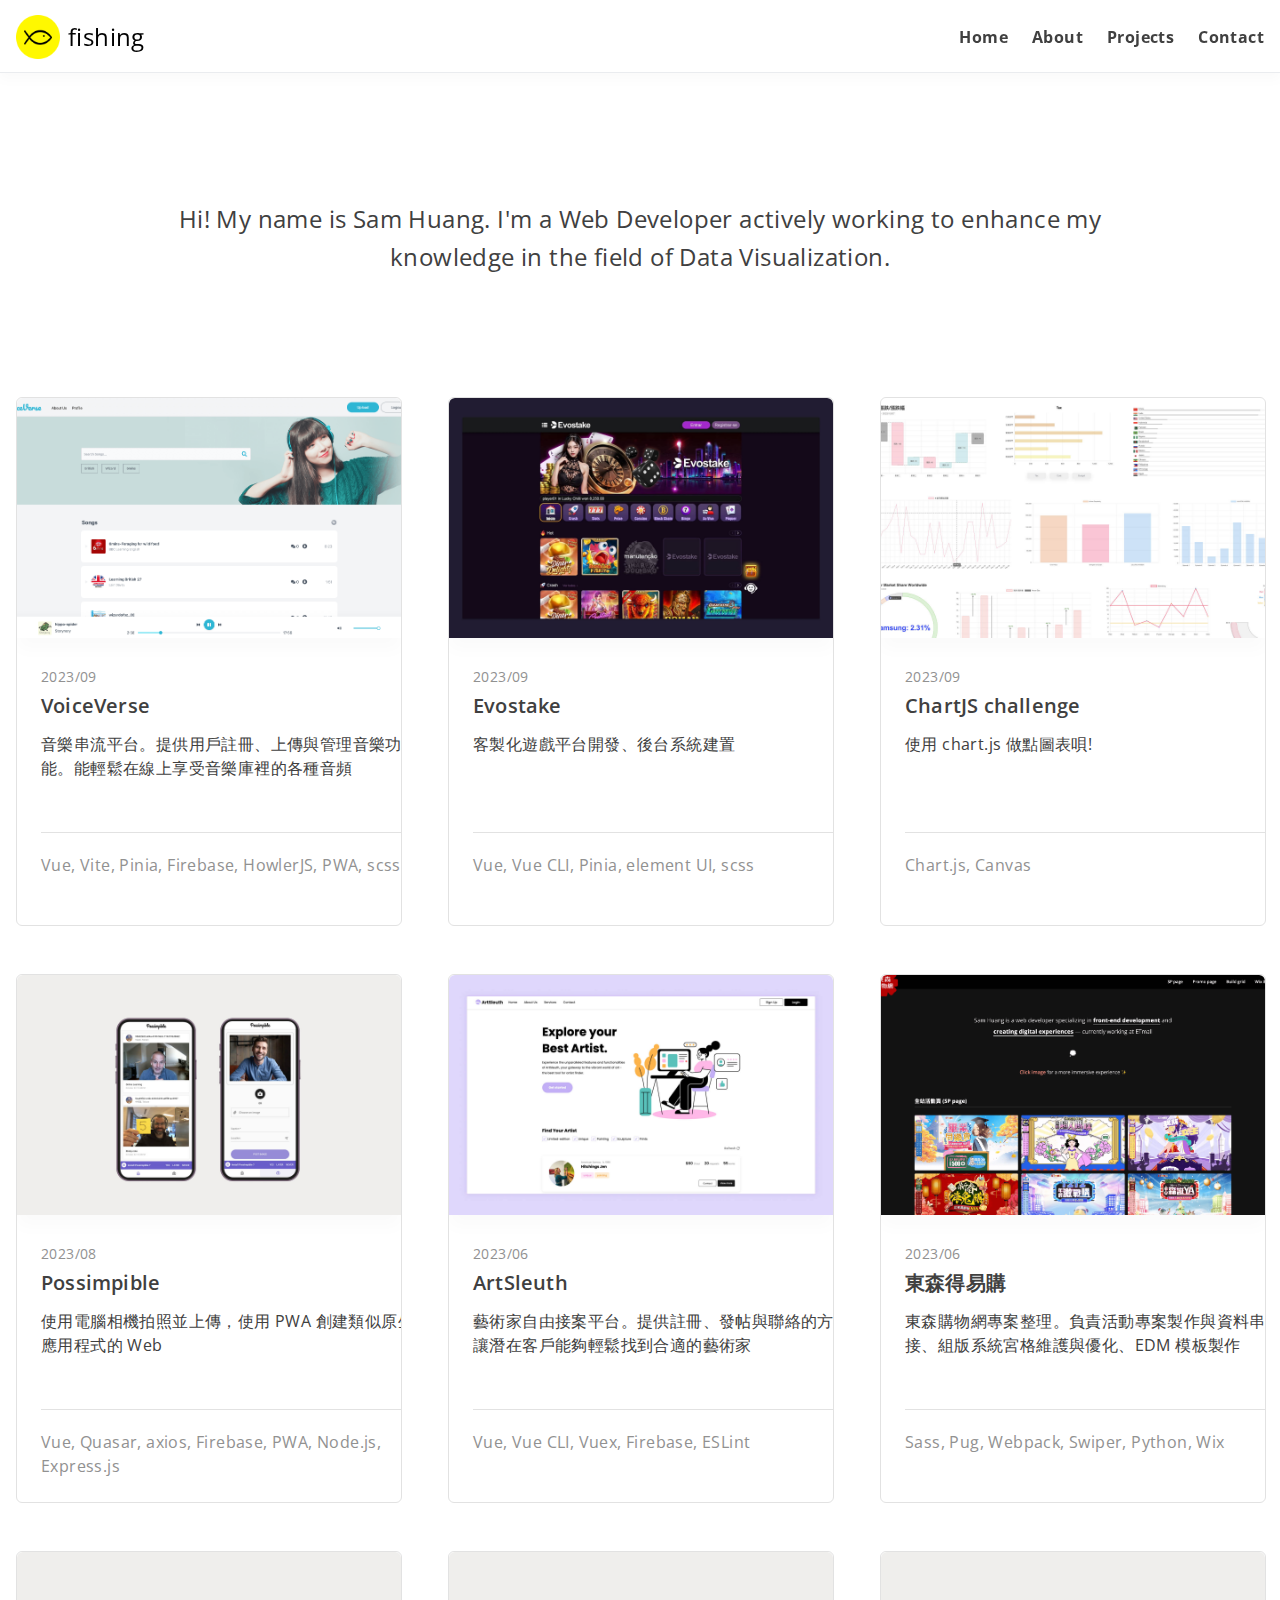
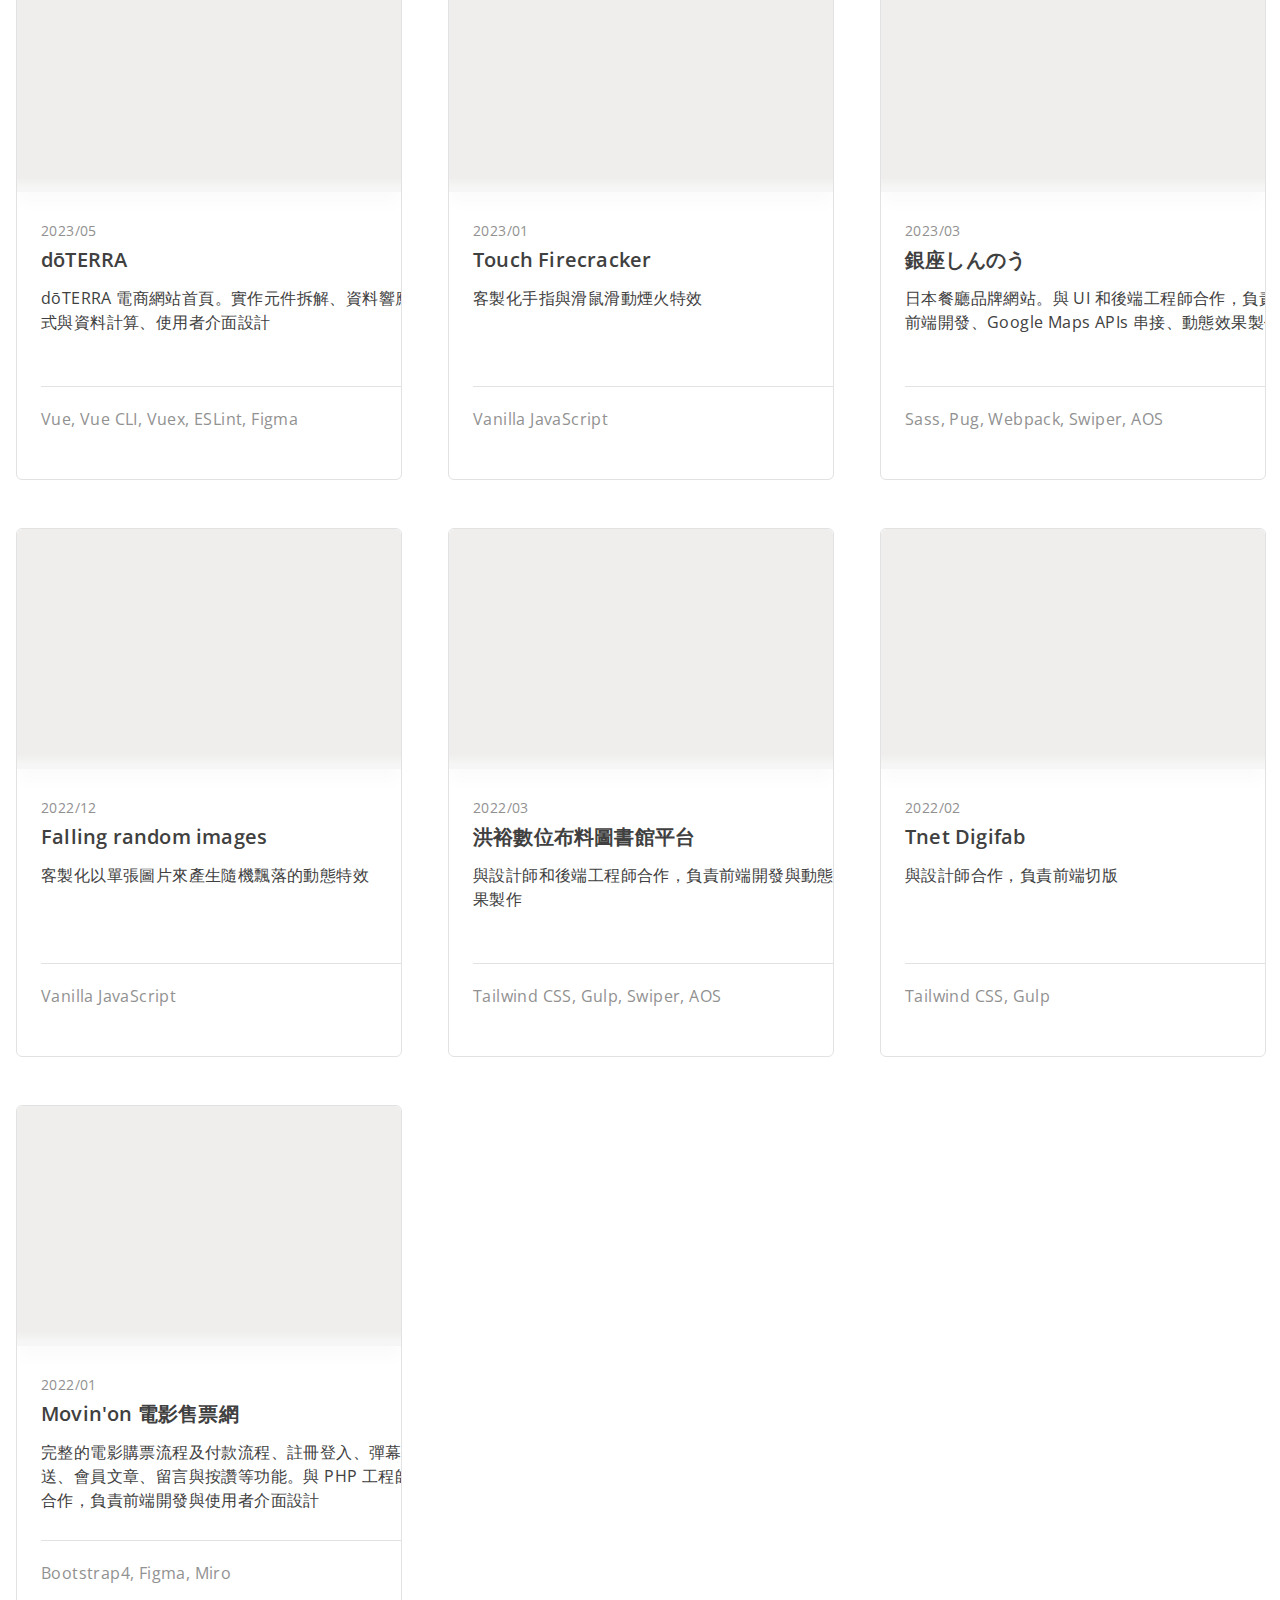
==== index.html @ 172a17c3 "docs: add chartjs files" ====
<!DOCTYPE html>
<html lang="en">
  <head>
    <meta charset="UTF-8" />
    <meta http-equiv="X-UA-Compatible" content="IE=edge" />
    <meta name="viewport" content="width=device-width, initial-scale=1.0" />
    <title>YU HAO</title>
    <link rel="icon" type="image/x-icon" href="logo-sm.png" />
    <link
      rel="stylesheet"
      href="https://media.etmall.com.tw/sp/12500/generate_v1.5.5.css"
    />
    <link rel="preconnect" href="https://fonts.googleapis.com" />
    <link rel="preconnect" href="https://fonts.gstatic.com" crossorigin />
    <link
      href="https://fonts.googleapis.com/css2?family=Open+Sans:wght@300;400;500;600;700&display=swap"
      rel="stylesheet"
    />
    <link rel="stylesheet" href="./style.css" />
  </head>

  <body>
    <nav id="navMenu">
      <div class="nav__wrap">
        <div class="logo__wrap">
          <img src="logo-sm.png" alt="" />
          <span style="color: black">fishing</span>
        </div>
        <ul class="works__wrap">
          <li>
            <a href="javascript:void(0)">Home</a>
          </li>
          <li>
            <a href="javascript:void(0)">About</a>
          </li>
          <li>
            <a href="#projects">Projects</a>
          </li>
          <li>
            <a href="javascript:void(0)">Contact</a>
          </li>
        </ul>
      </div>
    </nav>
    <main>
      <p class="description">
        Hi! My name is Sam Huang. I'm a Web Developer actively working to
        enhance my knowledge in the field of Data Visualization.
      </p>
      <!-- <ul class="sort">
        <li class="active">All</li>
        <li>Front End</li>
        <li>Web Design</li>
        <li>Information Design</li>
      </ul> -->
      <section class="sp-page">
        <ul id="projects" class="sp-page__wrap">
          <li class="item">
            <a href="https://voice-verse.vercel.app/" target="_blank">
              <div class="img-wrap">
                <img
                  src="./lazyload.jpg"
                  data-src="./img/voice-verse.jpg"
                  alt=""
                />
              </div>
              <div class="page__description">
                <div class="caption">2023<span>/</span>09</div>
                <div class="title">VoiceVerse</div>
                <p class="info">
                  音樂串流平台。提供用戶註冊、上傳與管理音樂功能。能輕鬆在線上享受音樂庫裡的各種音頻
                </p>
                <div class="line"></div>
                <p class="tools">
                  Vue, Vite, Pinia, Firebase, HowlerJS, PWA, scss
                </p>
              </div>
            </a>
          </li>
          <li class="item">
            <a href="Javascript:void(0)" class="evostake">
              <div class="img-wrap">
                <img
                  src="./lazyload.jpg"
                  data-src="./img/evostake.jpg"
                  alt=""
                />
              </div>
              <div class="page__description">
                <div class="caption">2023<span>/</span>09</div>
                <div class="title">Evostake</div>
                <p class="info">客製化遊戲平台開發、後台系統建置</p>
                <div class="line"></div>
                <p class="tools">Vue, Vue CLI, Pinia, element UI, scss</p>
              </div>
            </a>
          </li>
          <li class="item">
            <a href="./chart-challenge.html" target="_blank">
              <div class="img-wrap">
                <img
                  src="./lazyload.jpg"
                  data-src="./img/chartjs-challenge.jpg"
                  alt=""
                />
              </div>
              <div class="page__description">
                <div class="caption">2023<span>/</span>09</div>
                <div class="title">ChartJS challenge</div>
                <p class="info">使用 chart.js 做點圖表唄!</p>
                <div class="line"></div>
                <p class="tools">Chart.js, Canvas</p>
              </div>
            </a>
          </li>
          <li class="item">
            <a href="https://quasagram-573f0.web.app/#/" target="_blank">
              <div class="img-wrap">
                <img
                  src="./lazyload.jpg"
                  data-src="./img/possimpible.jpg"
                  alt=""
                />
              </div>
              <div class="page__description">
                <div class="caption">2023<span>/</span>08</div>
                <div class="title">Possimpible</div>
                <p class="info">
                  使用電腦相機拍照並上傳，使用 PWA 創建類似原生應用程式的 Web
                </p>
                <div class="line"></div>
                <p class="tools">
                  Vue, Quasar, axios, Firebase, PWA, Node.js, Express.js
                </p>
              </div>
            </a>
          </li>
          <li class="item">
            <a
              href="https://artsleuth-requests-4684a.web.app/artists"
              target="_blank"
            >
              <div class="img-wrap">
                <img
                  src="./lazyload.jpg"
                  data-src="./img/art-sleuth.jpg"
                  alt=""
                />
              </div>
              <div class="page__description">
                <div class="caption">2023<span>/</span>06</div>
                <div class="title">ArtSleuth</div>
                <p class="info">
                  藝術家自由接案平台。提供註冊、發帖與聯絡的方式讓潛在客戶能夠輕鬆找到合適的藝術家
                </p>
                <div class="line"></div>
                <p class="tools">Vue, Vue CLI, Vuex, Firebase, ESLint</p>
              </div>
            </a>
          </li>
          <li class="item">
            <a
              href="https://sam821203.github.io/ehsn-front-design/"
              target="_blank"
            >
              <div class="img-wrap">
                <img
                  src="./lazyload.jpg"
                  data-src="./img/etmall-front-design.jpg"
                  alt=""
                />
              </div>
              <div class="page__description">
                <div class="caption">2023<span>/</span>06</div>
                <div class="title">東森得易購</div>
                <p class="info">
                  東森購物網專案整理。負責活動專案製作與資料串接、組版系統宮格維護與優化、EDM
                  模板製作
                </p>
                <div class="line"></div>
                <p class="tools">Sass, Pug, Webpack, Swiper, Python, Wix</p>
              </div>
            </a>
          </li>
          <li class="item">
            <a
              href="https://doterra-ivq4kqvbb-sam821203.vercel.app/"
              target="_blank"
            >
              <div class="img-wrap">
                <img src="./lazyload.jpg" data-src="./img/doTERRA.jpg" alt="" />
              </div>
              <div class="page__description">
                <div class="caption">2023<span>/</span>05</div>
                <div class="title">dōTERRA</div>
                <p class="info">
                  dōTERRA
                  電商網站首頁。實作元件拆解、資料響應式與資料計算、使用者介面設計
                </p>
                <div class="line"></div>
                <p class="tools">Vue, Vue CLI, Vuex, ESLint, Figma</p>
              </div>
            </a>
          </li>
          <li class="item">
            <a href="./following-touch-firecracker/index.html" target="_blank">
              <div class="img-wrap">
                <img
                  src="./lazyload.jpg"
                  data-src="./img/firetracker.png"
                  alt=""
                />
              </div>
              <div class="page__description">
                <div class="caption">2023<span>/</span>01</div>
                <div class="title">Touch Firecracker</div>
                <p class="info">客製化手指與滑鼠滑動煙火特效</p>
                <div class="line"></div>
                <p class="tools">Vanilla JavaScript</p>
              </div>
            </a>
          </li>
          <li class="item">
            <a href="https://www.ginza-shinno.tokyo/" target="_blank">
              <div class="img-wrap">
                <img
                  src="./lazyload.jpg"
                  data-src="./img/ginza-shinno.jpg"
                  alt=""
                />
              </div>
              <div class="page__description">
                <div class="caption">2023<span>/</span>03</div>
                <div class="title">銀座しんのう</div>
                <p class="info">
                  日本餐廳品牌網站。與 UI 和後端工程師合作，負責前端開發、Google
                  Maps APIs 串接、動態效果製作
                </p>
                <div class="line"></div>
                <p class="tools">Sass, Pug, Webpack, Swiper, AOS</p>
              </div>
            </a>
          </li>
          <li class="item">
            <a href="./falling-random/index.html" target="_blank">
              <div class="img-wrap">
                <img
                  src="./lazyload.jpg"
                  data-src="./img/falling-random.jpg"
                  alt=""
                />
              </div>
              <div class="page__description">
                <div class="caption">2022<span>/</span>12</div>
                <div class="title">Falling random images</div>
                <p class="info">客製化以單張圖片來產生隨機飄落的動態特效</p>
                <div class="line"></div>
                <p class="tools">Vanilla JavaScript</p>
              </div>
            </a>
          </li>
          <li class="item">
            <a
              href="https://dev.creatop.tw/dev/2022/hfi/assets/zh-TW/home/index.html"
              target="_blank"
            >
              <div class="img-wrap">
                <img src="./lazyload.jpg" data-src="./img/HFI.jpg" alt="" />
              </div>
              <div class="page__description">
                <div class="caption">2022<span>/</span>03</div>
                <div class="title">洪裕數位布料圖書館平台</div>
                <p class="info">
                  與設計師和後端工程師合作，負責前端開發與動態效果製作
                </p>
                <div class="line"></div>
                <p class="tools">Tailwind CSS, Gulp, Swiper, AOS</p>
              </div>
            </a>
          </li>
          <li class="item">
            <a
              href="https://dev.creatop.tw/dev/2022/tnet-digifab/assets/zh-TW/advanced-filter/advanced-filter.html"
              target="_blank"
            >
              <div class="img-wrap">
                <img
                  src="./lazyload.jpg"
                  data-src="./img/tnet-digifab.jpg"
                  alt=""
                />
              </div>
              <div class="page__description">
                <div class="caption">2022<span>/</span>02</div>
                <div class="title">Tnet Digifab</div>
                <p class="info">與設計師合作，負責前端切版</p>
                <div class="line"></div>
                <p class="tools">Tailwind CSS, Gulp</p>
              </div>
            </a>
          </li>

          <li class="item">
            <a
              href="https://www.youtube.com/watch?v=OMYploDx6BY&t=131s"
              target="_blank"
            >
              <div class="img-wrap">
                <img
                  src="./lazyload.jpg"
                  data-src="./img/Movin-on.jpg"
                  alt=""
                />
              </div>
              <div class="page__description">
                <div class="caption">2022<span>/</span>01</div>
                <div class="title">Movin'on 電影售票網</div>
                <p class="info">
                  完整的電影購票流程及付款流程、註冊登入、彈幕發送、會員文章、留言與按讚等功能。與
                  PHP 工程師合作，負責前端開發與使用者介面設計
                </p>
                <div class="line"></div>
                <p class="tools">Bootstrap4, Figma, Miro</p>
              </div>
            </a>
          </li>

          <!-- Design -->
          <!-- <li class="item">
            <a
              href="https://www.youtube.com/watch?v=OMYploDx6BY&t=131s"
              target="_blank"
            >
              <div class="img-wrap">
                <img src="./img/birds guide book36.jpg" alt="" />
              </div>
              <div class="page__description">
                <div class="caption">2022<span>/</span>01</div>
                <div class="title">Movin'on 電影售票網</div>
                <p class="info">
                  完整的電影購票流程及付款流程、註冊登入、彈幕發送、會員文章、留言與按讚等功能。與
                  PHP 工程師合作，負責前端開發與使用者介面設計
                </p>
                <div class="line"></div>
                <p class="tools">Bootstrap4, Figma, Miro</p>
              </div>
            </a>
          </li>
          <li class="item">
            <a
              href="https://www.youtube.com/watch?v=OMYploDx6BY&t=131s"
              target="_blank"
            >
              <div class="img-wrap">
                <img
                  src="./img/Perspective-presentation-Web-MockUp09-Mainfile.jpg"
                  alt=""
                />
              </div>
              <div class="page__description">
                <div class="caption">2022<span>/</span>01</div>
                <div class="title">Movin'on 電影售票網</div>
                <p class="info">
                  完整的電影購票流程及付款流程、註冊登入、彈幕發送、會員文章、留言與按讚等功能。與
                  PHP 工程師合作，負責前端開發與使用者介面設計
                </p>
                <div class="line"></div>
                <p class="tools">Bootstrap4, Figma, Miro</p>
              </div>
            </a>
          </li>
          <li class="item">
            <a
              href="https://www.youtube.com/watch?v=OMYploDx6BY&t=131s"
              target="_blank"
            >
              <div class="img-wrap">
                <img src="./img/perspective_mockup.jpg" alt="" />
              </div>
              <div class="page__description">
                <div class="caption">2022<span>/</span>01</div>
                <div class="title">Movin'on 電影售票網</div>
                <p class="info">
                  完整的電影購票流程及付款流程、註冊登入、彈幕發送、會員文章、留言與按讚等功能。與
                  PHP 工程師合作，負責前端開發與使用者介面設計
                </p>
                <div class="line"></div>
                <p class="tools">Bootstrap4, Figma, Miro</p>
              </div>
            </a>
          </li>
          <li class="item">
            <a
              href="https://www.youtube.com/watch?v=OMYploDx6BY&t=131s"
              target="_blank"
            >
              <div class="img-wrap">
                <img src="./img/image_114.jpg" alt="" />
              </div>
              <div class="page__description">
                <div class="caption">2022<span>/</span>01</div>
                <div class="title">Dark Art</div>
                <p class="info">
                  完整的電影購票流程及付款流程、註冊登入、彈幕發送、會員文章、留言與按讚等功能。與
                  PHP 工程師合作，負責前端開發與使用者介面設計
                </p>
                <div class="line"></div>
                <p class="tools">Bootstrap4, Figma, Miro</p>
              </div>
            </a>
          </li> -->
        </ul>
      </section>
    </main>
    <script>
      const addGoTopBtn = () => {
        const makeGoTopBtn = () => {
          const svgNameSpace = "http://www.w3.org/2000/svg";
          const goTopElement = document.createElement("button");
          const svgElement = document.createElementNS(svgNameSpace, "svg");
          const pathElement = document.createElementNS(svgNameSpace, "path");

          svgElement.setAttribute("width", "24");
          svgElement.setAttribute("height", "24");
          svgElement.setAttribute("viewBox", "0 0 24 24");
          pathElement.setAttribute("fill", "#fff");
          pathElement.setAttribute(
            "d",
            "M12 4h.018c.31.004.618.102.875.296l.117.099 6.752 6.307a.75.75 0 0 1-.937 1.166l-.087-.07-5.988-5.594V19.25a.75.75 0 0 1-1.493.102l-.007-.102V6.204l-5.988 5.594a.75.75 0 0 1-.978.04l-.082-.076a.75.75 0 0 1-.04-.978l.076-.082 6.752-6.307c.277-.26.635-.391.993-.395H12z"
          );

          goTopElement.id = "goTop";
          goTopElement.classList.add("go-top");

          svgElement.appendChild(pathElement);
          goTopElement.appendChild(svgElement);

          return goTopElement;
        };

        const goTopBtn = makeGoTopBtn();

        document.body.appendChild(goTopBtn);
      };

      const addScrollTop = () => {
        const goTopBtn = document.getElementById("goTop");

        // Reveal the button
        const btnReveal = () => {
          if (window.scrollY >= 300) {
            goTopBtn.classList.add("is-visible");
          } else {
            goTopBtn.classList.remove("is-visible");
          }
        };

        // Smooth scroll top
        const smoothScrollTop = () => {
          window.scrollTo({
            top: 0,
            behavior: "smooth",
          });
        };

        goTopBtn.addEventListener("click", smoothScrollTop);
        window.addEventListener("scroll", btnReveal);
      };

      const addCheckAnchors = () => {
        const checkAnchors = () => {
          const anchors = Array.from(document.querySelectorAll('a[href^="#"]'));

          anchors.forEach((anchor) => {
            anchor.addEventListener("click", (e) => {
              const href = anchor.getAttribute("href");
              const target = document.querySelector(href);

              if (target) {
                e.preventDefault();

                // 修正位移值
                const navMenuHeight =
                  document.querySelector("#navMenu").offsetHeight + 4;
                window.scrollTo({
                  top: target.offsetTop + navMenuHeight,
                  behavior: "smooth",
                });
              }
            });
          });
        };

        const updateCheckAnchors = () => {
          document.addEventListener("DOMContentLoaded", checkAnchors);
        };

        updateCheckAnchors();
      };

      const addImgLazyLoad = () => {
        const lazyImgTarget = document.querySelectorAll("img[data-src]");

        const loadImg = (entries, observer) => {
          entries.forEach((entry) => {
            if (!entry.isIntersecting) return;

            const img = entry.target;

            img.src = img.dataset.src;
            img.addEventListener("load", function () {
              img.classList.remove("lazy-img");
            });

            observer.unobserve(img);
          });
        };

        const imgObserver = new IntersectionObserver(loadImg, {
          root: null,
          threshold: 0,
          rootMargin: "200px",
        });

        lazyImgTarget.forEach((img) => {
          imgObserver.observe(img);
        });
      };

      addGoTopBtn();
      addScrollTop();
      addCheckAnchors();
      addImgLazyLoad();
    </script>
  </body>
</html>
---- style.css ----
html,
      body,
      div,
      span,
      h1,
      h2,
      h3,
      h4,
      h5,
      h6,
      p,
      a,
      img,
      ul,
      li,
      footer,
      header,
      nav,
      section,
      video {
        padding: 0;
        margin: 0;
        font-size: 100%;
        border: 0;
        vertical-align: baseline;
      }

      /* HTML5 display-role reset for older browsers */
      article,
      aside,
      details,
      figcaption,
      figure,
      footer,
      header,
      hgroup,
      menu,
      nav,
      section {
        display: block;
      }

      body {
        width: 100%;
        height: 100vh;
        line-height: 1;
        letter-spacing: 0.4px;
        color: rgb(64, 64, 64);
        /* background-image: url('./bg.png'); */
        background-color: #fff;
        /* background-size: 100% auto; */
        font-family: "Open Sans", sans-serif;
      }

      nav {
        position: fixed;
        top: 0;
        z-index: 1;
        width: 100%;
        height: 4.5rem;
        color: rgb(64, 64, 64);
        font-weight: 700;
        line-height: 4.5rem;
        background-color: white;
        border-bottom: 0.8px solid #eaecef;
        box-shadow: 0 0 #0000, 0 0 #0000, 0 6px 10px hsla(0,0%,50%,.04);
      }

      ol,
      ul {
        list-style: none;
      }

      p {
        font-size: 16px;
        line-height: 135%;
      }

      h2 {
        font-size: 26px;
        padding-bottom: 16px;
        margin-bottom: 40px;
        border-bottom: 1px solid rgba(255, 255, 255, 0.3);
      }

      video,
      img {
        width: 100%;
        border-radius: 6px 6px 0 0;
        transition: all 0.3s ease;
      }

      img {
        max-width: 100%;
        width: auto;
        height: auto;
        border: 0;
        vertical-align: middle;
      }

      a {
        text-decoration: none;
        color: rgb(64, 64, 64);
        font-size: 16px;
      }

      section {
        margin: 0 auto 150px;
        padding-left: 16px;
        padding-right: 16px;
        min-width: 1080px;
        max-width: 1440px;
      }

      .go-top {
        right: 40px;
        bottom: 50px;
        border: 1px solid rgba(255, 255, 255, 0.5);
      }

      .go-top.is-visible:hover {
        border-color: rgba(255, 255, 255, 1);
      }

      .nav__wrap {
        display: flex;
        justify-content: space-between;
        align-items: center;
        margin: 0 auto 150px;
        padding-left: 16px;
        padding-right: 16px;
        min-width: 1080px;
        max-width: 1440px;
      }

      .logo__wrap {
        display: flex;
        align-items: center;
        width: 44px;
        height: 44px;
      }

      .logo__wrap img {
        margin-right: 8px;
      }

      .logo__wrap span {
        font-size: 24px;
        font-weight: 400;
      }

      .works__wrap {
        display: flex;
        justify-content: flex-end;
      }

      .works__wrap a {
        transition: 0.4s;
      }

      .works__wrap > li {
        font-size: 20px;
        margin-left: 24px;
        transition: 0.4s;
        padding-top: 0;
      }

      .description {
        margin: 200px auto 120px;
        width: 1000px;
        text-align: center;
        font-size: 24px;
        line-height: 160%;
      }
      
      .img-wrap {
        width: 100%;
        height: 240px;
        overflow: hidden;
        box-shadow: 0 12px 16px rgba(0,0,0,.02);
      }

      .img-wrap img {
        width: 100%;
        height: 100%;
        object-fit: cover;
        object-position: center top;
      }

      .sort {
        display: flex;
        justify-content: center;
        align-items: center;
        margin-bottom: 80px;
      }

      .sort li {
        padding: 16px 28px;
        margin-left: 8px;
        margin-right: 8px;
        border-radius: 50px;
        background-color: rgb(216, 216, 216);
        color: white;
        font-weight: bold;
        cursor: pointer;
        user-select: none;
      }

      .sort li.active {
        background-color: rgb(98, 98, 98);
      }

      .sp-page {
        padding-bottom: 120px;
      }

      .sp-page__wrap {
        display: grid;
        grid-template-columns: repeat(3, 1fr);
        grid-column-gap: 48px;
        grid-row-gap: 48px;
      }

      .item {
        display: flex;
        justify-content: center;
        align-items: flex-start;
        width: 100%;
        /* height: 560px; */
        border: 1px solid #e2e2e2;
        border-radius: 6px;
        overflow: hidden;
        transition: all .3s ease;
      }

      .item a.evostake {
        cursor: not-allowed;
      }

      .item:has(.lazy-img) {
        background-color: white;
      }

      .item:hover {
        box-shadow: 0 10px 30px rgba(0,0,0,.06);
      }

      .item a {
        width: 100%;
        border-radius: 6px;
        box-sizing: border-box;
      }

      .page__description {
        padding: 32px 24px;
        font-size: 12px;
        letter-spacing: 0.4px;
        width: 100%;
        height: 100%;
      }

      .page__description .title {
        margin-top: 12px;
        margin-bottom: 16px;
        font-size: 20px;
        font-weight: 600;
        letter-spacing: 0.2px;
        line-height: 100%;
      }

      .page__description .title span {
        font-weight: 300;
      }

      .page__description .info {
        height: 80px;
        margin-bottom: 20px;
        line-height: 150%;
      }

      .decoration {
        width: 30px;
        height: 0.8px;
        background-color: #fff;
        margin-top: 16px;
        margin-bottom: 16px;
        opacity: 0.75;
      }

      .page__description .date span {
        margin-left: 3px;
        margin-right: 3px;
        font-size: 13px;
      }

      .section__description {
        font-size: 20px;
        line-height: 160%;
        padding: 0 8px 48px;
        max-width: 1200px;
        opacity: 0.75;
      }

      .line {
        height: 1px;
        text-align: center;
        margin-bottom: 20px;
        background-color: #e2e2e2;
      }

      .caption {
        font-size: 14px;
        font-weight: 400;
        color: #919191;
      }

      .tools {
        height: 40px;
        line-height: 150%;
        color: #919191;
      }
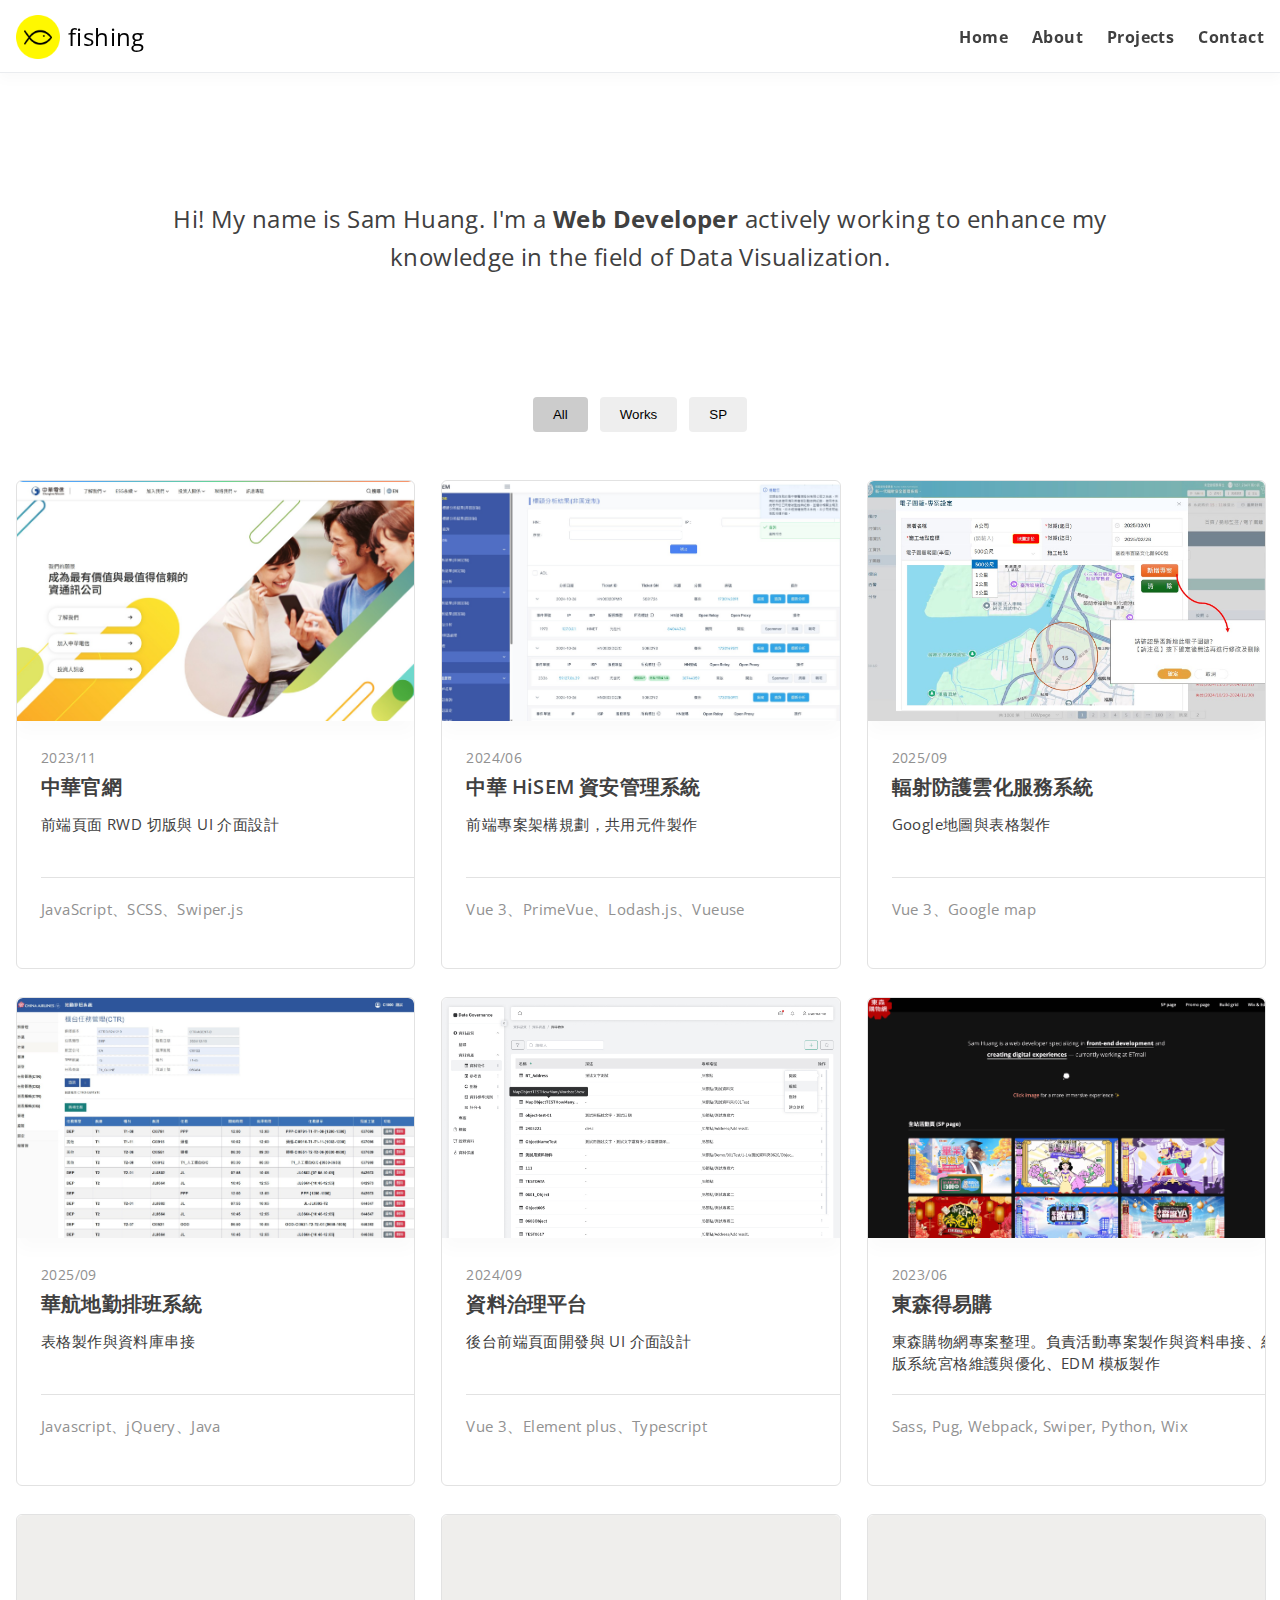
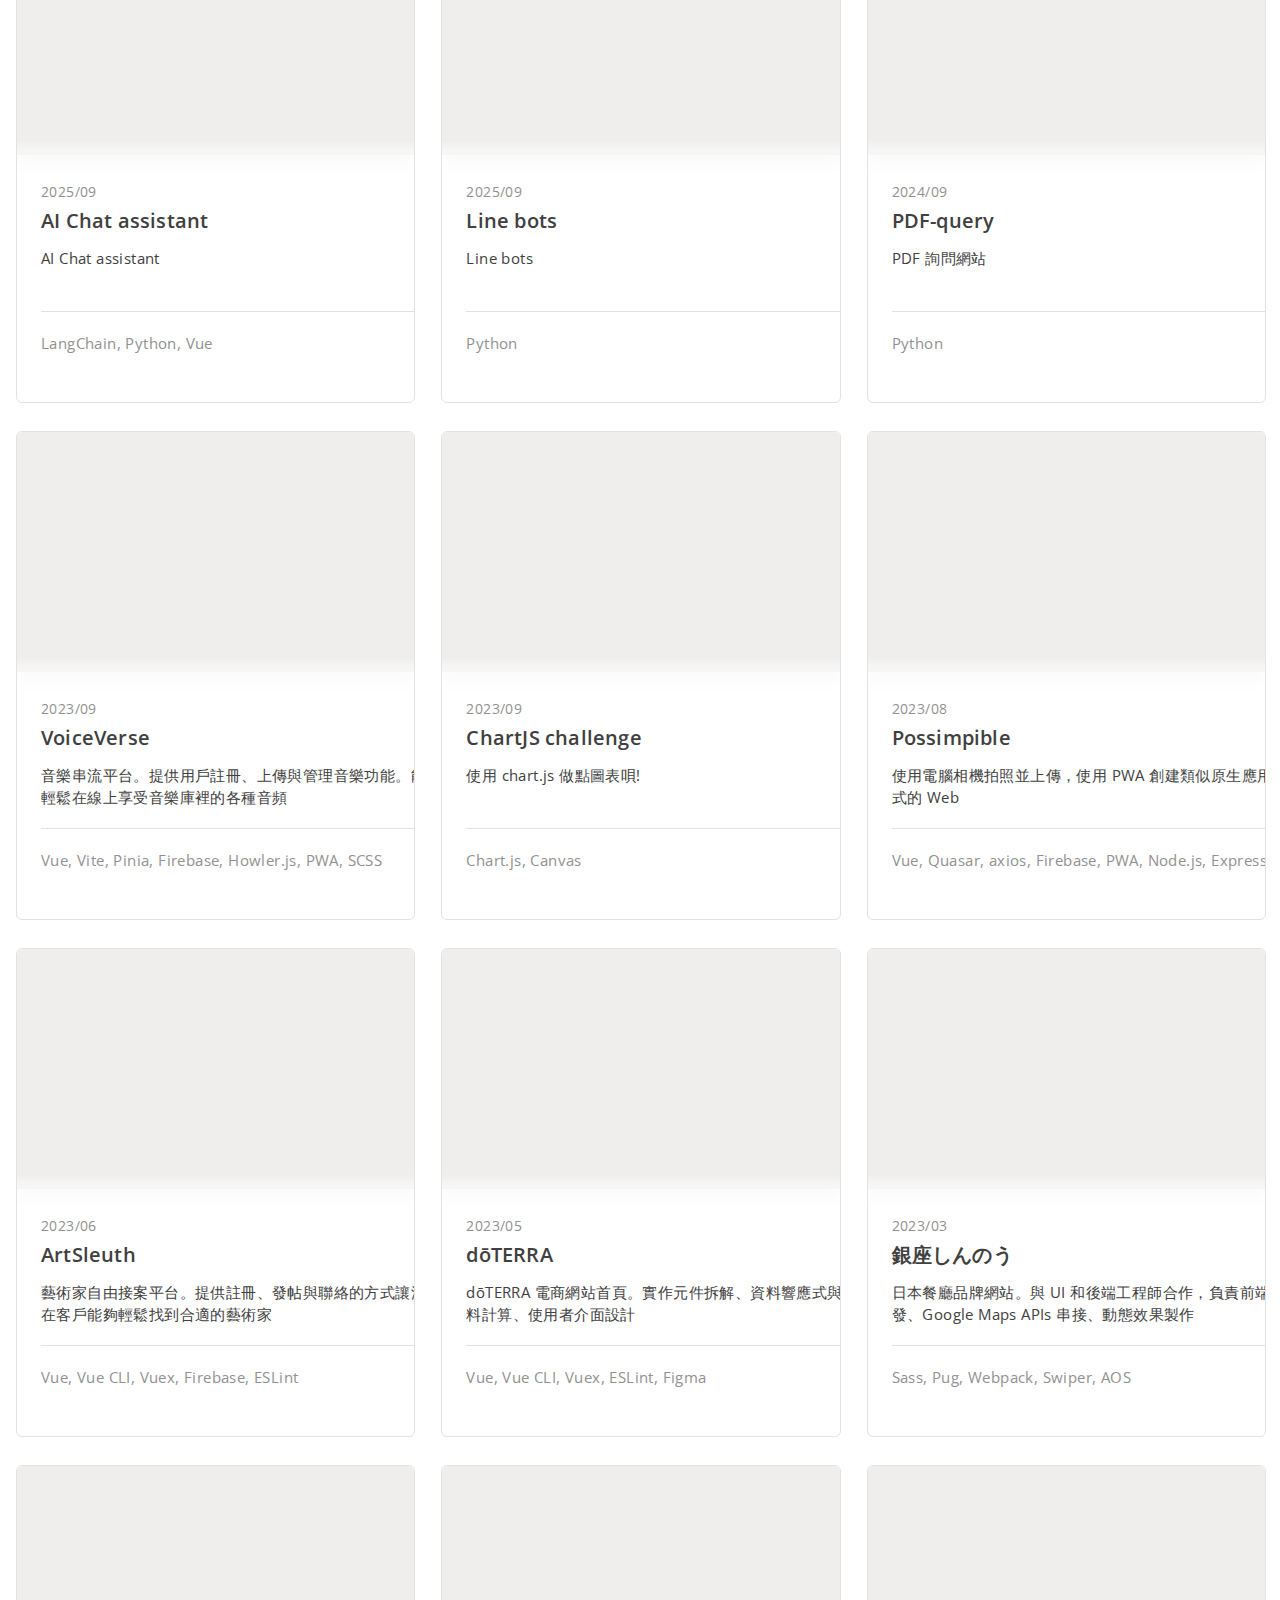
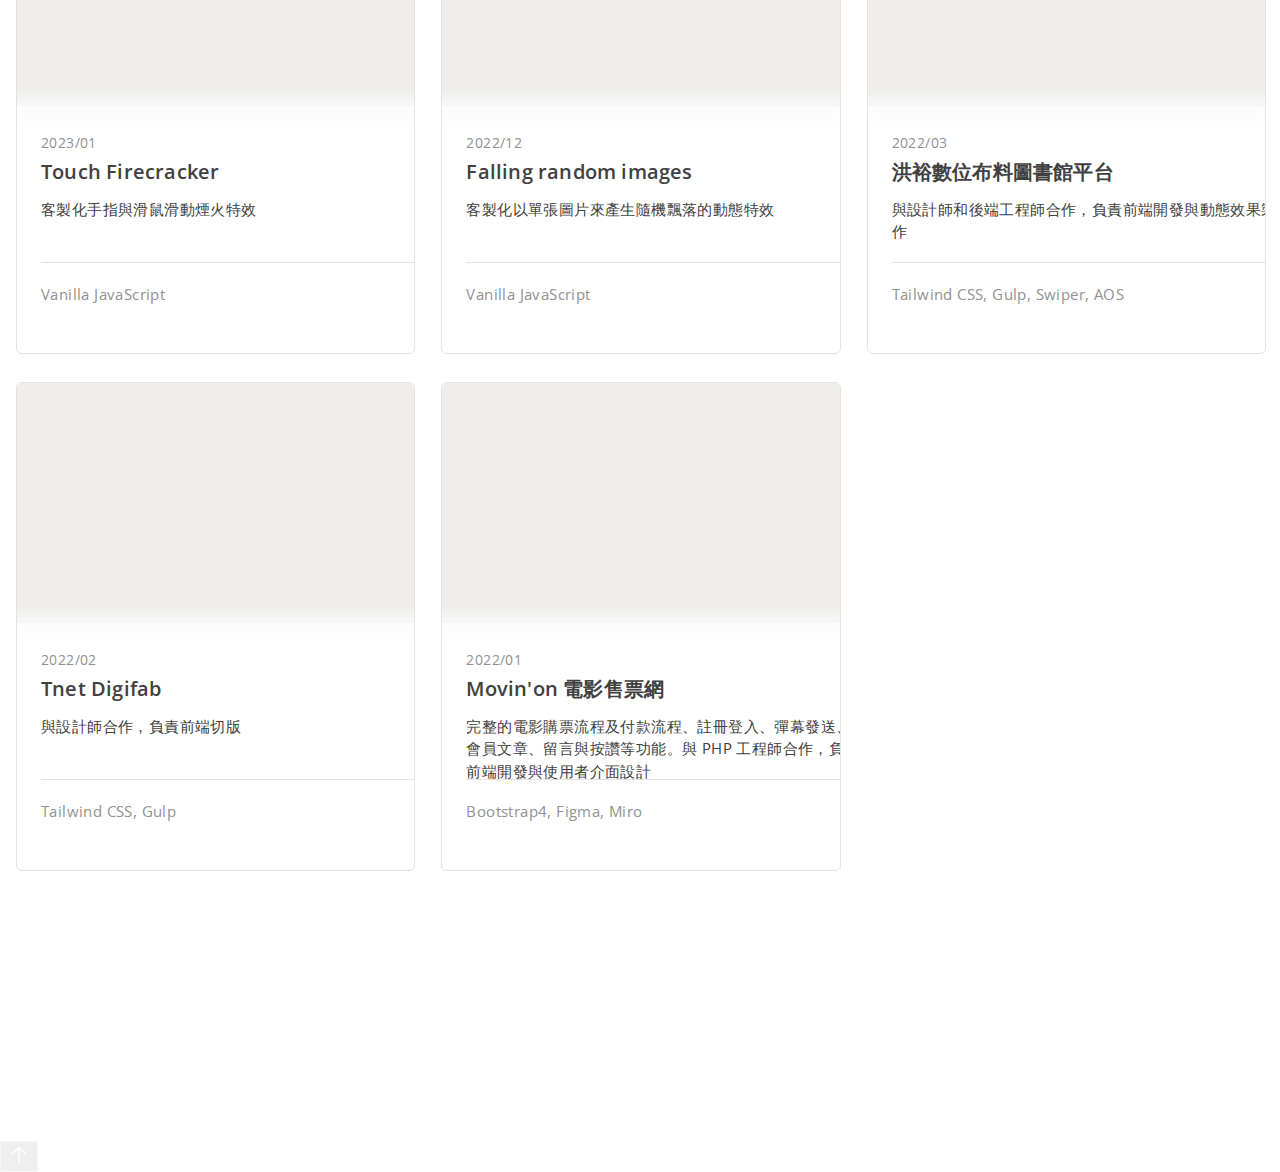
==== commit ec8d8bf3: "feat: 新增專案&新增tabs元件" ====
--- a/index.html
+++ b/index.html
@@ -6,10 +6,7 @@
     <meta name="viewport" content="width=device-width, initial-scale=1.0" />
     <title>YU HAO</title>
     <link rel="icon" type="image/x-icon" href="logo-sm.png" />
-    <link
-      rel="stylesheet"
-      href="https://media.etmall.com.tw/sp/12500/generate_v1.5.5.css"
-    />
+    <link rel="stylesheet" href="https://media.etmall.com.tw/sp/12500/generate_v1.5.5.css" />
     <link rel="preconnect" href="https://fonts.googleapis.com" />
     <link rel="preconnect" href="https://fonts.gstatic.com" crossorigin />
     <link
@@ -44,65 +41,174 @@
     </nav>
     <main>
       <p class="description">
-        Hi! My name is Sam Huang. I'm a Web Developer actively working to
-        enhance my knowledge in the field of Data Visualization.
+        Hi! My name is Sam Huang. I'm a <strong>Web Developer</strong> actively working to enhance my knowledge in the
+        field of Data Visualization.
       </p>
-      <!-- <ul class="sort">
-        <li class="active">All</li>
-        <li>Front End</li>
-        <li>Web Design</li>
-        <li>Information Design</li>
-      </ul> -->
       <section class="sp-page">
-        <ul id="projects" class="sp-page__wrap">
-          <li class="item">
-            <a href="https://voice-verse.vercel.app/" target="_blank">
-              <div class="img-wrap">
-                <img
-                  src="./lazyload.jpg"
-                  data-src="./img/voice-verse.jpg"
-                  alt=""
-                />
+        <div class="tabs">
+          <button class="tab-button active" data-category="all">All</button>
+          <button class="tab-button" data-category="works">Works</button>
+          <button class="tab-button" data-category="sp">SP</button>
+        </div>
+        <ul id="projects" class="sp-page__wrap" data-category="all">
+          <li class="item" data-category="works">
+            <a href="https://www.cht.com.tw/zh-tw/home/cht" target="_blank">
+              <div class="img-wrap">
+                <img src="./lazyload.jpg" data-src="./img/cht-web.jpg" alt="" />
+              </div>
+              <div class="page__description">
+                <div class="caption">2023<span>/</span>11</div>
+                <div class="title">中華官網</div>
+                <p class="info">前端頁面 RWD 切版與 UI 介面設計</p>
+                <div class="line"></div>
+                <p class="tools">JavaScript、SCSS、Swiper.js</p>
+              </div>
+            </a>
+          </li>
+          <li class="item" data-category="works">
+            <a href="https://hisem.app/" target="_blank">
+              <div class="img-wrap">
+                <img src="./lazyload.jpg" data-src="./img/hisem.jpg" alt="" />
+              </div>
+              <div class="page__description">
+                <div class="caption">2024<span>/</span>06</div>
+                <div class="title">中華 HiSEM 資安管理系統</div>
+                <p class="info">前端專案架構規劃，共用元件製作</p>
+                <div class="line"></div>
+                <p class="tools">Vue 3、PrimeVue、Lodash.js、Vueuse</p>
+              </div>
+            </a>
+          </li>
+          <li class="item" data-category="works">
+            <a href="https://voice-verse.vercel.app/" target="_blank">
+              <div class="img-wrap">
+                <img src="./lazyload.jpg" data-src="./img/aeclice-web.jpg" alt="" />
+              </div>
+              <div class="page__description">
+                <div class="caption">2025<span>/</span>09</div>
+                <div class="title">輻射防護雲化服務系統</div>
+                <p class="info">Google地圖與表格製作</p>
+                <div class="line"></div>
+                <p class="tools">Vue 3、Google map</p>
+              </div>
+            </a>
+          </li>
+          <li class="item" data-category="works">
+            <a href="https://voice-verse.vercel.app/" target="_blank">
+              <div class="img-wrap">
+                <img src="./lazyload.jpg" data-src="./img/gss.jpg" alt="" />
+              </div>
+              <div class="page__description">
+                <div class="caption">2025<span>/</span>09</div>
+                <div class="title">華航地勤排班系統</div>
+                <p class="info">表格製作與資料庫串接</p>
+                <div class="line"></div>
+                <p class="tools">Javascript、jQuery、Java</p>
+              </div>
+            </a>
+          </li>
+          <li class="item" data-category="works">
+            <a href="https://voice-verse.vercel.app/" target="_blank">
+              <div class="img-wrap">
+                <img src="./lazyload.jpg" data-src="./img/data-quality.jpg" alt="" />
+              </div>
+              <div class="page__description">
+                <div class="caption">2024<span>/</span>09</div>
+                <div class="title">資料治理平台</div>
+                <p class="info">後台前端頁面開發與 UI 介面設計</p>
+                <div class="line"></div>
+                <p class="tools">Vue 3、Element plus、Typescript</p>
+              </div>
+            </a>
+          </li>
+          <!-- <li class="item" data-category="works">
+            <a href="https://voice-verse.vercel.app/" target="_blank">
+              <div class="img-wrap">
+                <img src="./lazyload.jpg" data-src="" alt="" />
+              </div>
+              <div class="page__description">
+                <div class="caption">2024<span>/</span>09</div>
+                <div class="title">BCRM 企客系統</div>
+                <p class="info">前端開發</p>
+                <div class="line"></div>
+                <p class="tools">Vue 2</p>
+              </div>
+            </a>
+          </li> -->
+          <li class="item" data-category="works">
+            <a href="https://sam821203.github.io/ehsn-front-design/" target="_blank">
+              <div class="img-wrap">
+                <img src="./lazyload.jpg" data-src="./img/etmall-front-design.jpg" alt="" />
+              </div>
+              <div class="page__description">
+                <div class="caption">2023<span>/</span>06</div>
+                <div class="title">東森得易購</div>
+                <p class="info">東森購物網專案整理。負責活動專案製作與資料串接、組版系統宮格維護與優化、EDM 模板製作</p>
+                <div class="line"></div>
+                <p class="tools">Sass, Pug, Webpack, Swiper, Python, Wix</p>
+              </div>
+            </a>
+          </li>
+          <li class="item" data-category="sp">
+            <a href="https://voice-verse.vercel.app/" target="_blank">
+              <div class="img-wrap">
+                <img src="./lazyload.jpg" data-src="./img/empty.jpg" alt="" />
+              </div>
+              <div class="page__description">
+                <div class="caption">2025<span>/</span>09</div>
+                <div class="title">AI Chat assistant</div>
+                <p class="info">AI Chat assistant</p>
+                <div class="line"></div>
+                <p class="tools">LangChain, Python, Vue</p>
+              </div>
+            </a>
+          </li>
+          <li class="item" data-category="sp">
+            <a href="https://voice-verse.vercel.app/" target="_blank">
+              <div class="img-wrap">
+                <img src="./lazyload.jpg" data-src="./img/empty.jpg" alt="" />
+              </div>
+              <div class="page__description">
+                <div class="caption">2025<span>/</span>09</div>
+                <div class="title">Line bots</div>
+                <p class="info">Line bots</p>
+                <div class="line"></div>
+                <p class="tools">Python</p>
+              </div>
+            </a>
+          </li>
+          <li class="item" data-category="sp">
+            <a href="https://voice-verse.vercel.app/" target="_blank">
+              <div class="img-wrap">
+                <img src="./lazyload.jpg" data-src="./img/empty.jpg" alt="" />
+              </div>
+              <div class="page__description">
+                <div class="caption">2024<span>/</span>09</div>
+                <div class="title">PDF-query</div>
+                <p class="info">PDF 詢問網站</p>
+                <div class="line"></div>
+                <p class="tools">Python</p>
+              </div>
+            </a>
+          </li>
+          <li class="item" data-category="sp">
+            <a href="https://voice-verse.vercel.app/" target="_blank">
+              <div class="img-wrap">
+                <img src="./lazyload.jpg" data-src="./img/voice-verse.jpg" alt="" />
               </div>
               <div class="page__description">
                 <div class="caption">2023<span>/</span>09</div>
                 <div class="title">VoiceVerse</div>
-                <p class="info">
-                  音樂串流平台。提供用戶註冊、上傳與管理音樂功能。能輕鬆在線上享受音樂庫裡的各種音頻
-                </p>
-                <div class="line"></div>
-                <p class="tools">
-                  Vue, Vite, Pinia, Firebase, HowlerJS, PWA, scss
-                </p>
-              </div>
-            </a>
-          </li>
-          <li class="item">
-            <a href="Javascript:void(0)" class="evostake">
-              <div class="img-wrap">
-                <img
-                  src="./lazyload.jpg"
-                  data-src="./img/evostake.jpg"
-                  alt=""
-                />
-              </div>
-              <div class="page__description">
-                <div class="caption">2023<span>/</span>09</div>
-                <div class="title">Evostake</div>
-                <p class="info">客製化遊戲平台開發、後台系統建置</p>
-                <div class="line"></div>
-                <p class="tools">Vue, Vue CLI, Pinia, element UI, scss</p>
-              </div>
-            </a>
-          </li>
-          <li class="item">
+                <p class="info">音樂串流平台。提供用戶註冊、上傳與管理音樂功能。能輕鬆在線上享受音樂庫裡的各種音頻</p>
+                <div class="line"></div>
+                <p class="tools">Vue, Vite, Pinia, Firebase, Howler.js, PWA, SCSS</p>
+              </div>
+            </a>
+          </li>
+          <li class="item" data-category="sp">
             <a href="./chart-challenge.html" target="_blank">
               <div class="img-wrap">
-                <img
-                  src="./lazyload.jpg"
-                  data-src="./img/chartjs-challenge.jpg"
-                  alt=""
-                />
+                <img src="./lazyload.jpg" data-src="./img/chartjs-challenge.jpg" alt="" />
               </div>
               <div class="page__description">
                 <div class="caption">2023<span>/</span>09</div>
@@ -113,103 +219,68 @@
               </div>
             </a>
           </li>
-          <li class="item">
+          <li class="item" data-category="sp">
             <a href="https://quasagram-573f0.web.app/#/" target="_blank">
               <div class="img-wrap">
-                <img
-                  src="./lazyload.jpg"
-                  data-src="./img/possimpible.jpg"
-                  alt=""
-                />
+                <img src="./lazyload.jpg" data-src="./img/possimpible.jpg" alt="" />
               </div>
               <div class="page__description">
                 <div class="caption">2023<span>/</span>08</div>
                 <div class="title">Possimpible</div>
-                <p class="info">
-                  使用電腦相機拍照並上傳，使用 PWA 創建類似原生應用程式的 Web
-                </p>
-                <div class="line"></div>
-                <p class="tools">
-                  Vue, Quasar, axios, Firebase, PWA, Node.js, Express.js
-                </p>
-              </div>
-            </a>
-          </li>
-          <li class="item">
-            <a
-              href="https://artsleuth-requests-4684a.web.app/artists"
-              target="_blank"
-            >
-              <div class="img-wrap">
-                <img
-                  src="./lazyload.jpg"
-                  data-src="./img/art-sleuth.jpg"
-                  alt=""
-                />
+                <p class="info">使用電腦相機拍照並上傳，使用 PWA 創建類似原生應用程式的 Web</p>
+                <div class="line"></div>
+                <p class="tools">Vue, Quasar, axios, Firebase, PWA, Node.js, Express.js</p>
+              </div>
+            </a>
+          </li>
+          <li class="item" data-category="sp">
+            <a href="https://artsleuth-requests-4684a.web.app/artists" target="_blank">
+              <div class="img-wrap">
+                <img src="./lazyload.jpg" data-src="./img/art-sleuth.jpg" alt="" />
               </div>
               <div class="page__description">
                 <div class="caption">2023<span>/</span>06</div>
                 <div class="title">ArtSleuth</div>
-                <p class="info">
-                  藝術家自由接案平台。提供註冊、發帖與聯絡的方式讓潛在客戶能夠輕鬆找到合適的藝術家
-                </p>
+                <p class="info">藝術家自由接案平台。提供註冊、發帖與聯絡的方式讓潛在客戶能夠輕鬆找到合適的藝術家</p>
                 <div class="line"></div>
                 <p class="tools">Vue, Vue CLI, Vuex, Firebase, ESLint</p>
               </div>
             </a>
           </li>
-          <li class="item">
-            <a
-              href="https://sam821203.github.io/ehsn-front-design/"
-              target="_blank"
-            >
-              <div class="img-wrap">
-                <img
-                  src="./lazyload.jpg"
-                  data-src="./img/etmall-front-design.jpg"
-                  alt=""
-                />
-              </div>
-              <div class="page__description">
-                <div class="caption">2023<span>/</span>06</div>
-                <div class="title">東森得易購</div>
-                <p class="info">
-                  東森購物網專案整理。負責活動專案製作與資料串接、組版系統宮格維護與優化、EDM
-                  模板製作
-                </p>
-                <div class="line"></div>
-                <p class="tools">Sass, Pug, Webpack, Swiper, Python, Wix</p>
-              </div>
-            </a>
-          </li>
-          <li class="item">
-            <a
-              href="https://doterra-ivq4kqvbb-sam821203.vercel.app/"
-              target="_blank"
-            >
+          <li class="item" data-category="sp">
+            <a href="https://doterra-ivq4kqvbb-sam821203.vercel.app/" target="_blank">
               <div class="img-wrap">
                 <img src="./lazyload.jpg" data-src="./img/doTERRA.jpg" alt="" />
               </div>
               <div class="page__description">
                 <div class="caption">2023<span>/</span>05</div>
                 <div class="title">dōTERRA</div>
+                <p class="info">dōTERRA 電商網站首頁。實作元件拆解、資料響應式與資料計算、使用者介面設計</p>
+                <div class="line"></div>
+                <p class="tools">Vue, Vue CLI, Vuex, ESLint, Figma</p>
+              </div>
+            </a>
+          </li>
+          <li class="item" data-category="sp">
+            <a href="https://www.ginza-shinno.tokyo/" target="_blank">
+              <div class="img-wrap">
+                <img src="./lazyload.jpg" data-src="./img/ginza-shinno.jpg" alt="" />
+              </div>
+              <div class="page__description">
+                <div class="caption">2023<span>/</span>03</div>
+                <div class="title">銀座しんのう</div>
                 <p class="info">
-                  dōTERRA
-                  電商網站首頁。實作元件拆解、資料響應式與資料計算、使用者介面設計
+                  日本餐廳品牌網站。與 UI 和後端工程師合作，負責前端開發、Google Maps APIs 串接、動態效果製作
                 </p>
                 <div class="line"></div>
-                <p class="tools">Vue, Vue CLI, Vuex, ESLint, Figma</p>
-              </div>
-            </a>
-          </li>
-          <li class="item">
+                <p class="tools">Sass, Pug, Webpack, Swiper, AOS</p>
+              </div>
+            </a>
+          </li>
+          <li class="item" data-category="sp">
             <a href="./following-touch-firecracker/index.html" target="_blank">
               <div class="img-wrap">
-                <img
-                  src="./lazyload.jpg"
-                  data-src="./img/firetracker.png"
-                  alt=""
-                />
+                <img src="./lazyload.jpg" data-src="./img/firetracker.png" alt="" />
               </div>
               <div class="page__description">
                 <div class="caption">2023<span>/</span>01</div>
@@ -220,35 +291,10 @@
               </div>
             </a>
           </li>
-          <li class="item">
-            <a href="https://www.ginza-shinno.tokyo/" target="_blank">
-              <div class="img-wrap">
-                <img
-                  src="./lazyload.jpg"
-                  data-src="./img/ginza-shinno.jpg"
-                  alt=""
-                />
-              </div>
-              <div class="page__description">
-                <div class="caption">2023<span>/</span>03</div>
-                <div class="title">銀座しんのう</div>
-                <p class="info">
-                  日本餐廳品牌網站。與 UI 和後端工程師合作，負責前端開發、Google
-                  Maps APIs 串接、動態效果製作
-                </p>
-                <div class="line"></div>
-                <p class="tools">Sass, Pug, Webpack, Swiper, AOS</p>
-              </div>
-            </a>
-          </li>
-          <li class="item">
+          <li class="item" data-category="sp">
             <a href="./falling-random/index.html" target="_blank">
               <div class="img-wrap">
-                <img
-                  src="./lazyload.jpg"
-                  data-src="./img/falling-random.jpg"
-                  alt=""
-                />
+                <img src="./lazyload.jpg" data-src="./img/falling-random.jpg" alt="" />
               </div>
               <div class="page__description">
                 <div class="caption">2022<span>/</span>12</div>
@@ -259,36 +305,27 @@
               </div>
             </a>
           </li>
-          <li class="item">
-            <a
-              href="https://dev.creatop.tw/dev/2022/hfi/assets/zh-TW/home/index.html"
-              target="_blank"
-            >
+          <li class="item" data-category="sp">
+            <a href="https://dev.creatop.tw/dev/2022/hfi/assets/zh-TW/home/index.html" target="_blank">
               <div class="img-wrap">
                 <img src="./lazyload.jpg" data-src="./img/HFI.jpg" alt="" />
               </div>
               <div class="page__description">
                 <div class="caption">2022<span>/</span>03</div>
                 <div class="title">洪裕數位布料圖書館平台</div>
-                <p class="info">
-                  與設計師和後端工程師合作，負責前端開發與動態效果製作
-                </p>
+                <p class="info">與設計師和後端工程師合作，負責前端開發與動態效果製作</p>
                 <div class="line"></div>
                 <p class="tools">Tailwind CSS, Gulp, Swiper, AOS</p>
               </div>
             </a>
           </li>
-          <li class="item">
+          <li class="item" data-category="sp">
             <a
               href="https://dev.creatop.tw/dev/2022/tnet-digifab/assets/zh-TW/advanced-filter/advanced-filter.html"
               target="_blank"
             >
               <div class="img-wrap">
-                <img
-                  src="./lazyload.jpg"
-                  data-src="./img/tnet-digifab.jpg"
-                  alt=""
-                />
+                <img src="./lazyload.jpg" data-src="./img/tnet-digifab.jpg" alt="" />
               </div>
               <div class="page__description">
                 <div class="caption">2022<span>/</span>02</div>
@@ -299,120 +336,56 @@
               </div>
             </a>
           </li>
-
-          <li class="item">
-            <a
-              href="https://www.youtube.com/watch?v=OMYploDx6BY&t=131s"
-              target="_blank"
-            >
-              <div class="img-wrap">
-                <img
-                  src="./lazyload.jpg"
-                  data-src="./img/Movin-on.jpg"
-                  alt=""
-                />
+          <li class="item" data-category="sp">
+            <a href="https://www.youtube.com/watch?v=OMYploDx6BY&t=131s" target="_blank">
+              <div class="img-wrap">
+                <img src="./lazyload.jpg" data-src="./img/Movin-on.jpg" alt="" />
               </div>
               <div class="page__description">
                 <div class="caption">2022<span>/</span>01</div>
                 <div class="title">Movin'on 電影售票網</div>
                 <p class="info">
-                  完整的電影購票流程及付款流程、註冊登入、彈幕發送、會員文章、留言與按讚等功能。與
-                  PHP 工程師合作，負責前端開發與使用者介面設計
+                  完整的電影購票流程及付款流程、註冊登入、彈幕發送、會員文章、留言與按讚等功能。與 PHP
+                  工程師合作，負責前端開發與使用者介面設計
                 </p>
                 <div class="line"></div>
                 <p class="tools">Bootstrap4, Figma, Miro</p>
               </div>
             </a>
           </li>
-
-          <!-- Design -->
-          <!-- <li class="item">
-            <a
-              href="https://www.youtube.com/watch?v=OMYploDx6BY&t=131s"
-              target="_blank"
-            >
-              <div class="img-wrap">
-                <img src="./img/birds guide book36.jpg" alt="" />
-              </div>
-              <div class="page__description">
-                <div class="caption">2022<span>/</span>01</div>
-                <div class="title">Movin'on 電影售票網</div>
-                <p class="info">
-                  完整的電影購票流程及付款流程、註冊登入、彈幕發送、會員文章、留言與按讚等功能。與
-                  PHP 工程師合作，負責前端開發與使用者介面設計
-                </p>
-                <div class="line"></div>
-                <p class="tools">Bootstrap4, Figma, Miro</p>
-              </div>
-            </a>
-          </li>
-          <li class="item">
-            <a
-              href="https://www.youtube.com/watch?v=OMYploDx6BY&t=131s"
-              target="_blank"
-            >
-              <div class="img-wrap">
-                <img
-                  src="./img/Perspective-presentation-Web-MockUp09-Mainfile.jpg"
-                  alt=""
-                />
-              </div>
-              <div class="page__description">
-                <div class="caption">2022<span>/</span>01</div>
-                <div class="title">Movin'on 電影售票網</div>
-                <p class="info">
-                  完整的電影購票流程及付款流程、註冊登入、彈幕發送、會員文章、留言與按讚等功能。與
-                  PHP 工程師合作，負責前端開發與使用者介面設計
-                </p>
-                <div class="line"></div>
-                <p class="tools">Bootstrap4, Figma, Miro</p>
-              </div>
-            </a>
-          </li>
-          <li class="item">
-            <a
-              href="https://www.youtube.com/watch?v=OMYploDx6BY&t=131s"
-              target="_blank"
-            >
-              <div class="img-wrap">
-                <img src="./img/perspective_mockup.jpg" alt="" />
-              </div>
-              <div class="page__description">
-                <div class="caption">2022<span>/</span>01</div>
-                <div class="title">Movin'on 電影售票網</div>
-                <p class="info">
-                  完整的電影購票流程及付款流程、註冊登入、彈幕發送、會員文章、留言與按讚等功能。與
-                  PHP 工程師合作，負責前端開發與使用者介面設計
-                </p>
-                <div class="line"></div>
-                <p class="tools">Bootstrap4, Figma, Miro</p>
-              </div>
-            </a>
-          </li>
-          <li class="item">
-            <a
-              href="https://www.youtube.com/watch?v=OMYploDx6BY&t=131s"
-              target="_blank"
-            >
-              <div class="img-wrap">
-                <img src="./img/image_114.jpg" alt="" />
-              </div>
-              <div class="page__description">
-                <div class="caption">2022<span>/</span>01</div>
-                <div class="title">Dark Art</div>
-                <p class="info">
-                  完整的電影購票流程及付款流程、註冊登入、彈幕發送、會員文章、留言與按讚等功能。與
-                  PHP 工程師合作，負責前端開發與使用者介面設計
-                </p>
-                <div class="line"></div>
-                <p class="tools">Bootstrap4, Figma, Miro</p>
-              </div>
-            </a>
-          </li> -->
         </ul>
       </section>
     </main>
     <script>
+      function showTab(category) {
+        projects.forEach(project => {
+          const projectCategory = project.dataset.category;
+          if (category === 'all' || projectCategory === category) {
+            project.style.display = 'block';
+          } else {
+            project.style.display = 'none';
+          }
+        });
+      }
+
+      const projects = document.querySelectorAll('.item');
+      const buttons = document.querySelectorAll('.tab-button');
+
+      buttons.forEach(button => {
+        button.addEventListener('click', () => {
+          // 移除所有按鈕的 active class
+          buttons.forEach(btn => btn.classList.remove('active'));
+
+          // 為當前點擊的按鈕添加 active class
+          button.classList.add('active');
+
+          const category = button.dataset.category;
+          console.log('category', button.dataset);
+          // 過濾並顯示符合分類的專案
+          showTab(category);
+        });
+      });
+
       const addGoTopBtn = () => {
         const makeGoTopBtn = () => {
           const svgNameSpace = "http://www.w3.org/2000/svg";
--- a/style.css
+++ b/style.css
@@ -1,321 +1,342 @@
 html,
-      body,
-      div,
-      span,
-      h1,
-      h2,
-      h3,
-      h4,
-      h5,
-      h6,
-      p,
-      a,
-      img,
-      ul,
-      li,
-      footer,
-      header,
-      nav,
-      section,
-      video {
-        padding: 0;
-        margin: 0;
-        font-size: 100%;
-        border: 0;
-        vertical-align: baseline;
-      }
-
-      /* HTML5 display-role reset for older browsers */
-      article,
-      aside,
-      details,
-      figcaption,
-      figure,
-      footer,
-      header,
-      hgroup,
-      menu,
-      nav,
-      section {
-        display: block;
-      }
-
-      body {
-        width: 100%;
-        height: 100vh;
-        line-height: 1;
-        letter-spacing: 0.4px;
-        color: rgb(64, 64, 64);
-        /* background-image: url('./bg.png'); */
-        background-color: #fff;
-        /* background-size: 100% auto; */
-        font-family: "Open Sans", sans-serif;
-      }
-
-      nav {
-        position: fixed;
-        top: 0;
-        z-index: 1;
-        width: 100%;
-        height: 4.5rem;
-        color: rgb(64, 64, 64);
-        font-weight: 700;
-        line-height: 4.5rem;
-        background-color: white;
-        border-bottom: 0.8px solid #eaecef;
-        box-shadow: 0 0 #0000, 0 0 #0000, 0 6px 10px hsla(0,0%,50%,.04);
-      }
-
-      ol,
-      ul {
-        list-style: none;
-      }
-
-      p {
-        font-size: 16px;
-        line-height: 135%;
-      }
-
-      h2 {
-        font-size: 26px;
-        padding-bottom: 16px;
-        margin-bottom: 40px;
-        border-bottom: 1px solid rgba(255, 255, 255, 0.3);
-      }
-
-      video,
-      img {
-        width: 100%;
-        border-radius: 6px 6px 0 0;
-        transition: all 0.3s ease;
-      }
-
-      img {
-        max-width: 100%;
-        width: auto;
-        height: auto;
-        border: 0;
-        vertical-align: middle;
-      }
-
-      a {
-        text-decoration: none;
-        color: rgb(64, 64, 64);
-        font-size: 16px;
-      }
-
-      section {
-        margin: 0 auto 150px;
-        padding-left: 16px;
-        padding-right: 16px;
-        min-width: 1080px;
-        max-width: 1440px;
-      }
-
-      .go-top {
-        right: 40px;
-        bottom: 50px;
-        border: 1px solid rgba(255, 255, 255, 0.5);
-      }
-
-      .go-top.is-visible:hover {
-        border-color: rgba(255, 255, 255, 1);
-      }
-
-      .nav__wrap {
-        display: flex;
-        justify-content: space-between;
-        align-items: center;
-        margin: 0 auto 150px;
-        padding-left: 16px;
-        padding-right: 16px;
-        min-width: 1080px;
-        max-width: 1440px;
-      }
-
-      .logo__wrap {
-        display: flex;
-        align-items: center;
-        width: 44px;
-        height: 44px;
-      }
-
-      .logo__wrap img {
-        margin-right: 8px;
-      }
-
-      .logo__wrap span {
-        font-size: 24px;
-        font-weight: 400;
-      }
-
-      .works__wrap {
-        display: flex;
-        justify-content: flex-end;
-      }
-
-      .works__wrap a {
-        transition: 0.4s;
-      }
-
-      .works__wrap > li {
-        font-size: 20px;
-        margin-left: 24px;
-        transition: 0.4s;
-        padding-top: 0;
-      }
-
-      .description {
-        margin: 200px auto 120px;
-        width: 1000px;
-        text-align: center;
-        font-size: 24px;
-        line-height: 160%;
-      }
-      
-      .img-wrap {
-        width: 100%;
-        height: 240px;
-        overflow: hidden;
-        box-shadow: 0 12px 16px rgba(0,0,0,.02);
-      }
-
-      .img-wrap img {
-        width: 100%;
-        height: 100%;
-        object-fit: cover;
-        object-position: center top;
-      }
-
-      .sort {
-        display: flex;
-        justify-content: center;
-        align-items: center;
-        margin-bottom: 80px;
-      }
-
-      .sort li {
-        padding: 16px 28px;
-        margin-left: 8px;
-        margin-right: 8px;
-        border-radius: 50px;
-        background-color: rgb(216, 216, 216);
-        color: white;
-        font-weight: bold;
-        cursor: pointer;
-        user-select: none;
-      }
-
-      .sort li.active {
-        background-color: rgb(98, 98, 98);
-      }
-
-      .sp-page {
-        padding-bottom: 120px;
-      }
-
-      .sp-page__wrap {
-        display: grid;
-        grid-template-columns: repeat(3, 1fr);
-        grid-column-gap: 48px;
-        grid-row-gap: 48px;
-      }
-
-      .item {
-        display: flex;
-        justify-content: center;
-        align-items: flex-start;
-        width: 100%;
-        /* height: 560px; */
-        border: 1px solid #e2e2e2;
-        border-radius: 6px;
-        overflow: hidden;
-        transition: all .3s ease;
-      }
-
-      .item a.evostake {
-        cursor: not-allowed;
-      }
-
-      .item:has(.lazy-img) {
-        background-color: white;
-      }
-
-      .item:hover {
-        box-shadow: 0 10px 30px rgba(0,0,0,.06);
-      }
-
-      .item a {
-        width: 100%;
-        border-radius: 6px;
-        box-sizing: border-box;
-      }
-
-      .page__description {
-        padding: 32px 24px;
-        font-size: 12px;
-        letter-spacing: 0.4px;
-        width: 100%;
-        height: 100%;
-      }
-
-      .page__description .title {
-        margin-top: 12px;
-        margin-bottom: 16px;
-        font-size: 20px;
-        font-weight: 600;
-        letter-spacing: 0.2px;
-        line-height: 100%;
-      }
-
-      .page__description .title span {
-        font-weight: 300;
-      }
-
-      .page__description .info {
-        height: 80px;
-        margin-bottom: 20px;
-        line-height: 150%;
-      }
-
-      .decoration {
-        width: 30px;
-        height: 0.8px;
-        background-color: #fff;
-        margin-top: 16px;
-        margin-bottom: 16px;
-        opacity: 0.75;
-      }
-
-      .page__description .date span {
-        margin-left: 3px;
-        margin-right: 3px;
-        font-size: 13px;
-      }
-
-      .section__description {
-        font-size: 20px;
-        line-height: 160%;
-        padding: 0 8px 48px;
-        max-width: 1200px;
-        opacity: 0.75;
-      }
-
-      .line {
-        height: 1px;
-        text-align: center;
-        margin-bottom: 20px;
-        background-color: #e2e2e2;
-      }
-
-      .caption {
-        font-size: 14px;
-        font-weight: 400;
-        color: #919191;
-      }
-
-      .tools {
-        height: 40px;
-        line-height: 150%;
-        color: #919191;
-      }+body,
+div,
+span,
+h1,
+h2,
+h3,
+h4,
+h5,
+h6,
+p,
+a,
+img,
+ul,
+li,
+footer,
+header,
+nav,
+section,
+video {
+  padding: 0;
+  margin: 0;
+  font-size: 100%;
+  border: 0;
+  vertical-align: baseline;
+}
+
+/* HTML5 display-role reset for older browsers */
+article,
+aside,
+details,
+figcaption,
+figure,
+footer,
+header,
+hgroup,
+menu,
+nav,
+section {
+  display: block;
+}
+
+body {
+  width: 100%;
+  height: 100vh;
+  line-height: 1;
+  letter-spacing: 0.4px;
+  color: rgb(64, 64, 64);
+  /* background-image: url('./bg.png'); */
+  background-color: #fff;
+  /* background-size: 100% auto; */
+  font-family: "Open Sans", sans-serif;
+  font-size: 15px;
+}
+
+nav {
+  position: fixed;
+  top: 0;
+  z-index: 1;
+  width: 100%;
+  height: 4.5rem;
+  color: rgb(64, 64, 64);
+  font-weight: 700;
+  line-height: 4.5rem;
+  background-color: white;
+  border-bottom: 0.8px solid #eaecef;
+  box-shadow: 0 0 #0000, 0 0 #0000, 0 6px 10px hsla(0, 0%, 50%, 0.04);
+}
+
+ol,
+ul {
+  list-style: none;
+}
+
+p {
+  font-size: 15px;
+  line-height: 135%;
+}
+
+h2 {
+  font-size: 26px;
+  padding-bottom: 16px;
+  margin-bottom: 40px;
+  border-bottom: 1px solid rgba(255, 255, 255, 0.3);
+}
+
+video,
+img {
+  width: 100%;
+  border-radius: 6px 6px 0 0;
+  transition: all 0.3s ease;
+}
+
+img {
+  max-width: 100%;
+  width: auto;
+  height: auto;
+  border: 0;
+  vertical-align: middle;
+}
+
+a {
+  text-decoration: none;
+  color: rgb(64, 64, 64);
+  font-size: 16px;
+}
+
+section {
+  margin: 0 auto 150px;
+  padding-left: 16px;
+  padding-right: 16px;
+  min-width: 992px;
+  max-width: 1400px;
+}
+
+.go-top {
+  right: 40px;
+  bottom: 50px;
+  border: 1px solid rgba(255, 255, 255, 0.5);
+}
+
+.go-top.is-visible:hover {
+  border-color: rgba(255, 255, 255, 1);
+}
+
+.nav__wrap {
+  display: flex;
+  justify-content: space-between;
+  align-items: center;
+  margin: 0 auto 150px;
+  padding-left: 16px;
+  padding-right: 16px;
+  min-width: 992px;
+  max-width: 1400px;
+}
+
+.logo__wrap {
+  display: flex;
+  align-items: center;
+  width: 44px;
+  height: 44px;
+}
+
+.logo__wrap img {
+  margin-right: 8px;
+}
+
+.logo__wrap span {
+  font-size: 24px;
+  font-weight: 400;
+}
+
+.works__wrap {
+  display: flex;
+  justify-content: flex-end;
+}
+
+.works__wrap a {
+  transition: 0.4s;
+}
+
+.works__wrap > li {
+  font-size: 20px;
+  margin-left: 24px;
+  transition: 0.4s;
+  padding-top: 0;
+}
+
+.description {
+  margin: 200px auto 120px;
+  width: 1000px;
+  text-align: center;
+  font-size: 24px;
+  line-height: 160%;
+}
+
+.img-wrap {
+  width: 100%;
+  height: 240px;
+  overflow: hidden;
+  box-shadow: 0 12px 16px rgba(0, 0, 0, 0.02);
+}
+
+.img-wrap img {
+  width: 100%;
+  height: 100%;
+  object-fit: cover;
+  object-position: center top;
+}
+
+.sort {
+  display: flex;
+  justify-content: center;
+  align-items: center;
+  margin-bottom: 80px;
+}
+
+.sort li {
+  padding: 16px 28px;
+  margin-left: 8px;
+  margin-right: 8px;
+  border-radius: 50px;
+  background-color: rgb(216, 216, 216);
+  color: white;
+  font-weight: bold;
+  cursor: pointer;
+  user-select: none;
+}
+
+.sort li.active {
+  background-color: rgb(98, 98, 98);
+}
+
+.sp-page {
+  padding-bottom: 120px;
+}
+
+.sp-page__wrap {
+  display: grid;
+  grid-template-columns: repeat(3, 1fr);
+  grid-column-gap: 28px;
+  grid-row-gap: 28px;
+}
+
+.item {
+  display: flex;
+  justify-content: center;
+  align-items: flex-start;
+  width: 100%;
+  /* height: 560px; */
+  border: 1px solid #e2e2e2;
+  border-radius: 6px;
+  overflow: hidden;
+  transition: all 0.3s ease;
+}
+
+.item a.evostake {
+  cursor: not-allowed;
+}
+
+.item:has(.lazy-img) {
+  background-color: white;
+}
+
+.item:hover {
+  box-shadow: 0 10px 30px rgba(0, 0, 0, 0.06);
+}
+
+.item a {
+  width: 100%;
+  border-radius: 6px;
+  box-sizing: border-box;
+}
+
+.page__description {
+  padding: 30px 24px;
+  font-size: 12px;
+  letter-spacing: 0.4px;
+  width: 100%;
+  height: 100%;
+}
+
+.page__description .title {
+  margin-top: 12px;
+  margin-bottom: 16px;
+  font-size: 20px;
+  font-weight: 600;
+  letter-spacing: 0.2px;
+  line-height: 100%;
+}
+
+.page__description .title span {
+  font-weight: 300;
+}
+
+.page__description .info {
+  height: 44px;
+  margin-bottom: 20px;
+  line-height: 150%;
+}
+
+.decoration {
+  width: 30px;
+  height: 0.8px;
+  background-color: #fff;
+  margin-top: 16px;
+  margin-bottom: 16px;
+  opacity: 0.75;
+}
+
+.page__description .date span {
+  margin-left: 3px;
+  margin-right: 3px;
+  font-size: 13px;
+}
+
+.section__description {
+  font-size: 20px;
+  line-height: 160%;
+  padding: 0 8px 48px;
+  max-width: 1200px;
+  opacity: 0.75;
+}
+
+.line {
+  height: 1px;
+  text-align: center;
+  margin-bottom: 20px;
+  background-color: #e2e2e2;
+}
+
+.caption {
+  font-size: 14px;
+  font-weight: 400;
+  color: #919191;
+}
+
+.tools {
+  height: 40px;
+  line-height: 150%;
+  color: #919191;
+}
+
+.tabs {
+  display: flex;
+  justify-content: center;
+  margin-bottom: 48px;
+}
+
+.tab-button {
+  padding: 10px 20px;
+  cursor: pointer;
+  margin-left: 6px;
+  margin-right: 6px;
+  background-color: #eee;
+  border: none;
+  border-radius: 4px;
+}
+
+.tab-button.active {
+  background-color: #ccc;
+}
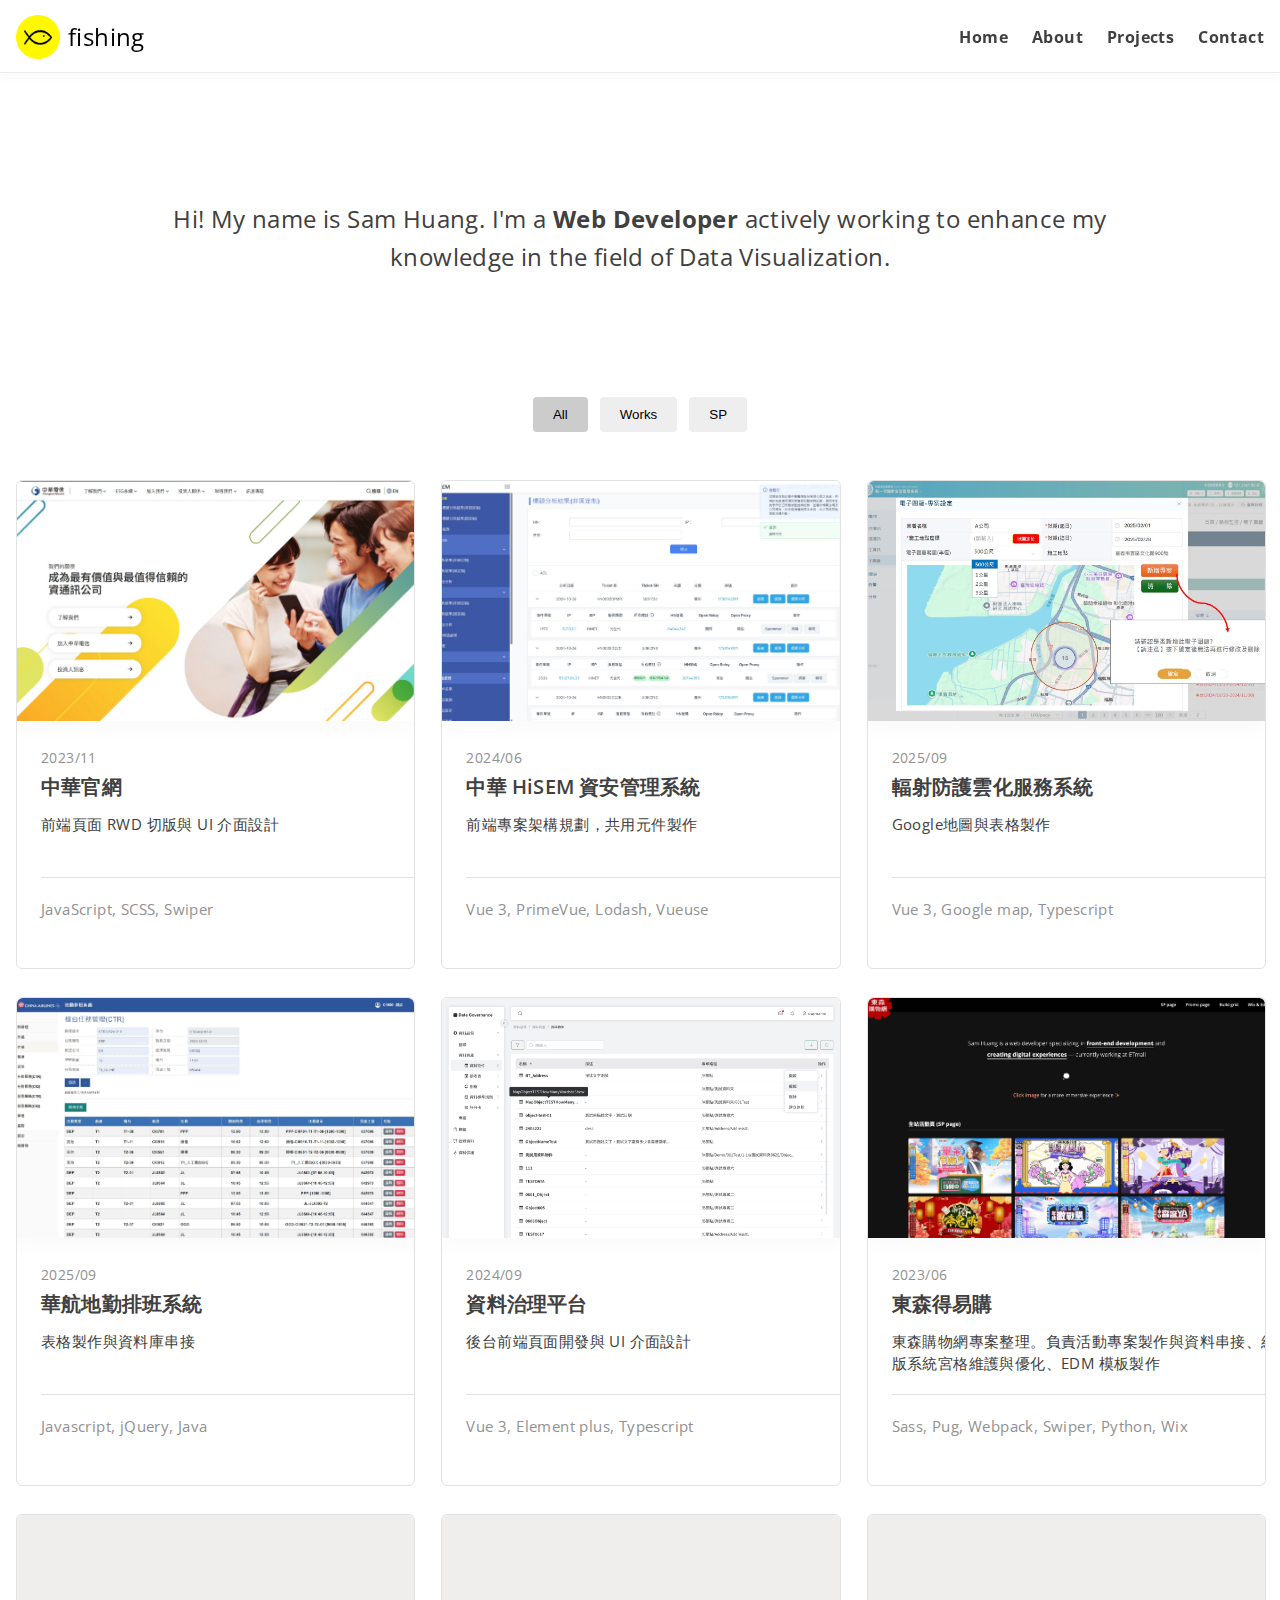
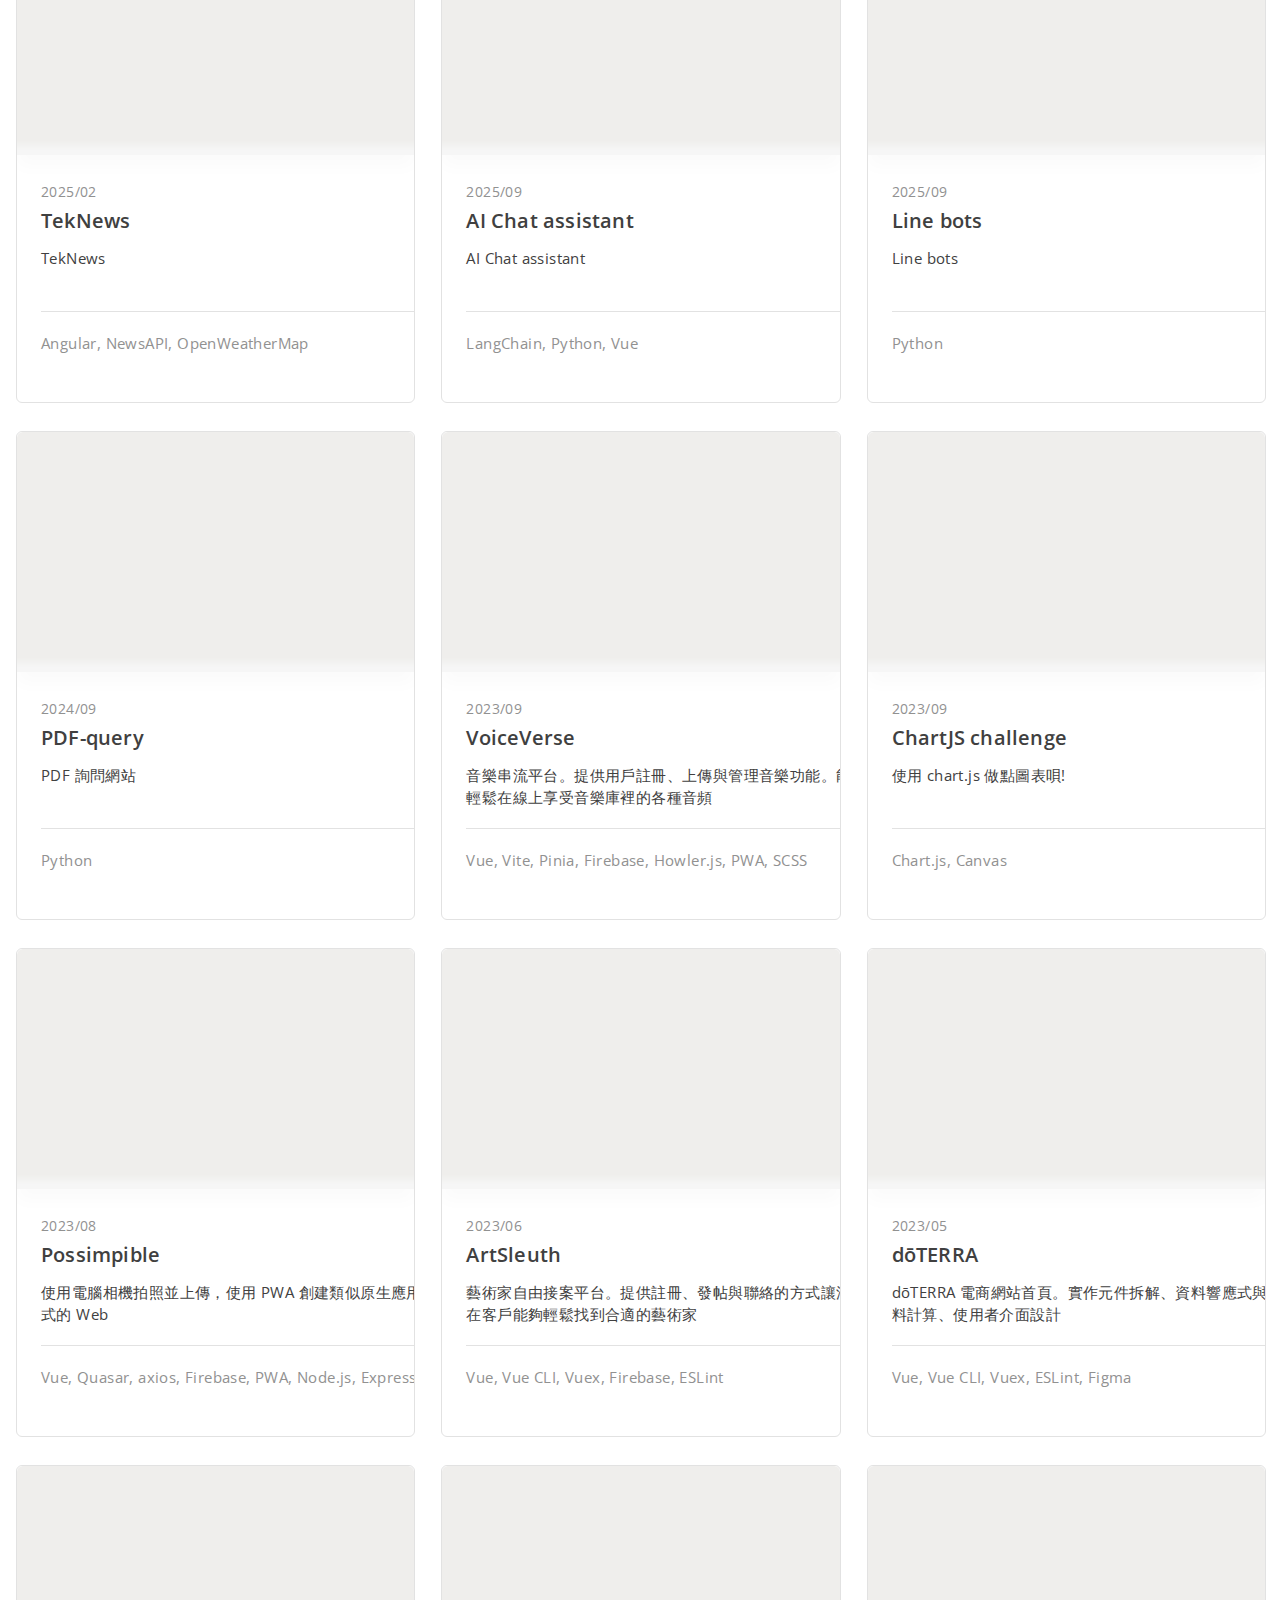
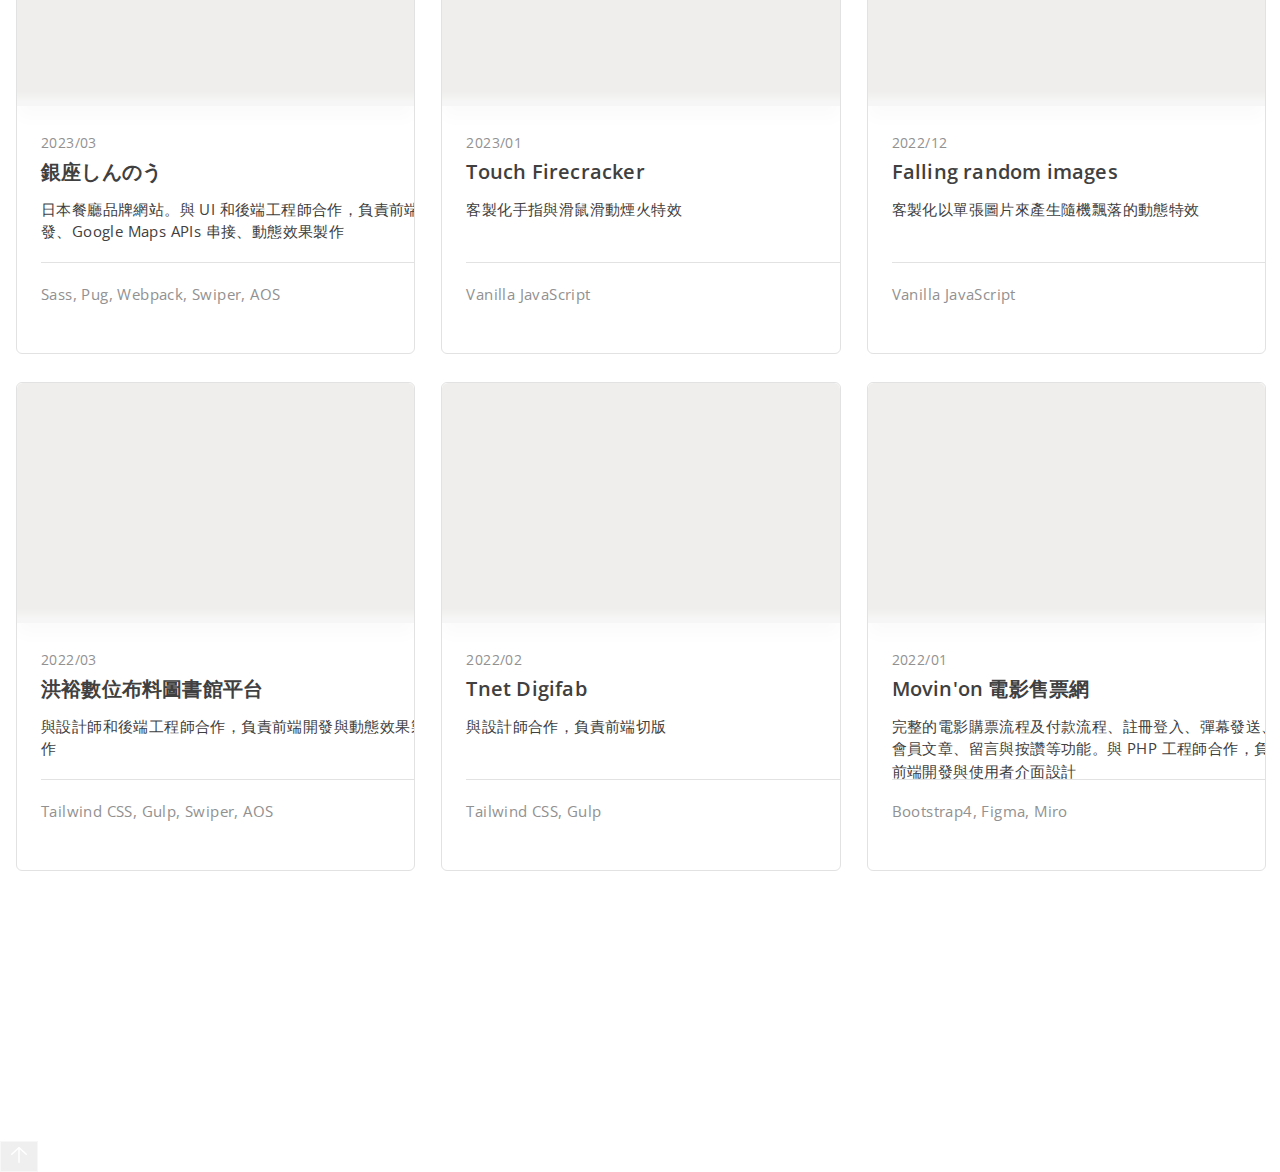
==== commit a6fe6fe1: "feat: 新增teknews專案" ====
--- a/index.html
+++ b/index.html
@@ -61,7 +61,7 @@
                 <div class="title">中華官網</div>
                 <p class="info">前端頁面 RWD 切版與 UI 介面設計</p>
                 <div class="line"></div>
-                <p class="tools">JavaScript、SCSS、Swiper.js</p>
+                <p class="tools">JavaScript, SCSS, Swiper</p>
               </div>
             </a>
           </li>
@@ -75,12 +75,12 @@
                 <div class="title">中華 HiSEM 資安管理系統</div>
                 <p class="info">前端專案架構規劃，共用元件製作</p>
                 <div class="line"></div>
-                <p class="tools">Vue 3、PrimeVue、Lodash.js、Vueuse</p>
+                <p class="tools">Vue 3, PrimeVue, Lodash, Vueuse</p>
               </div>
             </a>
           </li>
           <li class="item" data-category="works">
-            <a href="https://voice-verse.vercel.app/" target="_blank">
+            <a href="javascript:;">
               <div class="img-wrap">
                 <img src="./lazyload.jpg" data-src="./img/aeclice-web.jpg" alt="" />
               </div>
@@ -89,7 +89,7 @@
                 <div class="title">輻射防護雲化服務系統</div>
                 <p class="info">Google地圖與表格製作</p>
                 <div class="line"></div>
-                <p class="tools">Vue 3、Google map</p>
+                <p class="tools">Vue 3, Google map, Typescript</p>
               </div>
             </a>
           </li>
@@ -103,12 +103,12 @@
                 <div class="title">華航地勤排班系統</div>
                 <p class="info">表格製作與資料庫串接</p>
                 <div class="line"></div>
-                <p class="tools">Javascript、jQuery、Java</p>
+                <p class="tools">Javascript, jQuery, Java</p>
               </div>
             </a>
           </li>
           <li class="item" data-category="works">
-            <a href="https://voice-verse.vercel.app/" target="_blank">
+            <a href="javascript:;">
               <div class="img-wrap">
                 <img src="./lazyload.jpg" data-src="./img/data-quality.jpg" alt="" />
               </div>
@@ -117,7 +117,7 @@
                 <div class="title">資料治理平台</div>
                 <p class="info">後台前端頁面開發與 UI 介面設計</p>
                 <div class="line"></div>
-                <p class="tools">Vue 3、Element plus、Typescript</p>
+                <p class="tools">Vue 3, Element plus, Typescript</p>
               </div>
             </a>
           </li>
@@ -150,7 +150,21 @@
             </a>
           </li>
           <li class="item" data-category="sp">
-            <a href="https://voice-verse.vercel.app/" target="_blank">
+            <a href="https://teknews.vercel.app/" target="_blank">
+              <div class="img-wrap">
+                <img src="./lazyload.jpg" data-src="./img/teknews.jpg" alt="" />
+              </div>
+              <div class="page__description">
+                <div class="caption">2025<span>/</span>02</div>
+                <div class="title">TekNews</div>
+                <p class="info">TekNews</p>
+                <div class="line"></div>
+                <p class="tools">Angular, NewsAPI, OpenWeatherMap</p>
+              </div>
+            </a>
+          </li>
+          <li class="item" data-category="sp">
+            <a href="javascript:;">
               <div class="img-wrap">
                 <img src="./lazyload.jpg" data-src="./img/empty.jpg" alt="" />
               </div>
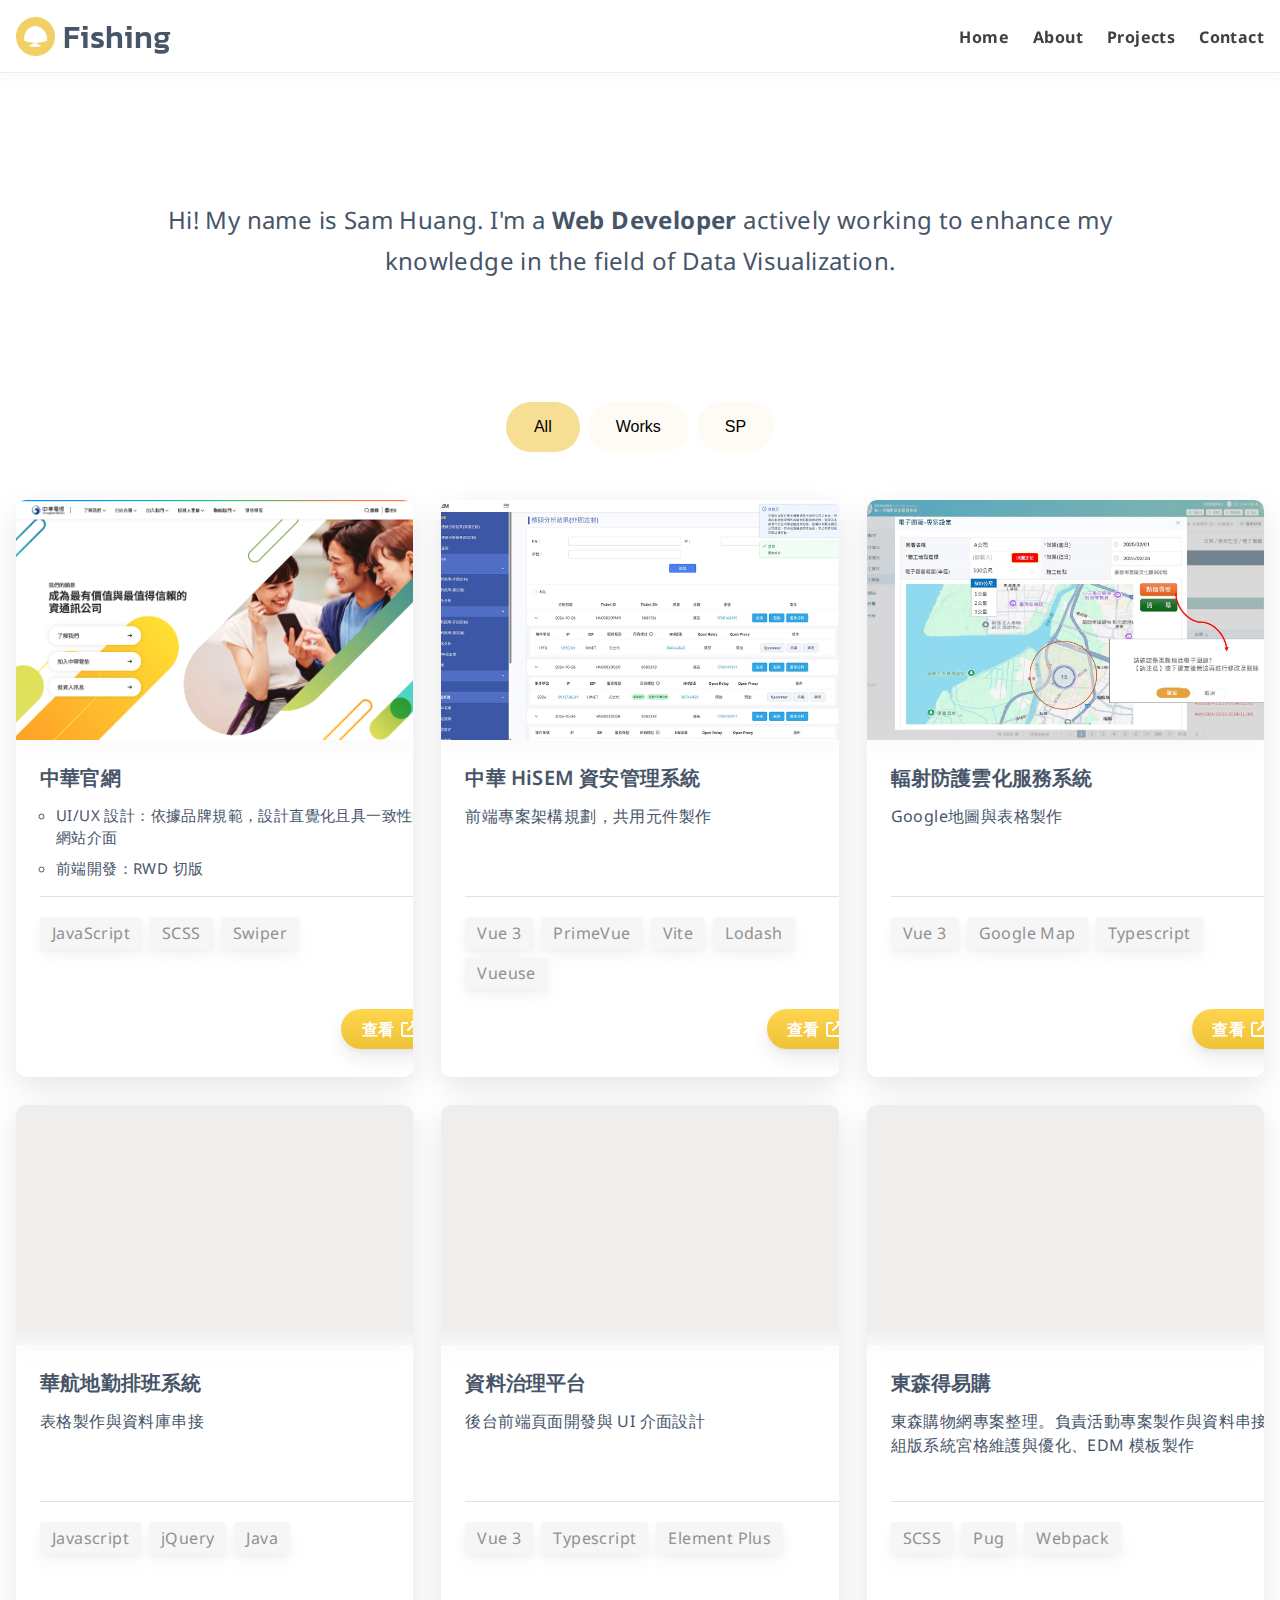
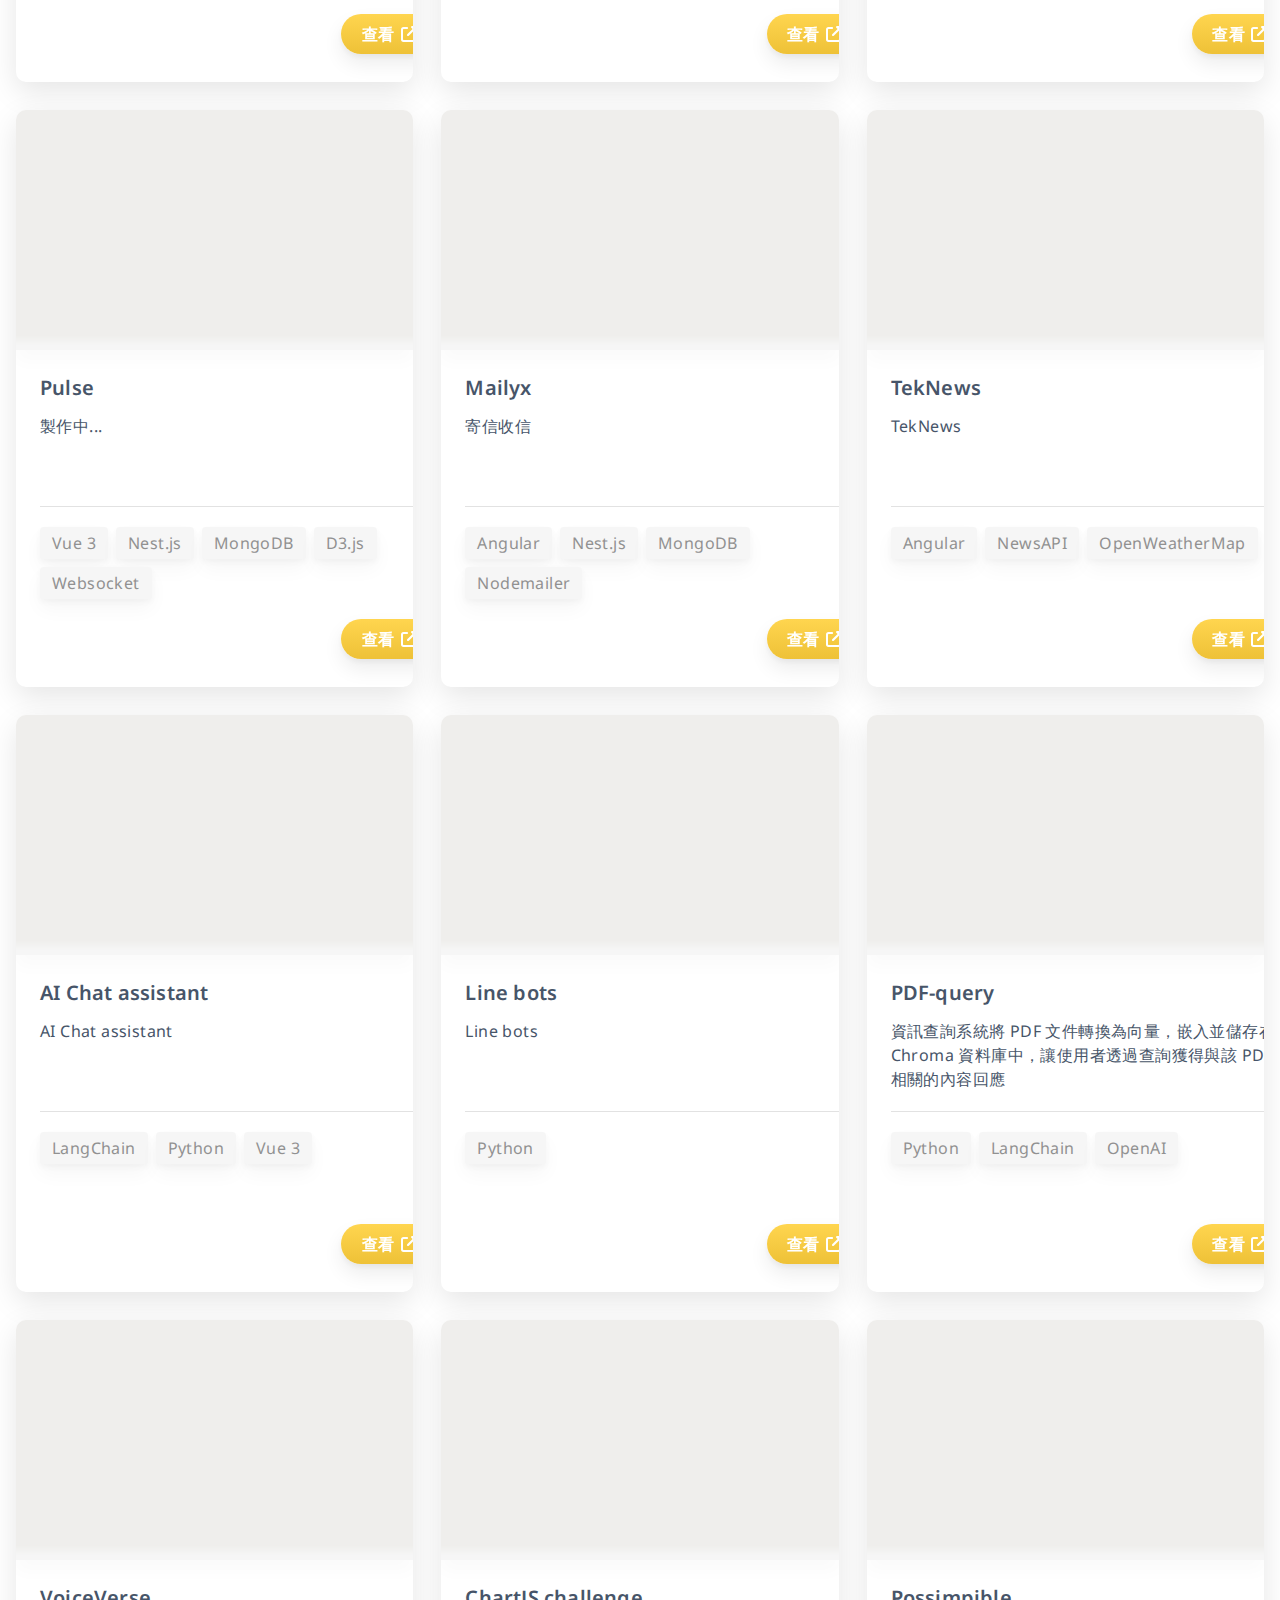
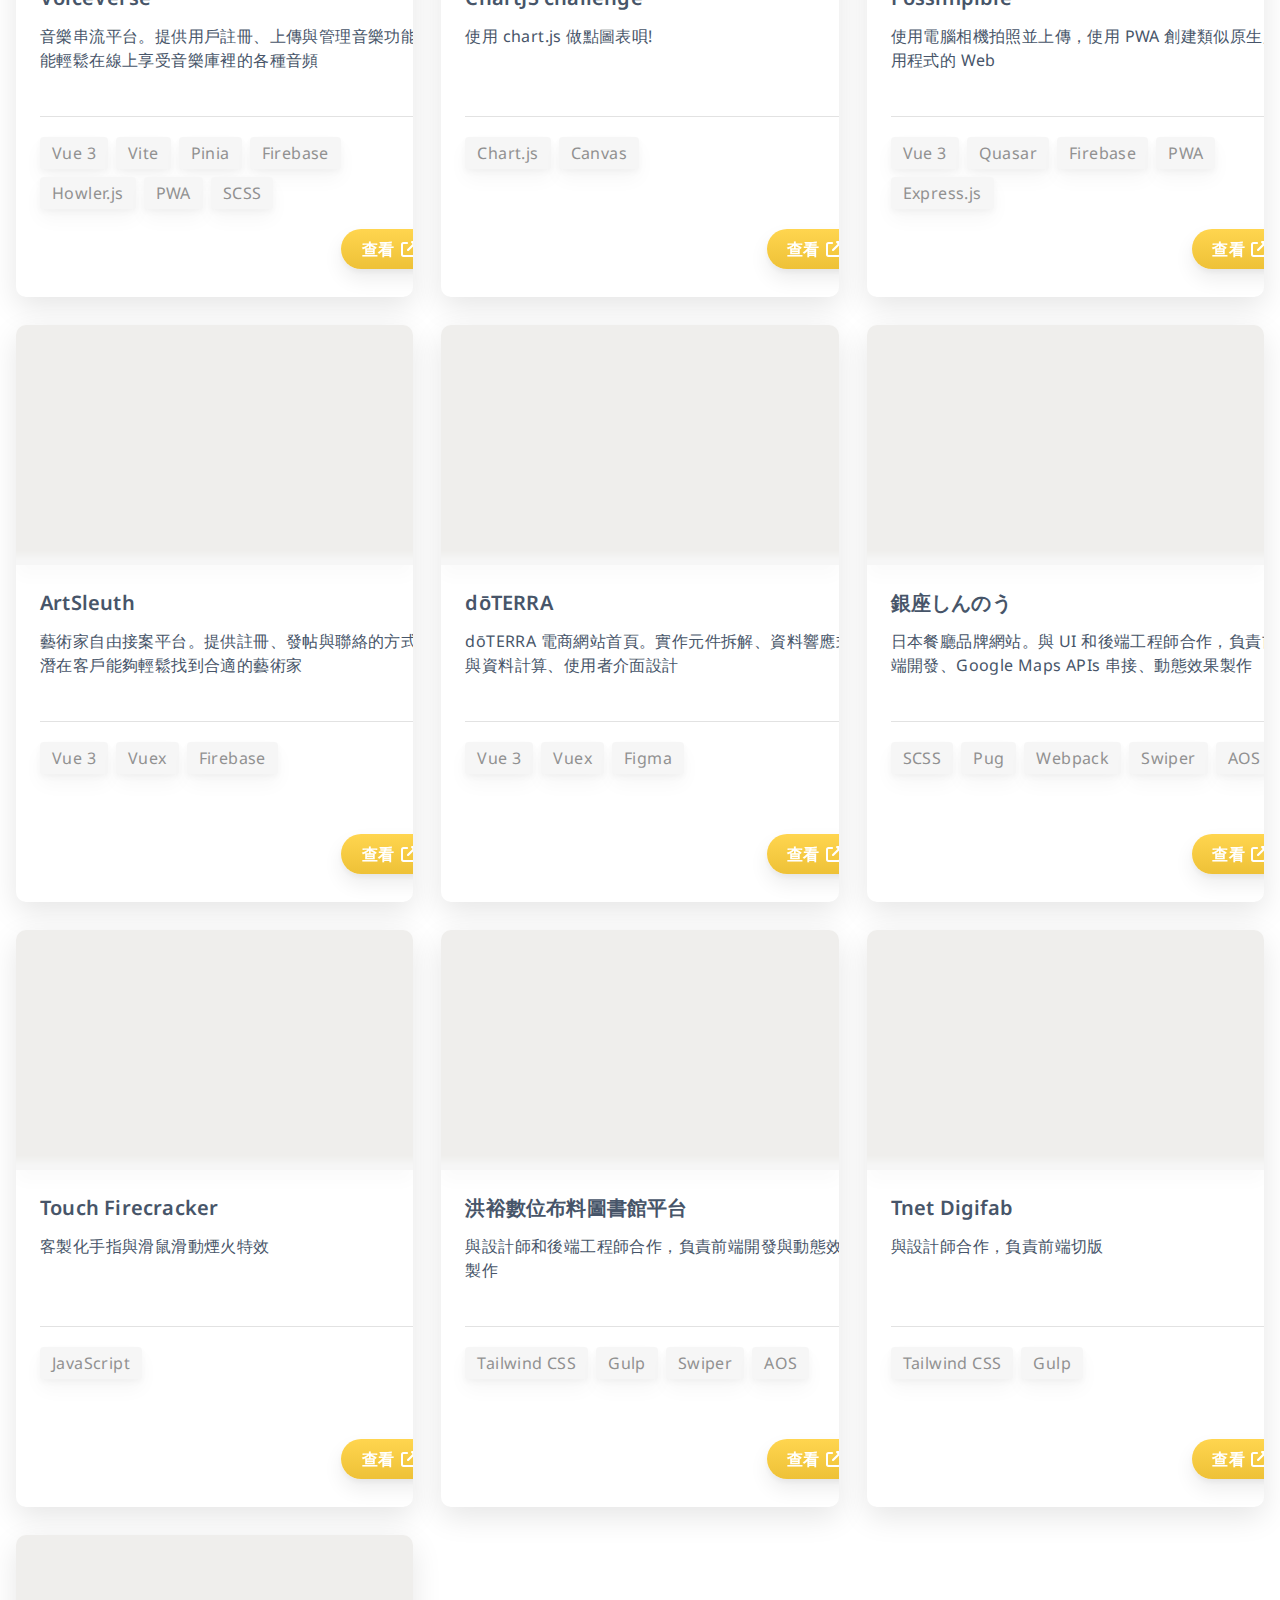
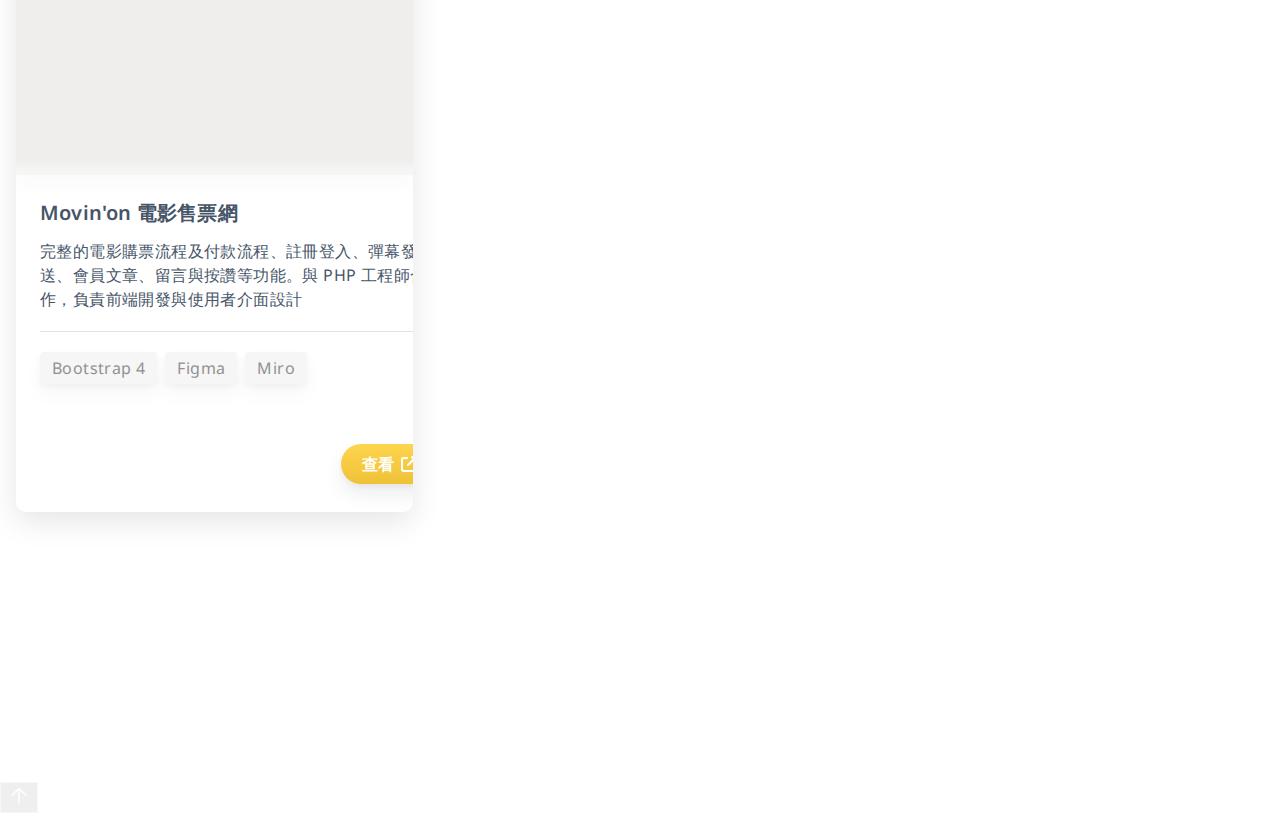
==== commit e896cd51: "feat: 新增tag與查看按鈕樣式" ====
--- a/index.html
+++ b/index.html
@@ -4,14 +4,21 @@
     <meta charset="UTF-8" />
     <meta http-equiv="X-UA-Compatible" content="IE=edge" />
     <meta name="viewport" content="width=device-width, initial-scale=1.0" />
-    <title>YU HAO</title>
-    <link rel="icon" type="image/x-icon" href="logo-sm.png" />
-    <link rel="stylesheet" href="https://media.etmall.com.tw/sp/12500/generate_v1.5.5.css" />
+    <title>Fishing</title>
+    <link rel="icon" type="image/x-icon" href="logo-img.png" />
+    <link
+      rel="stylesheet"
+      href="https://media.etmall.com.tw/sp/12500/generate_v1.5.5.css"
+    />
     <link rel="preconnect" href="https://fonts.googleapis.com" />
     <link rel="preconnect" href="https://fonts.gstatic.com" crossorigin />
     <link
-      href="https://fonts.googleapis.com/css2?family=Open+Sans:wght@300;400;500;600;700&display=swap"
+      href="https://fonts.googleapis.com/css2?family=Noto+Sans:ital,wght@0,100..900;1,100..900&family=Kanit:ital,wght@0,100;0,200;0,300;0,400;0,500;0,600;0,700;0,800;0,900;1,100;1,200;1,300;1,400;1,500;1,600;1,700;1,800;1,900&display=swap"
       rel="stylesheet"
+    />
+    <link
+      rel="stylesheet"
+      href="https://cdnjs.cloudflare.com/ajax/libs/font-awesome/6.5.1/css/all.min.css"
     />
     <link rel="stylesheet" href="./style.css" />
   </head>
@@ -20,8 +27,8 @@
     <nav id="navMenu">
       <div class="nav__wrap">
         <div class="logo__wrap">
-          <img src="logo-sm.png" alt="" />
-          <span style="color: black">fishing</span>
+          <img src="logo-img.png" alt="" />
+          <span class="logo__title">Fishing</span>
         </div>
         <ul class="works__wrap">
           <li>
@@ -41,8 +48,8 @@
     </nav>
     <main>
       <p class="description">
-        Hi! My name is Sam Huang. I'm a <strong>Web Developer</strong> actively working to enhance my knowledge in the
-        field of Data Visualization.
+        Hi! My name is Sam Huang. I'm a <strong>Web Developer</strong> actively
+        working to enhance my knowledge in the field of Data Visualization.
       </p>
       <section class="sp-page">
         <div class="tabs">
@@ -52,349 +59,724 @@
         </div>
         <ul id="projects" class="sp-page__wrap" data-category="all">
           <li class="item" data-category="works">
-            <a href="https://www.cht.com.tw/zh-tw/home/cht" target="_blank">
-              <div class="img-wrap">
-                <img src="./lazyload.jpg" data-src="./img/cht-web.jpg" alt="" />
-              </div>
-              <div class="page__description">
-                <div class="caption">2023<span>/</span>11</div>
-                <div class="title">中華官網</div>
-                <p class="info">前端頁面 RWD 切版與 UI 介面設計</p>
-                <div class="line"></div>
-                <p class="tools">JavaScript, SCSS, Swiper</p>
-              </div>
-            </a>
+            <div class="img-wrap">
+              <img src="./lazyload.jpg" data-src="./img/cht-web.jpg" alt="" />
+            </div>
+            <div class="page__description">
+              <div class="title">中華官網</div>
+              <ul class="info">
+                <li>
+                  UI/UX 設計：依據品牌規範，設計直覺化且具一致性的網站介面
+                </li>
+                <li>前端開發：RWD 切版</li>
+              </ul>
+              <div class="line"></div>
+              <p class="tools">
+                <span class="tag">JavaScript</span><span class="tag">SCSS</span
+                ><span class="tag">Swiper</span>
+              </p>
+              <a href="https://www.cht.com.tw/zh-tw/home/cht" target="_blank">
+                <div class="more-button__wrap">
+                  <div class="more-button">
+                    <span>查看</span>
+                    <div class="icon-arrow">
+                      <i
+                        class="fa-solid fa-up-right-from-square"
+                        style="color: white"
+                      ></i>
+                    </div>
+                  </div>
+                </div>
+              </a>
+            </div>
           </li>
           <li class="item" data-category="works">
-            <a href="https://hisem.app/" target="_blank">
-              <div class="img-wrap">
-                <img src="./lazyload.jpg" data-src="./img/hisem.jpg" alt="" />
-              </div>
-              <div class="page__description">
-                <div class="caption">2024<span>/</span>06</div>
-                <div class="title">中華 HiSEM 資安管理系統</div>
-                <p class="info">前端專案架構規劃，共用元件製作</p>
-                <div class="line"></div>
-                <p class="tools">Vue 3, PrimeVue, Lodash, Vueuse</p>
-              </div>
-            </a>
+            <div class="img-wrap">
+              <img src="./lazyload.jpg" data-src="./img/hisem.jpg" alt="" />
+            </div>
+            <div class="page__description">
+              <div class="title">中華 HiSEM 資安管理系統</div>
+              <p class="info">前端專案架構規劃，共用元件製作</p>
+              <div class="line"></div>
+              <p class="tools">
+                <span class="tag">Vue 3</span><span class="tag">PrimeVue</span
+                ><span class="tag">Vite</span><span class="tag">Lodash</span
+                ><span class="tag">Vueuse</span>
+              </p>
+              <a href="https://hisem.app/" target="_blank">
+                <div class="more-button__wrap">
+                  <div class="more-button">
+                    <span>查看</span>
+                    <div class="icon-arrow">
+                      <i
+                        class="fa-solid fa-up-right-from-square"
+                        style="color: white"
+                      ></i>
+                    </div>
+                  </div>
+                </div>
+              </a>
+            </div>
           </li>
           <li class="item" data-category="works">
-            <a href="javascript:;">
-              <div class="img-wrap">
-                <img src="./lazyload.jpg" data-src="./img/aeclice-web.jpg" alt="" />
-              </div>
-              <div class="page__description">
-                <div class="caption">2025<span>/</span>09</div>
-                <div class="title">輻射防護雲化服務系統</div>
-                <p class="info">Google地圖與表格製作</p>
-                <div class="line"></div>
-                <p class="tools">Vue 3, Google map, Typescript</p>
-              </div>
-            </a>
+            <div class="img-wrap">
+              <img
+                src="./lazyload.jpg"
+                data-src="./img/aeclice-web.jpg"
+                alt=""
+              />
+            </div>
+            <div class="page__description">
+              <div class="title">輻射防護雲化服務系統</div>
+              <p class="info">Google地圖與表格製作</p>
+              <div class="line"></div>
+              <p class="tools">
+                <span class="tag">Vue 3</span><span class="tag">Google Map</span
+                ><span class="tag">Typescript</span>
+              </p>
+              <a href="javascript:;" target="_blank">
+                <div class="more-button__wrap">
+                  <div class="more-button">
+                    <span>查看</span>
+                    <div class="icon-arrow">
+                      <i
+                        class="fa-solid fa-up-right-from-square"
+                        style="color: white"
+                      ></i>
+                    </div>
+                  </div>
+                </div>
+              </a>
+            </div>
           </li>
           <li class="item" data-category="works">
-            <a href="https://voice-verse.vercel.app/" target="_blank">
-              <div class="img-wrap">
-                <img src="./lazyload.jpg" data-src="./img/gss.jpg" alt="" />
-              </div>
-              <div class="page__description">
-                <div class="caption">2025<span>/</span>09</div>
-                <div class="title">華航地勤排班系統</div>
-                <p class="info">表格製作與資料庫串接</p>
-                <div class="line"></div>
-                <p class="tools">Javascript, jQuery, Java</p>
-              </div>
-            </a>
+            <div class="img-wrap">
+              <img src="./lazyload.jpg" data-src="./img/gss.jpg" alt="" />
+            </div>
+            <div class="page__description">
+              <div class="title">華航地勤排班系統</div>
+              <p class="info">表格製作與資料庫串接</p>
+              <div class="line"></div>
+              <p class="tools">
+                <span class="tag">Javascript</span
+                ><span class="tag">jQuery</span><span class="tag">Java</span>
+              </p>
+              <a href="https://voice-verse.vercel.app/" target="_blank">
+                <div class="more-button__wrap">
+                  <div class="more-button">
+                    <span>查看</span>
+                    <div class="icon-arrow">
+                      <i
+                        class="fa-solid fa-up-right-from-square"
+                        style="color: white"
+                      ></i>
+                    </div>
+                  </div>
+                </div>
+              </a>
+            </div>
           </li>
           <li class="item" data-category="works">
-            <a href="javascript:;">
-              <div class="img-wrap">
-                <img src="./lazyload.jpg" data-src="./img/data-quality.jpg" alt="" />
-              </div>
-              <div class="page__description">
-                <div class="caption">2024<span>/</span>09</div>
-                <div class="title">資料治理平台</div>
-                <p class="info">後台前端頁面開發與 UI 介面設計</p>
-                <div class="line"></div>
-                <p class="tools">Vue 3, Element plus, Typescript</p>
-              </div>
-            </a>
-          </li>
-          <!-- <li class="item" data-category="works">
-            <a href="https://voice-verse.vercel.app/" target="_blank">
-              <div class="img-wrap">
-                <img src="./lazyload.jpg" data-src="" alt="" />
-              </div>
-              <div class="page__description">
-                <div class="caption">2024<span>/</span>09</div>
-                <div class="title">BCRM 企客系統</div>
-                <p class="info">前端開發</p>
-                <div class="line"></div>
-                <p class="tools">Vue 2</p>
-              </div>
-            </a>
-          </li> -->
+            <div class="img-wrap">
+              <img
+                src="./lazyload.jpg"
+                data-src="./img/data-quality.jpg"
+                alt=""
+              />
+            </div>
+            <div class="page__description">
+              <div class="title">資料治理平台</div>
+              <p class="info">後台前端頁面開發與 UI 介面設計</p>
+              <div class="line"></div>
+              <p class="tools">
+                <span class="tag">Vue 3</span><span class="tag">Typescript</span
+                ><span class="tag">Element Plus</span>
+              </p>
+              <a href="javascript:;" target="_blank">
+                <div class="more-button__wrap">
+                  <div class="more-button">
+                    <span>查看</span>
+                    <div class="icon-arrow">
+                      <i
+                        class="fa-solid fa-up-right-from-square"
+                        style="color: white"
+                      ></i>
+                    </div>
+                  </div>
+                </div>
+              </a>
+            </div>
+          </li>
           <li class="item" data-category="works">
-            <a href="https://sam821203.github.io/ehsn-front-design/" target="_blank">
-              <div class="img-wrap">
-                <img src="./lazyload.jpg" data-src="./img/etmall-front-design.jpg" alt="" />
-              </div>
-              <div class="page__description">
-                <div class="caption">2023<span>/</span>06</div>
-                <div class="title">東森得易購</div>
-                <p class="info">東森購物網專案整理。負責活動專案製作與資料串接、組版系統宮格維護與優化、EDM 模板製作</p>
-                <div class="line"></div>
-                <p class="tools">Sass, Pug, Webpack, Swiper, Python, Wix</p>
-              </div>
-            </a>
-          </li>
-          <li class="item" data-category="sp">
-            <a href="https://teknews.vercel.app/" target="_blank">
-              <div class="img-wrap">
-                <img src="./lazyload.jpg" data-src="./img/teknews.jpg" alt="" />
-              </div>
-              <div class="page__description">
-                <div class="caption">2025<span>/</span>02</div>
-                <div class="title">TekNews</div>
-                <p class="info">TekNews</p>
-                <div class="line"></div>
-                <p class="tools">Angular, NewsAPI, OpenWeatherMap</p>
-              </div>
-            </a>
-          </li>
-          <li class="item" data-category="sp">
-            <a href="javascript:;">
-              <div class="img-wrap">
-                <img src="./lazyload.jpg" data-src="./img/empty.jpg" alt="" />
-              </div>
-              <div class="page__description">
-                <div class="caption">2025<span>/</span>09</div>
-                <div class="title">AI Chat assistant</div>
-                <p class="info">AI Chat assistant</p>
-                <div class="line"></div>
-                <p class="tools">LangChain, Python, Vue</p>
-              </div>
-            </a>
-          </li>
-          <li class="item" data-category="sp">
-            <a href="https://voice-verse.vercel.app/" target="_blank">
-              <div class="img-wrap">
-                <img src="./lazyload.jpg" data-src="./img/empty.jpg" alt="" />
-              </div>
-              <div class="page__description">
-                <div class="caption">2025<span>/</span>09</div>
-                <div class="title">Line bots</div>
-                <p class="info">Line bots</p>
-                <div class="line"></div>
-                <p class="tools">Python</p>
-              </div>
-            </a>
-          </li>
-          <li class="item" data-category="sp">
-            <a href="https://voice-verse.vercel.app/" target="_blank">
-              <div class="img-wrap">
-                <img src="./lazyload.jpg" data-src="./img/empty.jpg" alt="" />
-              </div>
-              <div class="page__description">
-                <div class="caption">2024<span>/</span>09</div>
-                <div class="title">PDF-query</div>
-                <p class="info">PDF 詢問網站</p>
-                <div class="line"></div>
-                <p class="tools">Python</p>
-              </div>
-            </a>
-          </li>
-          <li class="item" data-category="sp">
-            <a href="https://voice-verse.vercel.app/" target="_blank">
-              <div class="img-wrap">
-                <img src="./lazyload.jpg" data-src="./img/voice-verse.jpg" alt="" />
-              </div>
-              <div class="page__description">
-                <div class="caption">2023<span>/</span>09</div>
-                <div class="title">VoiceVerse</div>
-                <p class="info">音樂串流平台。提供用戶註冊、上傳與管理音樂功能。能輕鬆在線上享受音樂庫裡的各種音頻</p>
-                <div class="line"></div>
-                <p class="tools">Vue, Vite, Pinia, Firebase, Howler.js, PWA, SCSS</p>
-              </div>
-            </a>
-          </li>
-          <li class="item" data-category="sp">
-            <a href="./chart-challenge.html" target="_blank">
-              <div class="img-wrap">
-                <img src="./lazyload.jpg" data-src="./img/chartjs-challenge.jpg" alt="" />
-              </div>
-              <div class="page__description">
-                <div class="caption">2023<span>/</span>09</div>
-                <div class="title">ChartJS challenge</div>
-                <p class="info">使用 chart.js 做點圖表唄!</p>
-                <div class="line"></div>
-                <p class="tools">Chart.js, Canvas</p>
-              </div>
-            </a>
-          </li>
-          <li class="item" data-category="sp">
-            <a href="https://quasagram-573f0.web.app/#/" target="_blank">
-              <div class="img-wrap">
-                <img src="./lazyload.jpg" data-src="./img/possimpible.jpg" alt="" />
-              </div>
-              <div class="page__description">
-                <div class="caption">2023<span>/</span>08</div>
-                <div class="title">Possimpible</div>
-                <p class="info">使用電腦相機拍照並上傳，使用 PWA 創建類似原生應用程式的 Web</p>
-                <div class="line"></div>
-                <p class="tools">Vue, Quasar, axios, Firebase, PWA, Node.js, Express.js</p>
-              </div>
-            </a>
-          </li>
-          <li class="item" data-category="sp">
-            <a href="https://artsleuth-requests-4684a.web.app/artists" target="_blank">
-              <div class="img-wrap">
-                <img src="./lazyload.jpg" data-src="./img/art-sleuth.jpg" alt="" />
-              </div>
-              <div class="page__description">
-                <div class="caption">2023<span>/</span>06</div>
-                <div class="title">ArtSleuth</div>
-                <p class="info">藝術家自由接案平台。提供註冊、發帖與聯絡的方式讓潛在客戶能夠輕鬆找到合適的藝術家</p>
-                <div class="line"></div>
-                <p class="tools">Vue, Vue CLI, Vuex, Firebase, ESLint</p>
-              </div>
-            </a>
-          </li>
-          <li class="item" data-category="sp">
-            <a href="https://doterra-ivq4kqvbb-sam821203.vercel.app/" target="_blank">
-              <div class="img-wrap">
-                <img src="./lazyload.jpg" data-src="./img/doTERRA.jpg" alt="" />
-              </div>
-              <div class="page__description">
-                <div class="caption">2023<span>/</span>05</div>
-                <div class="title">dōTERRA</div>
-                <p class="info">dōTERRA 電商網站首頁。實作元件拆解、資料響應式與資料計算、使用者介面設計</p>
-                <div class="line"></div>
-                <p class="tools">Vue, Vue CLI, Vuex, ESLint, Figma</p>
-              </div>
-            </a>
-          </li>
-          <li class="item" data-category="sp">
-            <a href="https://www.ginza-shinno.tokyo/" target="_blank">
-              <div class="img-wrap">
-                <img src="./lazyload.jpg" data-src="./img/ginza-shinno.jpg" alt="" />
-              </div>
-              <div class="page__description">
-                <div class="caption">2023<span>/</span>03</div>
-                <div class="title">銀座しんのう</div>
-                <p class="info">
-                  日本餐廳品牌網站。與 UI 和後端工程師合作，負責前端開發、Google Maps APIs 串接、動態效果製作
-                </p>
-                <div class="line"></div>
-                <p class="tools">Sass, Pug, Webpack, Swiper, AOS</p>
-              </div>
-            </a>
-          </li>
-          <li class="item" data-category="sp">
-            <a href="./following-touch-firecracker/index.html" target="_blank">
-              <div class="img-wrap">
-                <img src="./lazyload.jpg" data-src="./img/firetracker.png" alt="" />
-              </div>
-              <div class="page__description">
-                <div class="caption">2023<span>/</span>01</div>
-                <div class="title">Touch Firecracker</div>
-                <p class="info">客製化手指與滑鼠滑動煙火特效</p>
-                <div class="line"></div>
-                <p class="tools">Vanilla JavaScript</p>
-              </div>
-            </a>
-          </li>
-          <li class="item" data-category="sp">
-            <a href="./falling-random/index.html" target="_blank">
-              <div class="img-wrap">
-                <img src="./lazyload.jpg" data-src="./img/falling-random.jpg" alt="" />
-              </div>
-              <div class="page__description">
-                <div class="caption">2022<span>/</span>12</div>
-                <div class="title">Falling random images</div>
-                <p class="info">客製化以單張圖片來產生隨機飄落的動態特效</p>
-                <div class="line"></div>
-                <p class="tools">Vanilla JavaScript</p>
-              </div>
-            </a>
-          </li>
-          <li class="item" data-category="sp">
-            <a href="https://dev.creatop.tw/dev/2022/hfi/assets/zh-TW/home/index.html" target="_blank">
-              <div class="img-wrap">
-                <img src="./lazyload.jpg" data-src="./img/HFI.jpg" alt="" />
-              </div>
-              <div class="page__description">
-                <div class="caption">2022<span>/</span>03</div>
-                <div class="title">洪裕數位布料圖書館平台</div>
-                <p class="info">與設計師和後端工程師合作，負責前端開發與動態效果製作</p>
-                <div class="line"></div>
-                <p class="tools">Tailwind CSS, Gulp, Swiper, AOS</p>
-              </div>
-            </a>
-          </li>
-          <li class="item" data-category="sp">
-            <a
-              href="https://dev.creatop.tw/dev/2022/tnet-digifab/assets/zh-TW/advanced-filter/advanced-filter.html"
-              target="_blank"
-            >
-              <div class="img-wrap">
-                <img src="./lazyload.jpg" data-src="./img/tnet-digifab.jpg" alt="" />
-              </div>
-              <div class="page__description">
-                <div class="caption">2022<span>/</span>02</div>
-                <div class="title">Tnet Digifab</div>
-                <p class="info">與設計師合作，負責前端切版</p>
-                <div class="line"></div>
-                <p class="tools">Tailwind CSS, Gulp</p>
-              </div>
-            </a>
-          </li>
-          <li class="item" data-category="sp">
-            <a href="https://www.youtube.com/watch?v=OMYploDx6BY&t=131s" target="_blank">
-              <div class="img-wrap">
-                <img src="./lazyload.jpg" data-src="./img/Movin-on.jpg" alt="" />
-              </div>
-              <div class="page__description">
-                <div class="caption">2022<span>/</span>01</div>
-                <div class="title">Movin'on 電影售票網</div>
-                <p class="info">
-                  完整的電影購票流程及付款流程、註冊登入、彈幕發送、會員文章、留言與按讚等功能。與 PHP
-                  工程師合作，負責前端開發與使用者介面設計
-                </p>
-                <div class="line"></div>
-                <p class="tools">Bootstrap4, Figma, Miro</p>
-              </div>
-            </a>
+            <div class="img-wrap">
+              <img
+                src="./lazyload.jpg"
+                data-src="./img/etmall-front-design.jpg"
+                alt=""
+              />
+            </div>
+            <div class="page__description">
+              <div class="title">東森得易購</div>
+              <p class="info">
+                東森購物網專案整理。負責活動專案製作與資料串接、組版系統宮格維護與優化、EDM
+                模板製作
+              </p>
+              <div class="line"></div>
+              <p class="tools">
+                <span class="tag">SCSS</span><span class="tag">Pug</span
+                ><span class="tag">Webpack</span>
+              </p>
+              <a
+                href="https://sam821203.github.io/ehsn-front-design/"
+                target="_blank"
+              >
+                <div class="more-button__wrap">
+                  <div class="more-button">
+                    <span>查看</span>
+                    <div class="icon-arrow">
+                      <i
+                        class="fa-solid fa-up-right-from-square"
+                        style="color: white"
+                      ></i>
+                    </div>
+                  </div>
+                </div>
+              </a>
+            </div>
+          </li>
+          <li class="item" data-category="sp">
+            <div class="img-wrap">
+              <img src="./lazyload.jpg" data-src="./img/empty.jpg" alt="" />
+            </div>
+            <div class="page__description">
+              <div class="title">Pulse</div>
+              <p class="info">製作中...</p>
+              <div class="line"></div>
+              <p class="tools">
+                <span class="tag">Vue 3</span><span class="tag">Nest.js</span
+                ><span class="tag">MongoDB</span><span class="tag">D3.js</span
+                ><span class="tag">Websocket</span>
+              </p>
+              <a href="https://teknews.vercel.app/" target="_blank">
+                <div class="more-button__wrap">
+                  <div class="more-button">
+                    <span>查看</span>
+                    <div class="icon-arrow">
+                      <i
+                        class="fa-solid fa-up-right-from-square"
+                        style="color: white"
+                      ></i>
+                    </div>
+                  </div>
+                </div>
+              </a>
+            </div>
+          </li>
+          <li class="item" data-category="sp">
+            <div class="img-wrap">
+              <img src="./lazyload.jpg" data-src="./img/empty.jpg" alt="" />
+            </div>
+            <div class="page__description">
+              <div class="title">Mailyx</div>
+              <p class="info">寄信收信</p>
+              <div class="line"></div>
+              <p class="tools">
+                <span class="tag">Angular</span><span class="tag">Nest.js</span
+                ><span class="tag">MongoDB</span
+                ><span class="tag">Nodemailer</span>
+              </p>
+              <a href="https://teknews.vercel.app/" target="_blank">
+                <div class="more-button__wrap">
+                  <div class="more-button">
+                    <span>查看</span>
+                    <div class="icon-arrow">
+                      <i
+                        class="fa-solid fa-up-right-from-square"
+                        style="color: white"
+                      ></i>
+                    </div>
+                  </div>
+                </div>
+              </a>
+            </div>
+          </li>
+          <li class="item" data-category="sp">
+            <div class="img-wrap">
+              <img src="./lazyload.jpg" data-src="./img/teknews.jpg" alt="" />
+            </div>
+            <div class="page__description">
+              <div class="title">TekNews</div>
+              <p class="info">TekNews</p>
+              <div class="line"></div>
+              <p class="tools">
+                <span class="tag">Angular</span><span class="tag">NewsAPI</span
+                ><span class="tag">OpenWeatherMap</span>
+              </p>
+              <a href="https://teknews.vercel.app/" target="_blank">
+                <div class="more-button__wrap">
+                  <div class="more-button">
+                    <span>查看</span>
+                    <div class="icon-arrow">
+                      <i
+                        class="fa-solid fa-up-right-from-square"
+                        style="color: white"
+                      ></i>
+                    </div>
+                  </div>
+                </div>
+              </a>
+            </div>
+          </li>
+          <li class="item" data-category="sp">
+            <div class="img-wrap">
+              <img
+                src="./lazyload.jpg"
+                data-src="./img/ai-chat-assisant.jpg"
+                alt=""
+              />
+            </div>
+            <div class="page__description">
+              <div class="title">AI Chat assistant</div>
+              <p class="info">AI Chat assistant</p>
+              <div class="line"></div>
+              <p class="tools">
+                <span class="tag">LangChain</span><span class="tag">Python</span
+                ><span class="tag">Vue 3</span>
+              </p>
+              <a
+                href="https://chat-bot-green-three.vercel.app/"
+                target="_blank"
+              >
+                <div class="more-button__wrap">
+                  <div class="more-button">
+                    <span>查看</span>
+                    <div class="icon-arrow">
+                      <i
+                        class="fa-solid fa-up-right-from-square"
+                        style="color: white"
+                      ></i>
+                    </div>
+                  </div>
+                </div>
+              </a>
+            </div>
+          </li>
+          <li class="item" data-category="sp">
+            <div class="img-wrap">
+              <img src="./lazyload.jpg" data-src="./img/line-bots.jpg" alt="" />
+            </div>
+            <div class="page__description">
+              <div class="title">Line bots</div>
+              <p class="info">Line bots</p>
+              <div class="line"></div>
+              <p class="tools"><span class="tag">Python</span></p>
+              <a href="" target="_blank">
+                <div class="more-button__wrap">
+                  <div class="more-button">
+                    <span>查看</span>
+                    <div class="icon-arrow">
+                      <i
+                        class="fa-solid fa-up-right-from-square"
+                        style="color: white"
+                      ></i>
+                    </div>
+                  </div>
+                </div>
+              </a>
+            </div>
+          </li>
+          <li class="item" data-category="sp">
+            <div class="img-wrap">
+              <img src="./lazyload.jpg" data-src="./img/pdf-query.jpg" alt="" />
+            </div>
+            <div class="page__description">
+              <div class="title">PDF-query</div>
+              <p class="info">
+                資訊查詢系統將 PDF 文件轉換為向量，嵌入並儲存在 Chroma
+                資料庫中，讓使用者透過查詢獲得與該 PDF 相關的內容回應
+              </p>
+              <div class="line"></div>
+              <p class="tools">
+                <span class="tag">Python</span><span class="tag">LangChain</span
+                ><span class="tag">OpenAI</span>
+              </p>
+              <a href="" target="_blank">
+                <div class="more-button__wrap">
+                  <div class="more-button">
+                    <span>查看</span>
+                    <div class="icon-arrow">
+                      <i
+                        class="fa-solid fa-up-right-from-square"
+                        style="color: white"
+                      ></i>
+                    </div>
+                  </div>
+                </div>
+              </a>
+            </div>
+          </li>
+          <li class="item" data-category="sp">
+            <div class="img-wrap">
+              <img
+                src="./lazyload.jpg"
+                data-src="./img/voice-verse.jpg"
+                alt=""
+              />
+            </div>
+            <div class="page__description">
+              <div class="title">VoiceVerse</div>
+              <p class="info">
+                音樂串流平台。提供用戶註冊、上傳與管理音樂功能。能輕鬆在線上享受音樂庫裡的各種音頻
+              </p>
+              <div class="line"></div>
+              <p class="tools">
+                <span class="tag">Vue 3</span><span class="tag">Vite</span
+                ><span class="tag">Pinia</span><span class="tag">Firebase</span
+                ><span class="tag">Howler.js</span><span class="tag">PWA</span
+                ><span class="tag">SCSS</span>
+              </p>
+              <a href="https://voice-verse.vercel.app/" target="_blank">
+                <div class="more-button__wrap">
+                  <div class="more-button">
+                    <span>查看</span>
+                    <div class="icon-arrow">
+                      <i
+                        class="fa-solid fa-up-right-from-square"
+                        style="color: white"
+                      ></i>
+                    </div>
+                  </div>
+                </div>
+              </a>
+            </div>
+          </li>
+          <li class="item" data-category="sp">
+            <div class="img-wrap">
+              <img
+                src="./lazyload.jpg"
+                data-src="./img/chartjs-challenge.jpg"
+                alt=""
+              />
+            </div>
+            <div class="page__description">
+              <div class="title">ChartJS challenge</div>
+              <p class="info">使用 chart.js 做點圖表唄!</p>
+              <div class="line"></div>
+              <p class="tools">
+                <span class="tag">Chart.js</span><span class="tag">Canvas</span>
+              </p>
+              <a href="./chart-challenge.html" target="_blank">
+                <div class="more-button__wrap">
+                  <div class="more-button">
+                    <span>查看</span>
+                    <div class="icon-arrow">
+                      <i
+                        class="fa-solid fa-up-right-from-square"
+                        style="color: white"
+                      ></i>
+                    </div>
+                  </div>
+                </div>
+              </a>
+            </div>
+          </li>
+          <li class="item" data-category="sp">
+            <div class="img-wrap">
+              <img
+                src="./lazyload.jpg"
+                data-src="./img/possimpible.jpg"
+                alt=""
+              />
+            </div>
+            <div class="page__description">
+              <div class="title">Possimpible</div>
+              <p class="info">
+                使用電腦相機拍照並上傳，使用 PWA 創建類似原生應用程式的 Web
+              </p>
+              <div class="line"></div>
+              <p class="tools">
+                <span class="tag">Vue 3</span><span class="tag">Quasar</span
+                ><span class="tag">Firebase</span><span class="tag">PWA</span
+                ><span class="tag">Express.js</span>
+              </p>
+              <a href="https://quasagram-573f0.web.app/#/" target="_blank">
+                <div class="more-button__wrap">
+                  <div class="more-button">
+                    <span>查看</span>
+                    <div class="icon-arrow">
+                      <i
+                        class="fa-solid fa-up-right-from-square"
+                        style="color: white"
+                      ></i>
+                    </div>
+                  </div>
+                </div>
+              </a>
+            </div>
+          </li>
+          <li class="item" data-category="sp">
+            <div class="img-wrap">
+              <img
+                src="./lazyload.jpg"
+                data-src="./img/art-sleuth.jpg"
+                alt=""
+              />
+            </div>
+            <div class="page__description">
+              <div class="title">ArtSleuth</div>
+              <p class="info">
+                藝術家自由接案平台。提供註冊、發帖與聯絡的方式讓潛在客戶能夠輕鬆找到合適的藝術家
+              </p>
+              <div class="line"></div>
+              <p class="tools">
+                <span class="tag">Vue 3</span><span class="tag">Vuex</span
+                ><span class="tag">Firebase</span>
+              </p>
+              <a
+                href="https://artsleuth-requests-4684a.web.app/artists"
+                target="_blank"
+              >
+                <div class="more-button__wrap">
+                  <div class="more-button">
+                    <span>查看</span>
+                    <div class="icon-arrow">
+                      <i
+                        class="fa-solid fa-up-right-from-square"
+                        style="color: white"
+                      ></i>
+                    </div>
+                  </div>
+                </div>
+              </a>
+            </div>
+          </li>
+          <li class="item" data-category="sp">
+            <div class="img-wrap">
+              <img src="./lazyload.jpg" data-src="./img/doTERRA.jpg" alt="" />
+            </div>
+            <div class="page__description">
+              <div class="title">dōTERRA</div>
+              <p class="info">
+                dōTERRA
+                電商網站首頁。實作元件拆解、資料響應式與資料計算、使用者介面設計
+              </p>
+              <div class="line"></div>
+              <p class="tools">
+                <span class="tag">Vue 3</span><span class="tag">Vuex</span
+                ><span class="tag">Figma</span>
+              </p>
+              <a
+                href="https://doterra-ivq4kqvbb-sam821203.vercel.app/"
+                target="_blank"
+              >
+                <div class="more-button__wrap">
+                  <div class="more-button">
+                    <span>查看</span>
+                    <div class="icon-arrow">
+                      <i
+                        class="fa-solid fa-up-right-from-square"
+                        style="color: white"
+                      ></i>
+                    </div>
+                  </div>
+                </div>
+              </a>
+            </div>
+          </li>
+          <li class="item" data-category="sp">
+            <div class="img-wrap">
+              <img
+                src="./lazyload.jpg"
+                data-src="./img/ginza-shinno.jpg"
+                alt=""
+              />
+            </div>
+            <div class="page__description">
+              <div class="title">銀座しんのう</div>
+              <p class="info">
+                日本餐廳品牌網站。與 UI 和後端工程師合作，負責前端開發、Google
+                Maps APIs 串接、動態效果製作
+              </p>
+              <div class="line"></div>
+              <p class="tools">
+                <span class="tag">SCSS</span><span class="tag">Pug</span
+                ><span class="tag">Webpack</span><span class="tag">Swiper</span
+                ><span class="tag">AOS</span>
+              </p>
+              <a href="https://www.ginza-shinno.tokyo/" target="_blank">
+                <div class="more-button__wrap">
+                  <div class="more-button">
+                    <span>查看</span>
+                    <div class="icon-arrow">
+                      <i
+                        class="fa-solid fa-up-right-from-square"
+                        style="color: white"
+                      ></i>
+                    </div>
+                  </div>
+                </div>
+              </a>
+            </div>
+          </li>
+          <li class="item" data-category="sp">
+            <div class="img-wrap">
+              <img
+                src="./lazyload.jpg"
+                data-src="./img/firetracker.png"
+                alt=""
+              />
+            </div>
+            <div class="page__description">
+              <div class="title">Touch Firecracker</div>
+              <p class="info">客製化手指與滑鼠滑動煙火特效</p>
+              <div class="line"></div>
+              <p class="tools"><span class="tag">JavaScript</span></p>
+              <a
+                href="./following-touch-firecracker/index.html"
+                target="_blank"
+              >
+                <div class="more-button__wrap">
+                  <div class="more-button">
+                    <span>查看</span>
+                    <div class="icon-arrow">
+                      <i
+                        class="fa-solid fa-up-right-from-square"
+                        style="color: white"
+                      ></i>
+                    </div>
+                  </div>
+                </div>
+              </a>
+            </div>
+          </li>
+          <li class="item" data-category="sp">
+            <div class="img-wrap">
+              <img src="./lazyload.jpg" data-src="./img/HFI.jpg" alt="" />
+            </div>
+            <div class="page__description">
+              <div class="title">洪裕數位布料圖書館平台</div>
+              <p class="info">
+                與設計師和後端工程師合作，負責前端開發與動態效果製作
+              </p>
+              <div class="line"></div>
+              <p class="tools">
+                <span class="tag">Tailwind CSS</span
+                ><span class="tag">Gulp</span><span class="tag">Swiper</span
+                ><span class="tag">AOS</span>
+              </p>
+              <a
+                href="https://dev.creatop.tw/dev/2022/hfi/assets/zh-TW/home/index.html"
+                target="_blank"
+              >
+                <div class="more-button__wrap">
+                  <div class="more-button">
+                    <span>查看</span>
+                    <div class="icon-arrow">
+                      <i
+                        class="fa-solid fa-up-right-from-square"
+                        style="color: white"
+                      ></i>
+                    </div>
+                  </div>
+                </div>
+              </a>
+            </div>
+          </li>
+          <li class="item" data-category="sp">
+            <div class="img-wrap">
+              <img
+                src="./lazyload.jpg"
+                data-src="./img/tnet-digifab.jpg"
+                alt=""
+              />
+            </div>
+            <div class="page__description">
+              <div class="title">Tnet Digifab</div>
+              <p class="info">與設計師合作，負責前端切版</p>
+              <div class="line"></div>
+              <p class="tools">
+                <span class="tag">Tailwind CSS</span
+                ><span class="tag">Gulp</span>
+              </p>
+              <a
+                href="https://dev.creatop.tw/dev/2022/tnet-digifab/assets/zh-TW/advanced-filter/advanced-filter.html"
+                target="_blank"
+              >
+                <div class="more-button__wrap">
+                  <div class="more-button">
+                    <span>查看</span>
+                    <div class="icon-arrow">
+                      <i
+                        class="fa-solid fa-up-right-from-square"
+                        style="color: white"
+                      ></i>
+                    </div>
+                  </div>
+                </div>
+              </a>
+            </div>
+          </li>
+          <li class="item" data-category="sp">
+            <div class="img-wrap">
+              <img src="./lazyload.jpg" data-src="./img/Movin-on.jpg" alt="" />
+            </div>
+            <div class="page__description">
+              <div class="title">Movin'on 電影售票網</div>
+              <p class="info">
+                完整的電影購票流程及付款流程、註冊登入、彈幕發送、會員文章、留言與按讚等功能。與
+                PHP 工程師合作，負責前端開發與使用者介面設計
+              </p>
+              <div class="line"></div>
+              <p class="tools">
+                <span class="tag">Bootstrap 4</span
+                ><span class="tag">Figma</span><span class="tag">Miro</span>
+              </p>
+              <a
+                href="https://www.youtube.com/watch?v=OMYploDx6BY&t=131s"
+                target="_blank"
+              >
+                <div class="more-button__wrap">
+                  <div class="more-button">
+                    <span>查看</span>
+                    <div class="icon-arrow">
+                      <i
+                        class="fa-solid fa-up-right-from-square"
+                        style="color: white"
+                      ></i>
+                    </div>
+                  </div>
+                </div>
+              </a>
+            </div>
           </li>
         </ul>
       </section>
     </main>
     <script>
       function showTab(category) {
-        projects.forEach(project => {
+        projects.forEach((project) => {
           const projectCategory = project.dataset.category;
-          if (category === 'all' || projectCategory === category) {
-            project.style.display = 'block';
+          if (category === "all" || projectCategory === category) {
+            project.style.display = "block";
           } else {
-            project.style.display = 'none';
+            project.style.display = "none";
           }
         });
       }
 
-      const projects = document.querySelectorAll('.item');
-      const buttons = document.querySelectorAll('.tab-button');
-
-      buttons.forEach(button => {
-        button.addEventListener('click', () => {
+      const projects = document.querySelectorAll(".item");
+      const buttons = document.querySelectorAll(".tab-button");
+
+      buttons.forEach((button) => {
+        button.addEventListener("click", () => {
           // 移除所有按鈕的 active class
-          buttons.forEach(btn => btn.classList.remove('active'));
+          buttons.forEach((btn) => btn.classList.remove("active"));
 
           // 為當前點擊的按鈕添加 active class
-          button.classList.add('active');
+          button.classList.add("active");
 
           const category = button.dataset.category;
-          console.log('category', button.dataset);
+          console.log("category", button.dataset);
           // 過濾並顯示符合分類的專案
           showTab(category);
         });
--- a/style.css
+++ b/style.css
@@ -23,6 +23,7 @@
   font-size: 100%;
   border: 0;
   vertical-align: baseline;
+  color: #475569;
 }
 
 /* HTML5 display-role reset for older browsers */
@@ -46,11 +47,10 @@
   line-height: 1;
   letter-spacing: 0.4px;
   color: rgb(64, 64, 64);
-  /* background-image: url('./bg.png'); */
   background-color: #fff;
-  /* background-size: 100% auto; */
-  font-family: "Open Sans", sans-serif;
-  font-size: 15px;
+  font-family: "Noto Sans", sans-serif;
+  font-size: 16px;
+  color: #475569;
 }
 
 nav {
@@ -73,7 +73,7 @@
 }
 
 p {
-  font-size: 15px;
+  font-size: 16px;
   line-height: 135%;
 }
 
@@ -88,11 +88,12 @@
 img {
   width: 100%;
   border-radius: 6px 6px 0 0;
+  /* border-radius: 6px; */
   transition: all 0.3s ease;
 }
 
 img {
-  max-width: 100%;
+  /* max-width: 100%; */
   width: auto;
   height: auto;
   border: 0;
@@ -131,7 +132,7 @@
   padding-left: 16px;
   padding-right: 16px;
   min-width: 992px;
-  max-width: 1400px;
+  max-width: 1820px;
 }
 
 .logo__wrap {
@@ -142,12 +143,14 @@
 }
 
 .logo__wrap img {
+  width: 88%;
   margin-right: 8px;
 }
 
-.logo__wrap span {
-  font-size: 24px;
-  font-weight: 400;
+.logo__title {
+  font-family: "Kanit", sans-serif;
+  font-weight: 500;
+  font-size: 32px;
 }
 
 .works__wrap {
@@ -171,7 +174,7 @@
   width: 1000px;
   text-align: center;
   font-size: 24px;
-  line-height: 160%;
+  line-height: 170%;
 }
 
 .img-wrap {
@@ -223,15 +226,11 @@
 }
 
 .item {
-  display: flex;
-  justify-content: center;
-  align-items: flex-start;
-  width: 100%;
-  /* height: 560px; */
-  border: 1px solid #e2e2e2;
-  border-radius: 6px;
+  width: 100%;
+  /* border: 1px solid #e2e2e2; */
+  border-radius: 10px;
   overflow: hidden;
-  transition: all 0.3s ease;
+  box-shadow: 0 10px 30px rgba(0, 0, 0, 0.1);
 }
 
 .item a.evostake {
@@ -242,10 +241,6 @@
   background-color: white;
 }
 
-.item:hover {
-  box-shadow: 0 10px 30px rgba(0, 0, 0, 0.06);
-}
-
 .item a {
   width: 100%;
   border-radius: 6px;
@@ -253,7 +248,7 @@
 }
 
 .page__description {
-  padding: 30px 24px;
+  padding: 28px 24px;
   font-size: 12px;
   letter-spacing: 0.4px;
   width: 100%;
@@ -261,7 +256,6 @@
 }
 
 .page__description .title {
-  margin-top: 12px;
   margin-bottom: 16px;
   font-size: 20px;
   font-weight: 600;
@@ -274,9 +268,17 @@
 }
 
 .page__description .info {
-  height: 44px;
-  margin-bottom: 20px;
+  height: 80px;
+  margin-bottom: 12px;
   line-height: 150%;
+}
+
+.page__description .info li {
+  font-size: 15px;
+  list-style: circle;
+  margin-left: 16px;
+  line-height: 150%;
+  margin-bottom: 8px;
 }
 
 .decoration {
@@ -316,9 +318,23 @@
 }
 
 .tools {
-  height: 40px;
+  height: 80px;
   line-height: 150%;
   color: #919191;
+  margin-bottom: 12px;
+}
+
+.tools .tag {
+  display: inline-block;
+  border-radius: 4px;
+  /* height: 40px; */
+  padding: 4px 12px;
+  margin-right: 8px;
+  margin-bottom: 8px;
+  color: #919191;
+  /* border: 1px solid #e8e8e8; */
+  background-color: #f6f6f6;
+  box-shadow: 0 10px 20px rgba(0, 0, 0, .035),0 3px 6px rgba(0, 0, 0, .035);
 }
 
 .tabs {
@@ -328,15 +344,90 @@
 }
 
 .tab-button {
-  padding: 10px 20px;
+  padding: 16px 28px;
   cursor: pointer;
-  margin-left: 6px;
+  margin-left: 4px;
+  margin-right: 4px;
+  background-color: #FDFBF3;
+  border: none;
+  border-radius: 50px;
+  font-size: 16px;
+  transition: 0.1s ease-out;
+}
+
+.tab-button:hover {
+  background-color: #F6DE95;
+}
+
+.tab-button.active {
+  background-color: #F6DE95;
+}
+
+.icon-arrow {
+  text-align: end;
+}
+
+.more-button__wrap {
+  display: flex;
+  justify-content: end;
+}
+
+.more-button {
+  /* 
+  background-color: #EEC137;
+  */
+  font-size: 16px;
+  align-items: center;
+  background-color: initial;
+  /* background-image: linear-gradient(#464d55, #25292e); */
+  background-image: linear-gradient(#FFD54F, #EEC137);
+  /* background-image: linear-gradient(#94a3b8, #64748b); */
+  border-radius: 50px;
+  border-width: 0;
+  box-shadow: 0 10px 20px rgba(0, 0, 0, .075),0 3px 6px rgba(0, 0, 0, .05);
+  box-sizing: border-box;
+  color: #fff;
+  cursor: pointer;
+  display: flex;
+  width: 96px;
+  justify-content: center;
+  line-height: 1;
+  margin: 0;
+  outline: none;
+  overflow: hidden;
+  padding: 12px 20px;
+  text-align: center;
+  text-decoration: none;
+  transform: translate3d(0, 0, 0);
+  transition: all 150ms;
+  vertical-align: baseline;
+  white-space: nowrap;
+  user-select: none;
+  -webkit-user-select: none;
+  touch-action: manipulation;
+}
+
+.more-button span {
+  color: white;
   margin-right: 6px;
-  background-color: #eee;
-  border: none;
-  border-radius: 4px;
-}
-
-.tab-button.active {
-  background-color: #ccc;
-}
+  font-weight: 600;
+}
+
+.more-button:hover {
+  box-shadow: rgba(0, 1, 0, .2) 0 2px 8px;
+  opacity: .85;
+}
+
+.more-button:active {
+  outline: 0;
+}
+
+.more-button:focus {
+  box-shadow: rgba(0, 0, 0, .5) 0 0 0 3px;
+}
+
+@media (max-width: 420px) {
+  .more-button {
+    height: 48px;
+  }
+}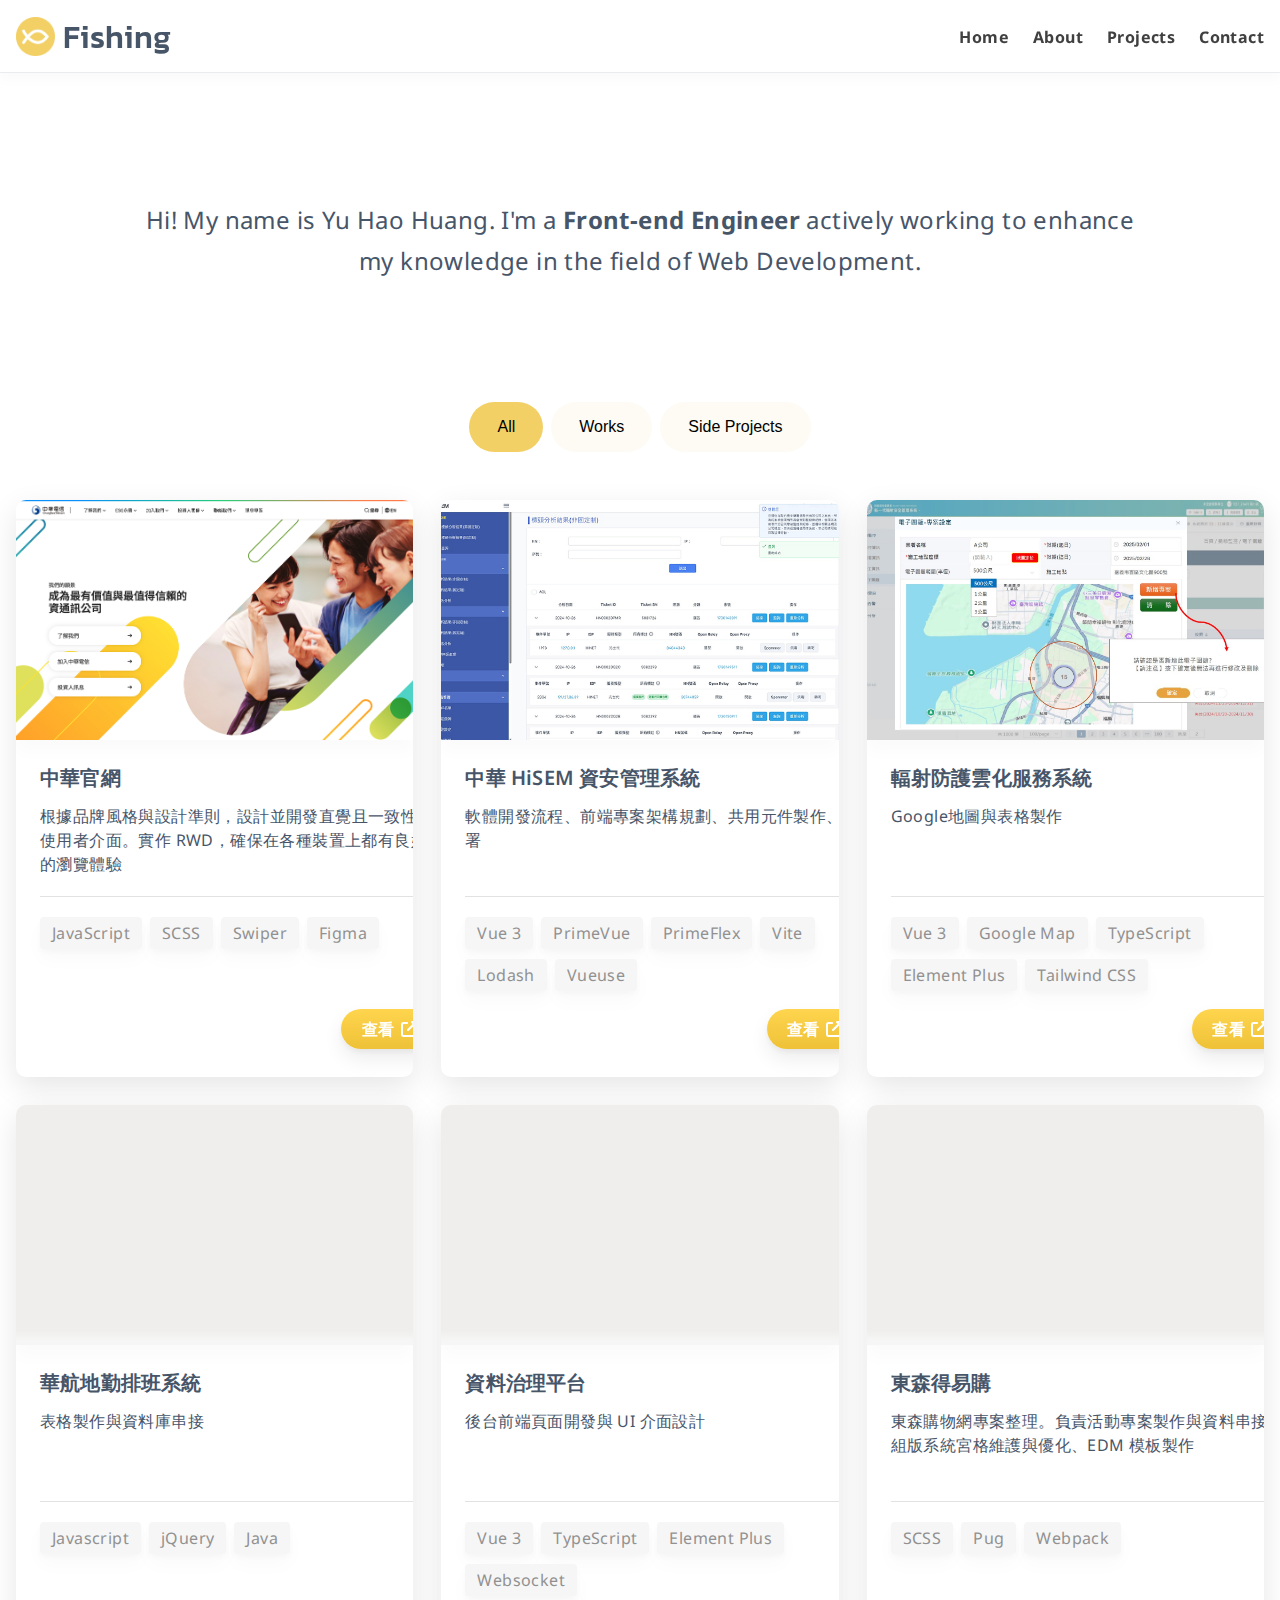
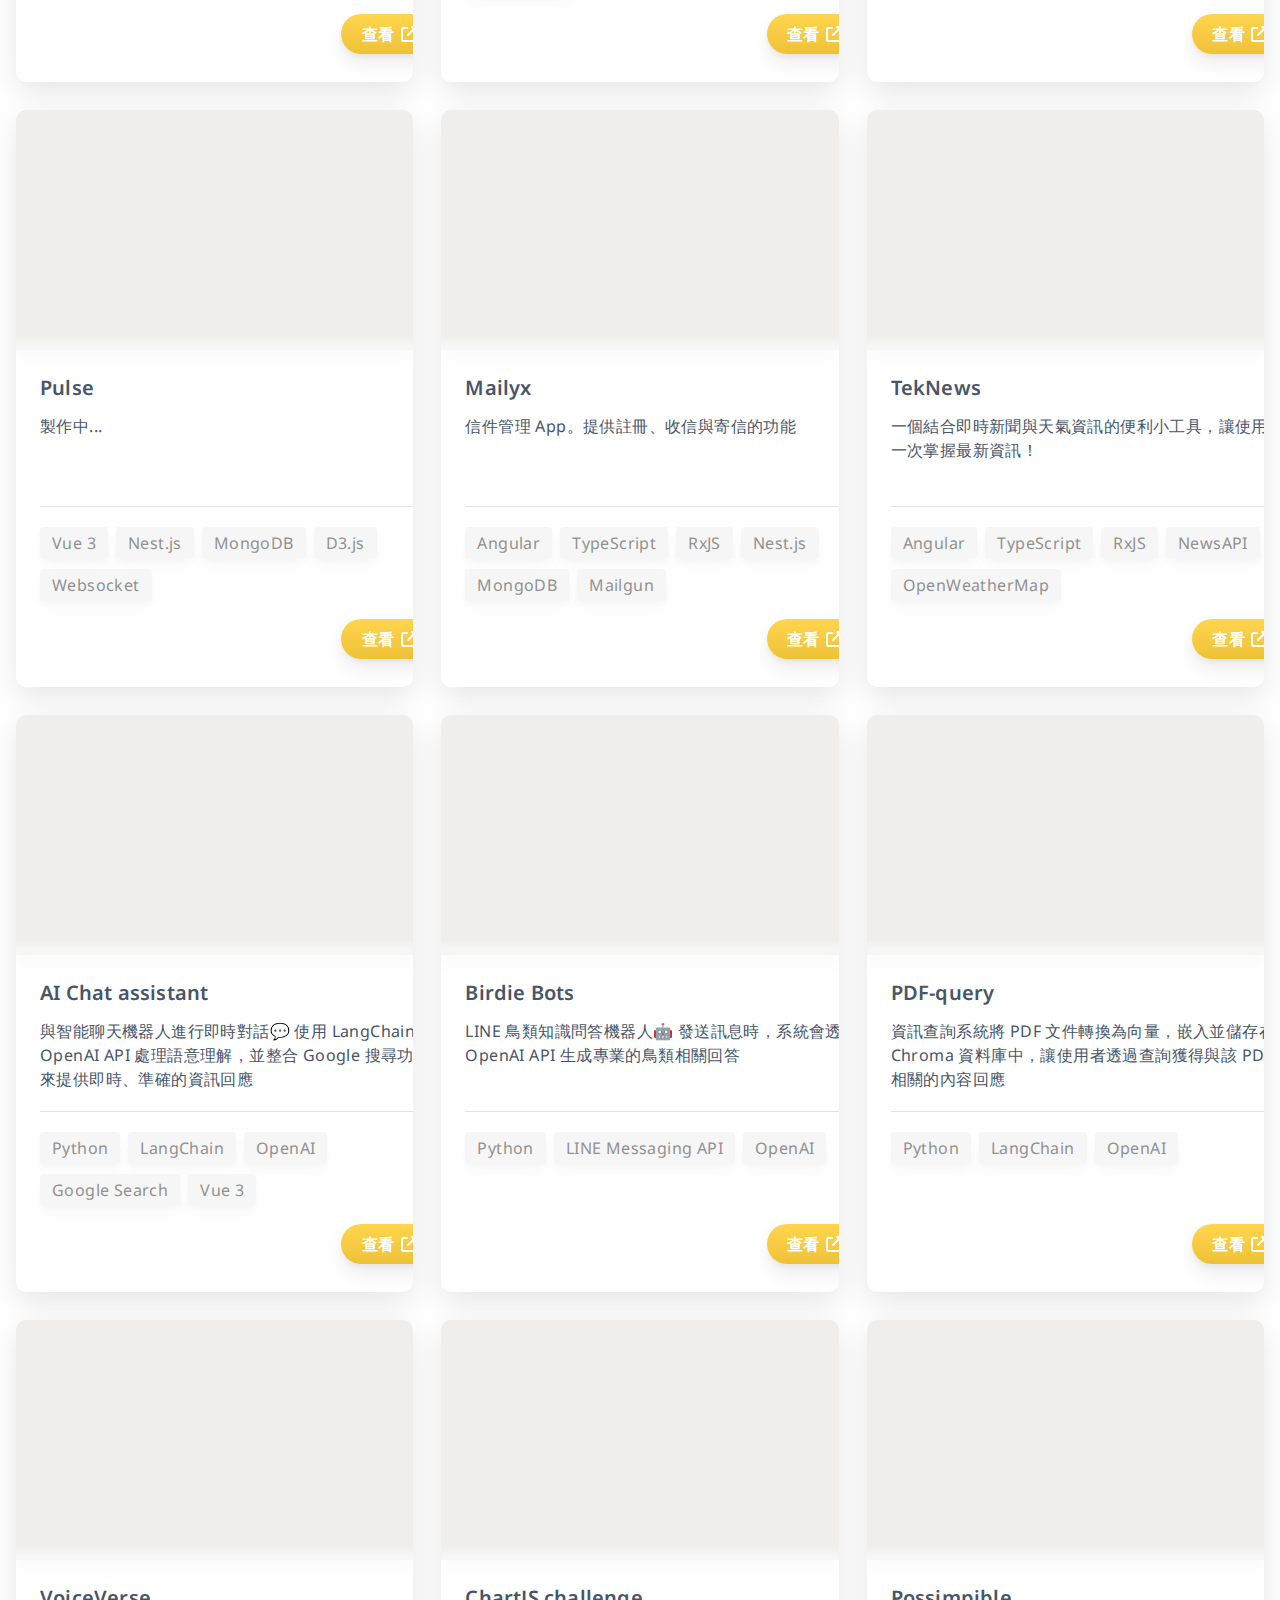
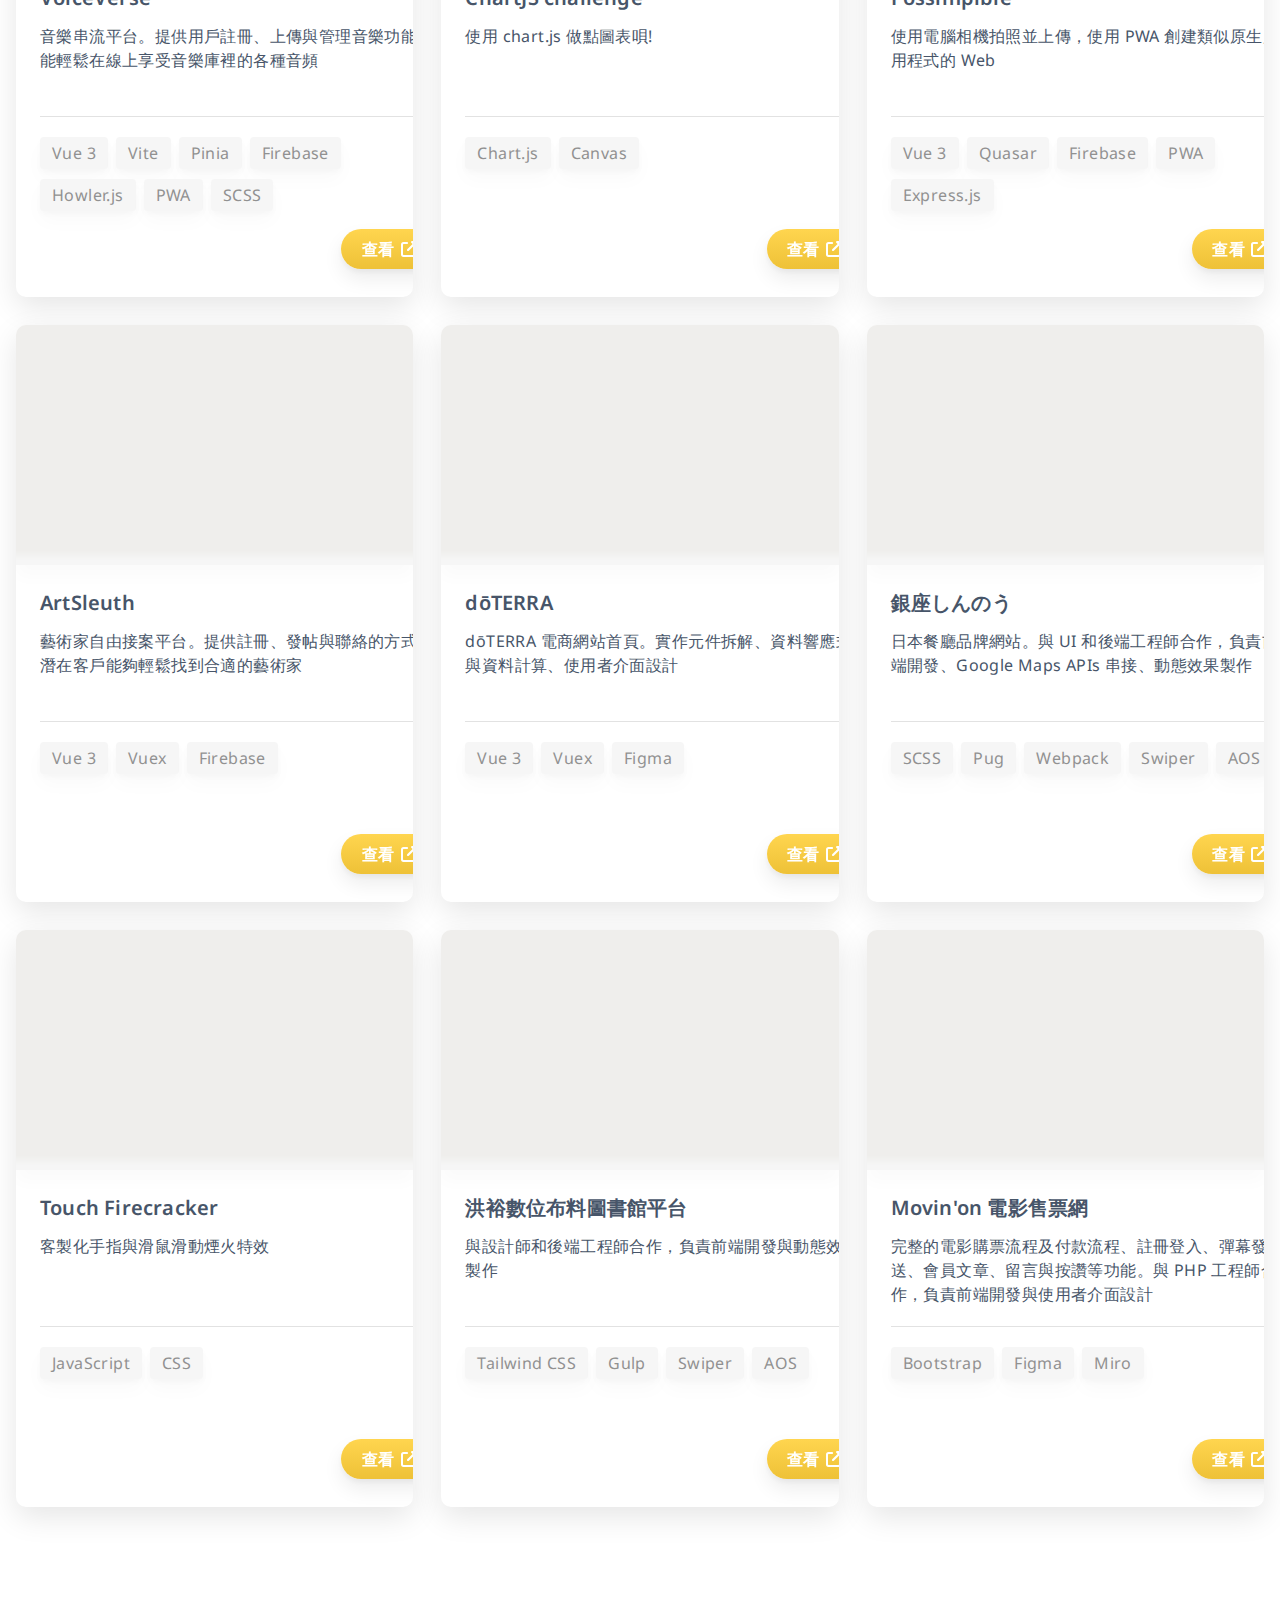
==== commit 794acbdc: "fix: 修改logo圖片" ====
--- a/index.html
+++ b/index.html
@@ -5,7 +5,7 @@
     <meta http-equiv="X-UA-Compatible" content="IE=edge" />
     <meta name="viewport" content="width=device-width, initial-scale=1.0" />
     <title>Fishing</title>
-    <link rel="icon" type="image/x-icon" href="logo-img.png" />
+    <link rel="icon" type="image/x-icon" href="logo-small.png" />
     <link
       rel="stylesheet"
       href="https://media.etmall.com.tw/sp/12500/generate_v1.5.5.css"
@@ -27,7 +27,7 @@
     <nav id="navMenu">
       <div class="nav__wrap">
         <div class="logo__wrap">
-          <img src="logo-img.png" alt="" />
+          <img src="logo-small.png" alt="" />
           <span class="logo__title">Fishing</span>
         </div>
         <ul class="works__wrap">
@@ -41,21 +41,22 @@
             <a href="#projects">Projects</a>
           </li>
           <li>
-            <a href="javascript:void(0)">Contact</a>
+            <a href="mailto:sam8212003@yahoo.com.tw">Contact</a>
           </li>
         </ul>
       </div>
     </nav>
     <main>
       <p class="description">
-        Hi! My name is Sam Huang. I'm a <strong>Web Developer</strong> actively
-        working to enhance my knowledge in the field of Data Visualization.
+        Hi! My name is Yu Hao Huang. I'm a
+        <strong>Front-end Engineer</strong> actively working to enhance my
+        knowledge in the field of Web Development.
       </p>
       <section class="sp-page">
         <div class="tabs">
           <button class="tab-button active" data-category="all">All</button>
           <button class="tab-button" data-category="works">Works</button>
-          <button class="tab-button" data-category="sp">SP</button>
+          <button class="tab-button" data-category="sp">Side Projects</button>
         </div>
         <ul id="projects" class="sp-page__wrap" data-category="all">
           <li class="item" data-category="works">
@@ -64,16 +65,14 @@
             </div>
             <div class="page__description">
               <div class="title">中華官網</div>
-              <ul class="info">
-                <li>
-                  UI/UX 設計：依據品牌規範，設計直覺化且具一致性的網站介面
-                </li>
-                <li>前端開發：RWD 切版</li>
-              </ul>
+              <p class="info">
+                根據品牌風格與設計準則，設計並開發直覺且一致性的使用者介面。實作
+                RWD，確保在各種裝置上都有良好的瀏覽體驗
+              </p>
               <div class="line"></div>
               <p class="tools">
                 <span class="tag">JavaScript</span><span class="tag">SCSS</span
-                ><span class="tag">Swiper</span>
+                ><span class="tag">Swiper</span><span class="tag">Figma</span>
               </p>
               <a href="https://www.cht.com.tw/zh-tw/home/cht" target="_blank">
                 <div class="more-button__wrap">
@@ -96,12 +95,14 @@
             </div>
             <div class="page__description">
               <div class="title">中華 HiSEM 資安管理系統</div>
-              <p class="info">前端專案架構規劃，共用元件製作</p>
+              <p class="info">
+                軟體開發流程、前端專案架構規劃、共用元件製作、部署
+              </p>
               <div class="line"></div>
               <p class="tools">
                 <span class="tag">Vue 3</span><span class="tag">PrimeVue</span
-                ><span class="tag">Vite</span><span class="tag">Lodash</span
-                ><span class="tag">Vueuse</span>
+                ><span class="tag">PrimeFlex</span><span class="tag">Vite</span
+                ><span class="tag">Lodash</span><span class="tag">Vueuse</span>
               </p>
               <a href="https://hisem.app/" target="_blank">
                 <div class="more-button__wrap">
@@ -132,7 +133,9 @@
               <div class="line"></div>
               <p class="tools">
                 <span class="tag">Vue 3</span><span class="tag">Google Map</span
-                ><span class="tag">Typescript</span>
+                ><span class="tag">TypeScript</span
+                ><span class="tag">Element Plus</span
+                ><span class="tag">Tailwind CSS</span>
               </p>
               <a href="javascript:;" target="_blank">
                 <div class="more-button__wrap">
@@ -189,8 +192,9 @@
               <p class="info">後台前端頁面開發與 UI 介面設計</p>
               <div class="line"></div>
               <p class="tools">
-                <span class="tag">Vue 3</span><span class="tag">Typescript</span
-                ><span class="tag">Element Plus</span>
+                <span class="tag">Vue 3</span><span class="tag">TypeScript</span
+                ><span class="tag">Element Plus</span
+                ><span class="tag">Websocket</span>
               </p>
               <a href="javascript:;" target="_blank">
                 <div class="more-button__wrap">
@@ -278,12 +282,13 @@
             </div>
             <div class="page__description">
               <div class="title">Mailyx</div>
-              <p class="info">寄信收信</p>
-              <div class="line"></div>
-              <p class="tools">
-                <span class="tag">Angular</span><span class="tag">Nest.js</span
-                ><span class="tag">MongoDB</span
-                ><span class="tag">Nodemailer</span>
+              <p class="info">信件管理 App。提供註冊、收信與寄信的功能</p>
+              <div class="line"></div>
+              <p class="tools">
+                <span class="tag">Angular</span
+                ><span class="tag">TypeScript</span><span class="tag">RxJS</span
+                ><span class="tag">Nest.js</span><span class="tag">MongoDB</span
+                ><span class="tag">Mailgun</span>
               </p>
               <a href="https://teknews.vercel.app/" target="_blank">
                 <div class="more-button__wrap">
@@ -306,10 +311,14 @@
             </div>
             <div class="page__description">
               <div class="title">TekNews</div>
-              <p class="info">TekNews</p>
-              <div class="line"></div>
-              <p class="tools">
-                <span class="tag">Angular</span><span class="tag">NewsAPI</span
+              <p class="info">
+                一個結合即時新聞與天氣資訊的便利小工具，讓使用者一次掌握最新資訊！
+              </p>
+              <div class="line"></div>
+              <p class="tools">
+                <span class="tag">Angular</span
+                ><span class="tag">TypeScript</span><span class="tag">RxJS</span
+                ><span class="tag">NewsAPI</span
                 ><span class="tag">OpenWeatherMap</span>
               </p>
               <a href="https://teknews.vercel.app/" target="_blank">
@@ -337,10 +346,15 @@
             </div>
             <div class="page__description">
               <div class="title">AI Chat assistant</div>
-              <p class="info">AI Chat assistant</p>
-              <div class="line"></div>
-              <p class="tools">
-                <span class="tag">LangChain</span><span class="tag">Python</span
+              <p class="info">
+                與智能聊天機器人進行即時對話💬 使用 LangChain 和 OpenAI API
+                處理語意理解，並整合 Google 搜尋功能來提供即時、準確的資訊回應
+              </p>
+              <div class="line"></div>
+              <p class="tools">
+                <span class="tag">Python</span><span class="tag">LangChain</span
+                ><span class="tag">OpenAI</span
+                ><span class="tag">Google Search</span
                 ><span class="tag">Vue 3</span>
               </p>
               <a
@@ -366,10 +380,17 @@
               <img src="./lazyload.jpg" data-src="./img/line-bots.jpg" alt="" />
             </div>
             <div class="page__description">
-              <div class="title">Line bots</div>
-              <p class="info">Line bots</p>
-              <div class="line"></div>
-              <p class="tools"><span class="tag">Python</span></p>
+              <div class="title">Birdie Bots</div>
+              <p class="info">
+                LINE 鳥類知識問答機器人🤖 發送訊息時，系統會透過 OpenAI API
+                生成專業的鳥類相關回答
+              </p>
+              <div class="line"></div>
+              <p class="tools">
+                <span class="tag">Python</span
+                ><span class="tag">LINE Messaging API</span
+                ><span class="tag">OpenAI</span>
+              </p>
               <a href="" target="_blank">
                 <div class="more-button__wrap">
                   <div class="more-button">
@@ -630,7 +651,9 @@
               <div class="title">Touch Firecracker</div>
               <p class="info">客製化手指與滑鼠滑動煙火特效</p>
               <div class="line"></div>
-              <p class="tools"><span class="tag">JavaScript</span></p>
+              <p class="tools">
+                <span class="tag">JavaScript</span><span class="tag">CSS</span>
+              </p>
               <a
                 href="./following-touch-firecracker/index.html"
                 target="_blank"
@@ -684,40 +707,6 @@
           </li>
           <li class="item" data-category="sp">
             <div class="img-wrap">
-              <img
-                src="./lazyload.jpg"
-                data-src="./img/tnet-digifab.jpg"
-                alt=""
-              />
-            </div>
-            <div class="page__description">
-              <div class="title">Tnet Digifab</div>
-              <p class="info">與設計師合作，負責前端切版</p>
-              <div class="line"></div>
-              <p class="tools">
-                <span class="tag">Tailwind CSS</span
-                ><span class="tag">Gulp</span>
-              </p>
-              <a
-                href="https://dev.creatop.tw/dev/2022/tnet-digifab/assets/zh-TW/advanced-filter/advanced-filter.html"
-                target="_blank"
-              >
-                <div class="more-button__wrap">
-                  <div class="more-button">
-                    <span>查看</span>
-                    <div class="icon-arrow">
-                      <i
-                        class="fa-solid fa-up-right-from-square"
-                        style="color: white"
-                      ></i>
-                    </div>
-                  </div>
-                </div>
-              </a>
-            </div>
-          </li>
-          <li class="item" data-category="sp">
-            <div class="img-wrap">
               <img src="./lazyload.jpg" data-src="./img/Movin-on.jpg" alt="" />
             </div>
             <div class="page__description">
@@ -728,8 +717,8 @@
               </p>
               <div class="line"></div>
               <p class="tools">
-                <span class="tag">Bootstrap 4</span
-                ><span class="tag">Figma</span><span class="tag">Miro</span>
+                <span class="tag">Bootstrap</span><span class="tag">Figma</span
+                ><span class="tag">Miro</span>
               </p>
               <a
                 href="https://www.youtube.com/watch?v=OMYploDx6BY&t=131s"
--- a/style.css
+++ b/style.css
@@ -327,14 +327,12 @@
 .tools .tag {
   display: inline-block;
   border-radius: 4px;
-  /* height: 40px; */
   padding: 4px 12px;
   margin-right: 8px;
-  margin-bottom: 8px;
+  margin-bottom: 10px;
   color: #919191;
-  /* border: 1px solid #e8e8e8; */
   background-color: #f6f6f6;
-  box-shadow: 0 10px 20px rgba(0, 0, 0, .035),0 3px 6px rgba(0, 0, 0, .035);
+  box-shadow: 0 10px 20px rgba(0, 0, 0, .025),0 3px 6px rgba(0, 0, 0, .025);
 }
 
 .tabs {
@@ -352,15 +350,16 @@
   border: none;
   border-radius: 50px;
   font-size: 16px;
+  font-weight: 500;
   transition: 0.1s ease-out;
 }
 
 .tab-button:hover {
-  background-color: #F6DE95;
+  background-color: #F2D066;
 }
 
 .tab-button.active {
-  background-color: #F6DE95;
+  background-color: #F2D066;
 }
 
 .icon-arrow {
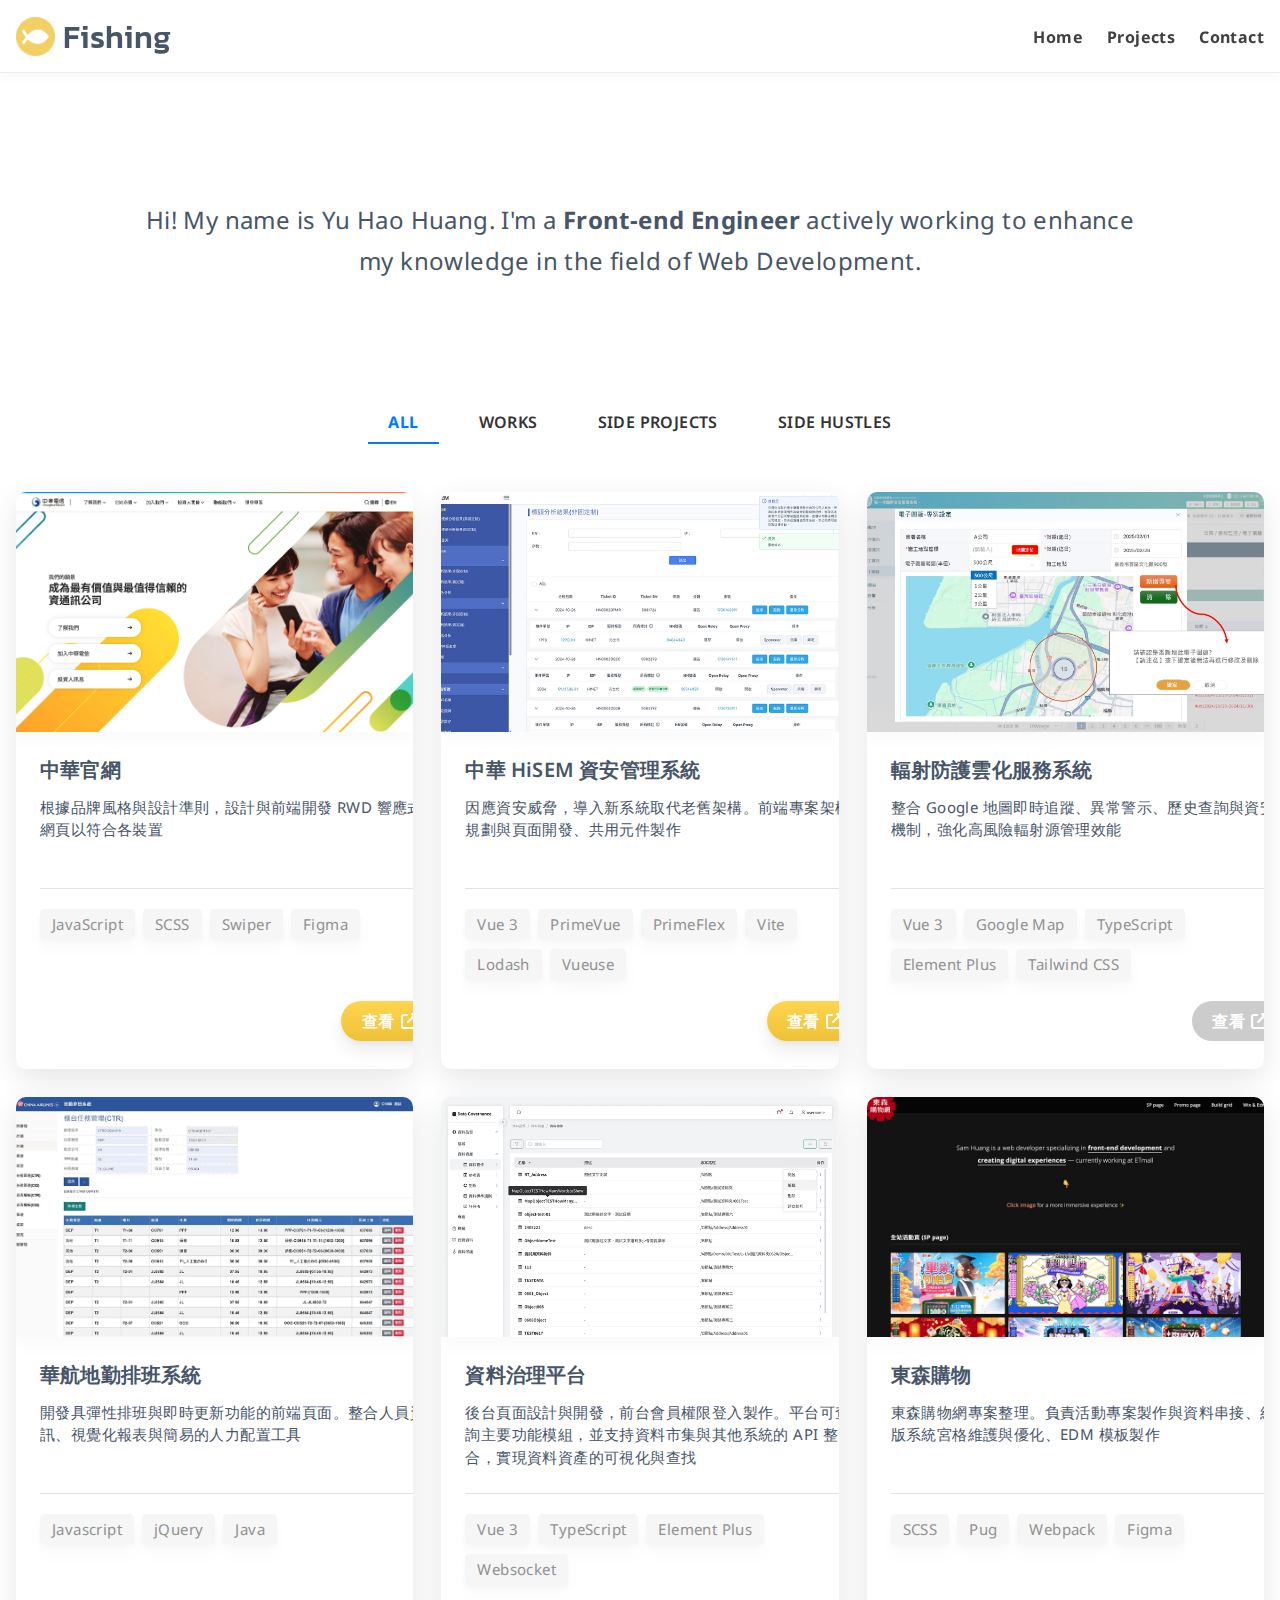
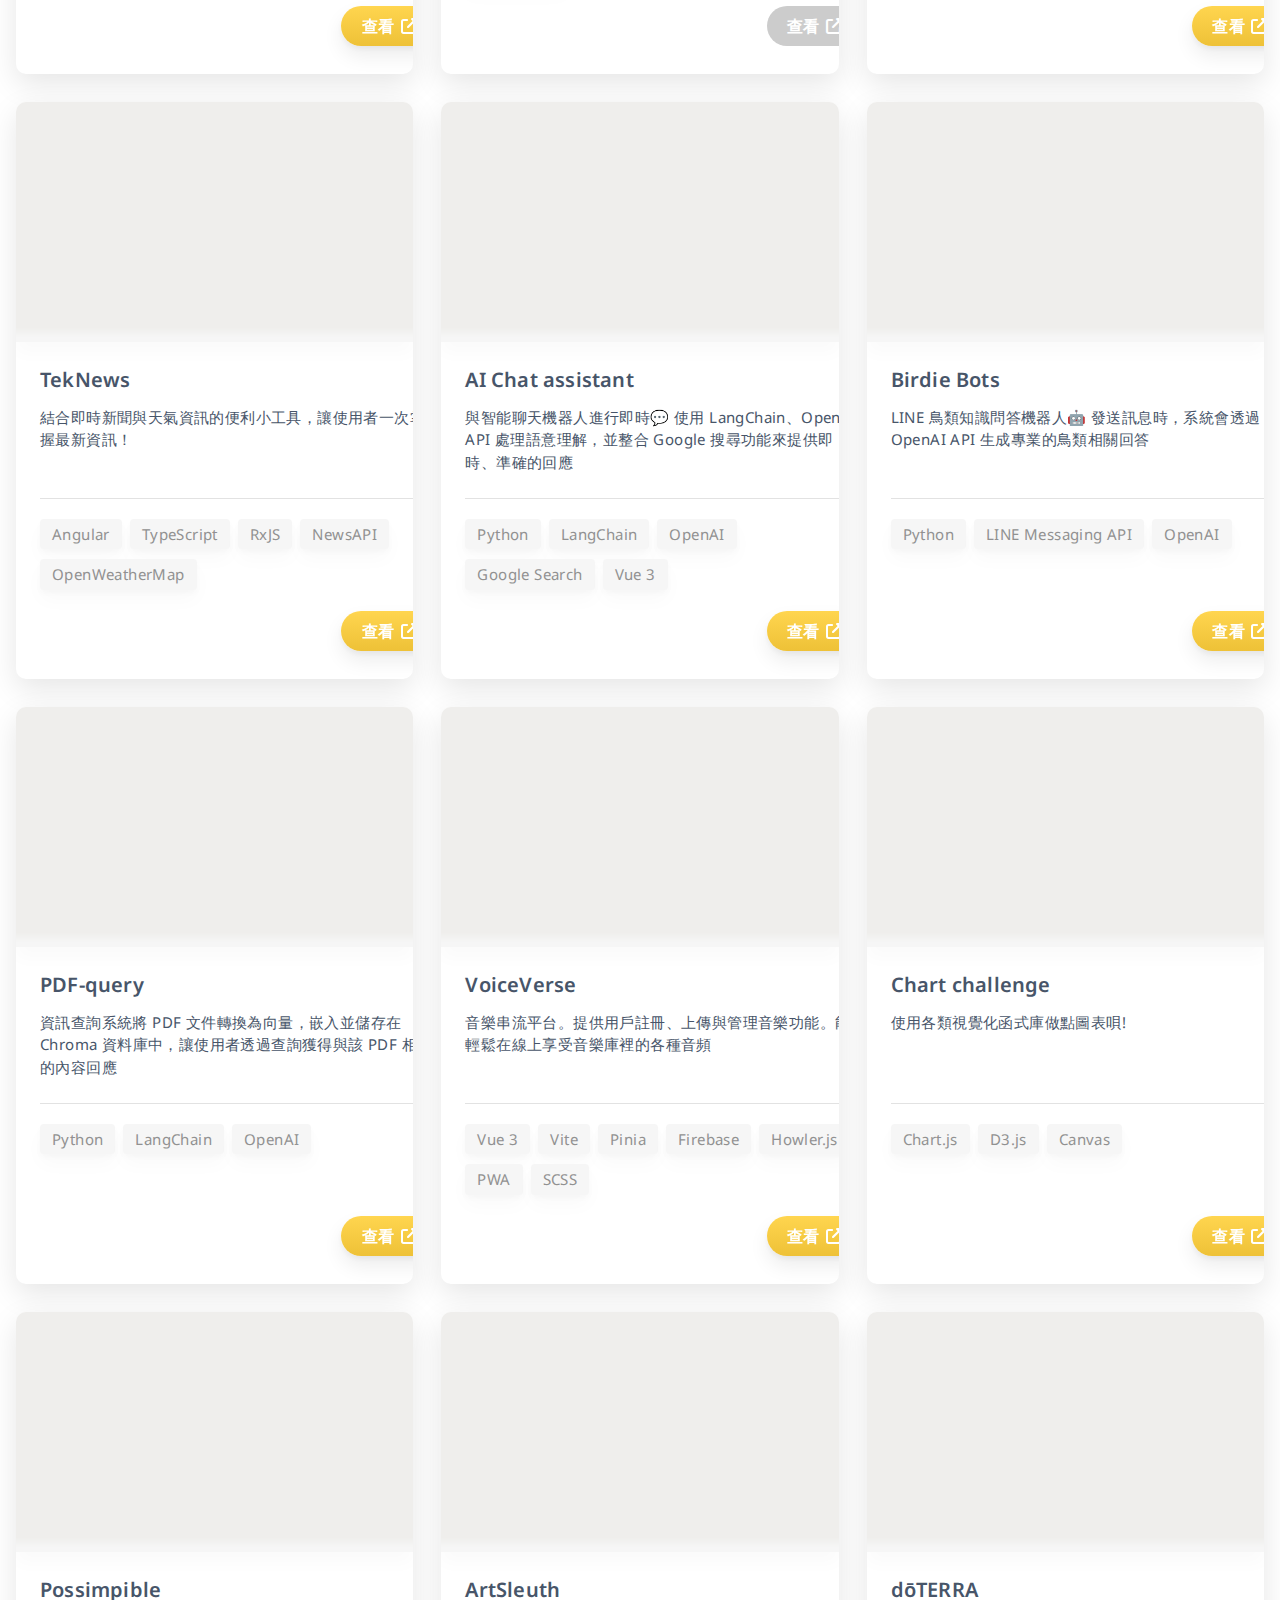
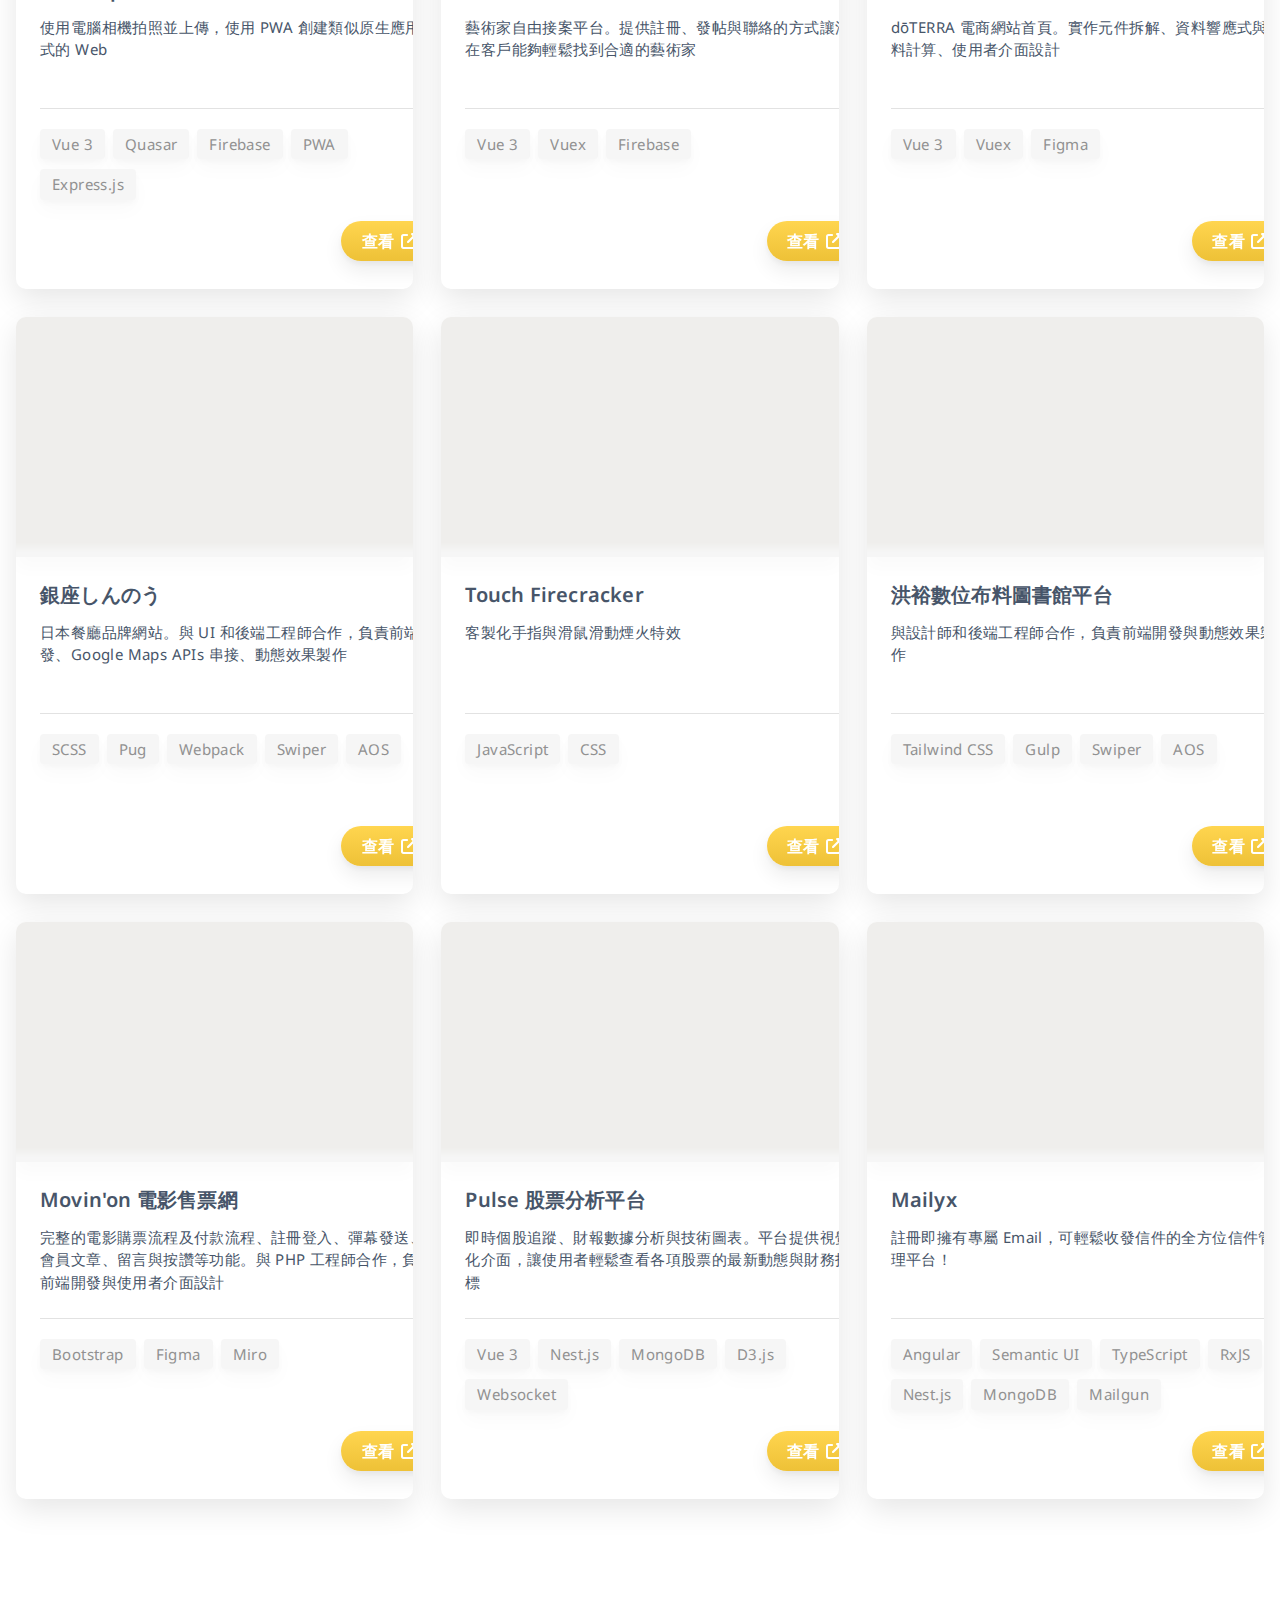
==== commit e6af20fe: "feat: 新增部分專案摘要" ====
--- a/index.html
+++ b/index.html
@@ -6,20 +6,14 @@
     <meta name="viewport" content="width=device-width, initial-scale=1.0" />
     <title>Fishing</title>
     <link rel="icon" type="image/x-icon" href="logo-small.png" />
-    <link
-      rel="stylesheet"
-      href="https://media.etmall.com.tw/sp/12500/generate_v1.5.5.css"
-    />
+    <link rel="stylesheet" href="https://media.etmall.com.tw/sp/12500/generate_v1.5.5.css" />
     <link rel="preconnect" href="https://fonts.googleapis.com" />
     <link rel="preconnect" href="https://fonts.gstatic.com" crossorigin />
     <link
       href="https://fonts.googleapis.com/css2?family=Noto+Sans:ital,wght@0,100..900;1,100..900&family=Kanit:ital,wght@0,100;0,200;0,300;0,400;0,500;0,600;0,700;0,800;0,900;1,100;1,200;1,300;1,400;1,500;1,600;1,700;1,800;1,900&display=swap"
       rel="stylesheet"
     />
-    <link
-      rel="stylesheet"
-      href="https://cdnjs.cloudflare.com/ajax/libs/font-awesome/6.5.1/css/all.min.css"
-    />
+    <link rel="stylesheet" href="https://cdnjs.cloudflare.com/ajax/libs/font-awesome/6.5.1/css/all.min.css" />
     <link rel="stylesheet" href="./style.css" />
   </head>
 
@@ -35,9 +29,6 @@
             <a href="javascript:void(0)">Home</a>
           </li>
           <li>
-            <a href="javascript:void(0)">About</a>
-          </li>
-          <li>
             <a href="#projects">Projects</a>
           </li>
           <li>
@@ -49,14 +40,14 @@
     <main>
       <p class="description">
         Hi! My name is Yu Hao Huang. I'm a
-        <strong>Front-end Engineer</strong> actively working to enhance my
-        knowledge in the field of Web Development.
+        <strong>Front-end Engineer</strong> actively working to enhance my knowledge in the field of Web Development.
       </p>
       <section class="sp-page">
         <div class="tabs">
-          <button class="tab-button active" data-category="all">All</button>
-          <button class="tab-button" data-category="works">Works</button>
-          <button class="tab-button" data-category="sp">Side Projects</button>
+          <a class="tab-button active" data-category="all">All</a>
+          <a class="tab-button" data-category="works">Works</a>
+          <a class="tab-button" data-category="sp">Side Projects</a>
+          <a class="tab-button" data-category="sh">Side Hustles</a>
         </div>
         <ul id="projects" class="sp-page__wrap" data-category="all">
           <li class="item" data-category="works">
@@ -65,24 +56,116 @@
             </div>
             <div class="page__description">
               <div class="title">中華官網</div>
+              <p class="info">根據品牌風格與設計準則，設計與前端開發 RWD 響應式網頁以符合各裝置</p>
+              <div class="line"></div>
+              <p class="tools">
+                <span class="tag">JavaScript</span><span class="tag">SCSS</span><span class="tag">Swiper</span
+                ><span class="tag">Figma</span>
+              </p>
+              <a href="https://www.cht.com.tw/zh-tw/home/cht" target="_blank">
+                <div class="more-button__wrap">
+                  <div class="more-button">
+                    <span>查看</span>
+                    <div class="icon-arrow">
+                      <i class="fa-solid fa-up-right-from-square" style="color: white"></i>
+                    </div>
+                  </div>
+                </div>
+              </a>
+            </div>
+          </li>
+          <li class="item" data-category="works">
+            <div class="img-wrap">
+              <img src="./lazyload.jpg" data-src="./img/hisem.jpg" alt="" />
+            </div>
+            <div class="page__description">
+              <div class="title">中華 HiSEM 資安管理系統</div>
+              <p class="info">因應資安威脅，導入新系統取代老舊架構。前端專案架構規劃與頁面開發、共用元件製作</p>
+              <div class="line"></div>
+              <p class="tools">
+                <span class="tag">Vue 3</span><span class="tag">PrimeVue</span><span class="tag">PrimeFlex</span
+                ><span class="tag">Vite</span><span class="tag">Lodash</span><span class="tag">Vueuse</span>
+              </p>
+              <a href="https://hisem.app/" target="_blank">
+                <div class="more-button__wrap">
+                  <div class="more-button">
+                    <span>查看</span>
+                    <div class="icon-arrow">
+                      <i class="fa-solid fa-up-right-from-square" style="color: white"></i>
+                    </div>
+                  </div>
+                </div>
+              </a>
+            </div>
+          </li>
+          <li class="item" data-category="works">
+            <div class="img-wrap">
+              <img src="./lazyload.jpg" data-src="./img/aeclice-web.jpg" alt="" />
+            </div>
+            <div class="page__description">
+              <div class="title">輻射防護雲化服務系統</div>
+              <p class="info">整合 Google 地圖即時追蹤、異常警示、歷史查詢與資安機制，強化高風險輻射源管理效能</p>
+              <div class="line"></div>
+              <p class="tools">
+                <span class="tag">Vue 3</span><span class="tag">Google Map</span><span class="tag">TypeScript</span
+                ><span class="tag">Element Plus</span><span class="tag">Tailwind CSS</span>
+              </p>
+              <a class="disabled-link">
+                <div class="more-button__wrap">
+                  <div class="more-button disabled">
+                    <span>查看</span>
+                    <div class="icon-arrow">
+                      <i class="fa-solid fa-up-right-from-square" style="color: white"></i>
+                    </div>
+                  </div>
+                </div>
+              </a>
+            </div>
+          </li>
+          <li class="item" data-category="works">
+            <div class="img-wrap">
+              <img src="./lazyload.jpg" data-src="./img/gss.jpg" alt="" />
+            </div>
+            <div class="page__description">
+              <div class="title">華航地勤排班系統</div>
+              <p class="info">開發具彈性排班與即時更新功能的前端頁面。整合人員資訊、視覺化報表與簡易的人力配置工具</p>
+              <div class="line"></div>
+              <p class="tools">
+                <span class="tag">Javascript</span><span class="tag">jQuery</span><span class="tag">Java</span>
+              </p>
+              <a href="http://192.168.63.67/gssAdm/code/iam" target="_blank">
+                <div class="more-button__wrap">
+                  <div class="more-button">
+                    <span>查看</span>
+                    <div class="icon-arrow">
+                      <i class="fa-solid fa-up-right-from-square" style="color: white"></i>
+                    </div>
+                  </div>
+                </div>
+              </a>
+            </div>
+          </li>
+          <li class="item" data-category="works">
+            <div class="img-wrap">
+              <img src="./lazyload.jpg" data-src="./img/data-quality.jpg" alt="" />
+            </div>
+            <div class="page__description">
+              <div class="title">資料治理平台</div>
               <p class="info">
-                根據品牌風格與設計準則，設計並開發直覺且一致性的使用者介面。實作
-                RWD，確保在各種裝置上都有良好的瀏覽體驗
-              </p>
-              <div class="line"></div>
-              <p class="tools">
-                <span class="tag">JavaScript</span><span class="tag">SCSS</span
-                ><span class="tag">Swiper</span><span class="tag">Figma</span>
-              </p>
-              <a href="https://www.cht.com.tw/zh-tw/home/cht" target="_blank">
-                <div class="more-button__wrap">
-                  <div class="more-button">
-                    <span>查看</span>
-                    <div class="icon-arrow">
-                      <i
-                        class="fa-solid fa-up-right-from-square"
-                        style="color: white"
-                      ></i>
+                後台頁面設計與開發，前台會員權限登入製作。平台可查詢主要功能模組，並支持資料市集與其他系統的 API
+                整合，實現資料資產的可視化與查找
+              </p>
+              <div class="line"></div>
+              <p class="tools">
+                <span class="tag">Vue 3</span><span class="tag">TypeScript</span><span class="tag">Element Plus</span
+                ><span class="tag">Websocket</span>
+              </p>
+              <a class="disabled-link">
+                <div class="more-button__wrap">
+                  <div class="more-button disabled">
+                    <span>查看</span>
+                    <div class="icon-arrow">
+                      <i class="fa-solid fa-up-right-from-square" style="color: white"></i>
                     </div>
                   </div>
                 </div>
@@ -91,284 +174,73 @@
           </li>
           <li class="item" data-category="works">
             <div class="img-wrap">
-              <img src="./lazyload.jpg" data-src="./img/hisem.jpg" alt="" />
-            </div>
-            <div class="page__description">
-              <div class="title">中華 HiSEM 資安管理系統</div>
-              <p class="info">
-                軟體開發流程、前端專案架構規劃、共用元件製作、部署
-              </p>
-              <div class="line"></div>
-              <p class="tools">
-                <span class="tag">Vue 3</span><span class="tag">PrimeVue</span
-                ><span class="tag">PrimeFlex</span><span class="tag">Vite</span
-                ><span class="tag">Lodash</span><span class="tag">Vueuse</span>
-              </p>
-              <a href="https://hisem.app/" target="_blank">
-                <div class="more-button__wrap">
-                  <div class="more-button">
-                    <span>查看</span>
-                    <div class="icon-arrow">
-                      <i
-                        class="fa-solid fa-up-right-from-square"
-                        style="color: white"
-                      ></i>
-                    </div>
-                  </div>
-                </div>
-              </a>
-            </div>
-          </li>
-          <li class="item" data-category="works">
-            <div class="img-wrap">
-              <img
-                src="./lazyload.jpg"
-                data-src="./img/aeclice-web.jpg"
-                alt=""
-              />
-            </div>
-            <div class="page__description">
-              <div class="title">輻射防護雲化服務系統</div>
-              <p class="info">Google地圖與表格製作</p>
-              <div class="line"></div>
-              <p class="tools">
-                <span class="tag">Vue 3</span><span class="tag">Google Map</span
-                ><span class="tag">TypeScript</span
-                ><span class="tag">Element Plus</span
-                ><span class="tag">Tailwind CSS</span>
-              </p>
-              <a href="javascript:;" target="_blank">
-                <div class="more-button__wrap">
-                  <div class="more-button">
-                    <span>查看</span>
-                    <div class="icon-arrow">
-                      <i
-                        class="fa-solid fa-up-right-from-square"
-                        style="color: white"
-                      ></i>
-                    </div>
-                  </div>
-                </div>
-              </a>
-            </div>
-          </li>
-          <li class="item" data-category="works">
-            <div class="img-wrap">
-              <img src="./lazyload.jpg" data-src="./img/gss.jpg" alt="" />
-            </div>
-            <div class="page__description">
-              <div class="title">華航地勤排班系統</div>
-              <p class="info">表格製作與資料庫串接</p>
-              <div class="line"></div>
-              <p class="tools">
-                <span class="tag">Javascript</span
-                ><span class="tag">jQuery</span><span class="tag">Java</span>
-              </p>
-              <a href="https://voice-verse.vercel.app/" target="_blank">
-                <div class="more-button__wrap">
-                  <div class="more-button">
-                    <span>查看</span>
-                    <div class="icon-arrow">
-                      <i
-                        class="fa-solid fa-up-right-from-square"
-                        style="color: white"
-                      ></i>
-                    </div>
-                  </div>
-                </div>
-              </a>
-            </div>
-          </li>
-          <li class="item" data-category="works">
-            <div class="img-wrap">
-              <img
-                src="./lazyload.jpg"
-                data-src="./img/data-quality.jpg"
-                alt=""
-              />
-            </div>
-            <div class="page__description">
-              <div class="title">資料治理平台</div>
-              <p class="info">後台前端頁面開發與 UI 介面設計</p>
-              <div class="line"></div>
-              <p class="tools">
-                <span class="tag">Vue 3</span><span class="tag">TypeScript</span
-                ><span class="tag">Element Plus</span
-                ><span class="tag">Websocket</span>
-              </p>
-              <a href="javascript:;" target="_blank">
-                <div class="more-button__wrap">
-                  <div class="more-button">
-                    <span>查看</span>
-                    <div class="icon-arrow">
-                      <i
-                        class="fa-solid fa-up-right-from-square"
-                        style="color: white"
-                      ></i>
-                    </div>
-                  </div>
-                </div>
-              </a>
-            </div>
-          </li>
-          <li class="item" data-category="works">
-            <div class="img-wrap">
-              <img
-                src="./lazyload.jpg"
-                data-src="./img/etmall-front-design.jpg"
-                alt=""
-              />
-            </div>
-            <div class="page__description">
-              <div class="title">東森得易購</div>
-              <p class="info">
-                東森購物網專案整理。負責活動專案製作與資料串接、組版系統宮格維護與優化、EDM
-                模板製作
-              </p>
-              <div class="line"></div>
-              <p class="tools">
-                <span class="tag">SCSS</span><span class="tag">Pug</span
-                ><span class="tag">Webpack</span>
-              </p>
-              <a
-                href="https://sam821203.github.io/ehsn-front-design/"
-                target="_blank"
-              >
-                <div class="more-button__wrap">
-                  <div class="more-button">
-                    <span>查看</span>
-                    <div class="icon-arrow">
-                      <i
-                        class="fa-solid fa-up-right-from-square"
-                        style="color: white"
-                      ></i>
-                    </div>
-                  </div>
-                </div>
-              </a>
-            </div>
-          </li>
-          <li class="item" data-category="sp">
-            <div class="img-wrap">
-              <img src="./lazyload.jpg" data-src="./img/empty.jpg" alt="" />
-            </div>
-            <div class="page__description">
-              <div class="title">Pulse</div>
-              <p class="info">製作中...</p>
-              <div class="line"></div>
-              <p class="tools">
-                <span class="tag">Vue 3</span><span class="tag">Nest.js</span
-                ><span class="tag">MongoDB</span><span class="tag">D3.js</span
-                ><span class="tag">Websocket</span>
+              <img src="./lazyload.jpg" data-src="./img/etmall-front-design.jpg" alt="" />
+            </div>
+            <div class="page__description">
+              <div class="title">東森購物</div>
+              <p class="info">東森購物網專案整理。負責活動專案製作與資料串接、組版系統宮格維護與優化、EDM 模板製作</p>
+              <div class="line"></div>
+              <p class="tools">
+                <span class="tag">SCSS</span><span class="tag">Pug</span><span class="tag">Webpack</span
+                ><span class="tag">Figma</span>
+              </p>
+              <a href="https://sam821203.github.io/ehsn-front-design/" target="_blank">
+                <div class="more-button__wrap">
+                  <div class="more-button">
+                    <span>查看</span>
+                    <div class="icon-arrow">
+                      <i class="fa-solid fa-up-right-from-square" style="color: white"></i>
+                    </div>
+                  </div>
+                </div>
+              </a>
+            </div>
+          </li>
+          <li class="item" data-category="sp">
+            <div class="img-wrap">
+              <img src="./lazyload.jpg" data-src="./img/teknews.jpg" alt="" />
+            </div>
+            <div class="page__description">
+              <div class="title">TekNews</div>
+              <p class="info">結合即時新聞與天氣資訊的便利小工具，讓使用者一次掌握最新資訊！</p>
+              <div class="line"></div>
+              <p class="tools">
+                <span class="tag">Angular</span><span class="tag">TypeScript</span><span class="tag">RxJS</span
+                ><span class="tag">NewsAPI</span><span class="tag">OpenWeatherMap</span>
               </p>
               <a href="https://teknews.vercel.app/" target="_blank">
                 <div class="more-button__wrap">
                   <div class="more-button">
                     <span>查看</span>
                     <div class="icon-arrow">
-                      <i
-                        class="fa-solid fa-up-right-from-square"
-                        style="color: white"
-                      ></i>
-                    </div>
-                  </div>
-                </div>
-              </a>
-            </div>
-          </li>
-          <li class="item" data-category="sp">
-            <div class="img-wrap">
-              <img src="./lazyload.jpg" data-src="./img/empty.jpg" alt="" />
-            </div>
-            <div class="page__description">
-              <div class="title">Mailyx</div>
-              <p class="info">信件管理 App。提供註冊、收信與寄信的功能</p>
-              <div class="line"></div>
-              <p class="tools">
-                <span class="tag">Angular</span
-                ><span class="tag">TypeScript</span><span class="tag">RxJS</span
-                ><span class="tag">Nest.js</span><span class="tag">MongoDB</span
-                ><span class="tag">Mailgun</span>
-              </p>
-              <a href="https://teknews.vercel.app/" target="_blank">
-                <div class="more-button__wrap">
-                  <div class="more-button">
-                    <span>查看</span>
-                    <div class="icon-arrow">
-                      <i
-                        class="fa-solid fa-up-right-from-square"
-                        style="color: white"
-                      ></i>
-                    </div>
-                  </div>
-                </div>
-              </a>
-            </div>
-          </li>
-          <li class="item" data-category="sp">
-            <div class="img-wrap">
-              <img src="./lazyload.jpg" data-src="./img/teknews.jpg" alt="" />
-            </div>
-            <div class="page__description">
-              <div class="title">TekNews</div>
-              <p class="info">
-                一個結合即時新聞與天氣資訊的便利小工具，讓使用者一次掌握最新資訊！
-              </p>
-              <div class="line"></div>
-              <p class="tools">
-                <span class="tag">Angular</span
-                ><span class="tag">TypeScript</span><span class="tag">RxJS</span
-                ><span class="tag">NewsAPI</span
-                ><span class="tag">OpenWeatherMap</span>
-              </p>
-              <a href="https://teknews.vercel.app/" target="_blank">
-                <div class="more-button__wrap">
-                  <div class="more-button">
-                    <span>查看</span>
-                    <div class="icon-arrow">
-                      <i
-                        class="fa-solid fa-up-right-from-square"
-                        style="color: white"
-                      ></i>
-                    </div>
-                  </div>
-                </div>
-              </a>
-            </div>
-          </li>
-          <li class="item" data-category="sp">
-            <div class="img-wrap">
-              <img
-                src="./lazyload.jpg"
-                data-src="./img/ai-chat-assisant.jpg"
-                alt=""
-              />
+                      <i class="fa-solid fa-up-right-from-square" style="color: white"></i>
+                    </div>
+                  </div>
+                </div>
+              </a>
+            </div>
+          </li>
+          <li class="item" data-category="sp">
+            <div class="img-wrap">
+              <img src="./lazyload.jpg" data-src="./img/ai-chat-assisant.jpg" alt="" />
             </div>
             <div class="page__description">
               <div class="title">AI Chat assistant</div>
               <p class="info">
-                與智能聊天機器人進行即時對話💬 使用 LangChain 和 OpenAI API
-                處理語意理解，並整合 Google 搜尋功能來提供即時、準確的資訊回應
-              </p>
-              <div class="line"></div>
-              <p class="tools">
-                <span class="tag">Python</span><span class="tag">LangChain</span
-                ><span class="tag">OpenAI</span
-                ><span class="tag">Google Search</span
-                ><span class="tag">Vue 3</span>
-              </p>
-              <a
-                href="https://chat-bot-green-three.vercel.app/"
-                target="_blank"
-              >
-                <div class="more-button__wrap">
-                  <div class="more-button">
-                    <span>查看</span>
-                    <div class="icon-arrow">
-                      <i
-                        class="fa-solid fa-up-right-from-square"
-                        style="color: white"
-                      ></i>
+                與智能聊天機器人進行即時💬 使用 LangChain、OpenAI API 處理語意理解，並整合 Google
+                搜尋功能來提供即時、準確的回應
+              </p>
+              <div class="line"></div>
+              <p class="tools">
+                <span class="tag">Python</span><span class="tag">LangChain</span><span class="tag">OpenAI</span
+                ><span class="tag">Google Search</span><span class="tag">Vue 3</span>
+              </p>
+              <a href="https://chat-bot-green-three.vercel.app/" target="_blank">
+                <div class="more-button__wrap">
+                  <div class="more-button">
+                    <span>查看</span>
+                    <div class="icon-arrow">
+                      <i class="fa-solid fa-up-right-from-square" style="color: white"></i>
                     </div>
                   </div>
                 </div>
@@ -381,25 +253,18 @@
             </div>
             <div class="page__description">
               <div class="title">Birdie Bots</div>
-              <p class="info">
-                LINE 鳥類知識問答機器人🤖 發送訊息時，系統會透過 OpenAI API
-                生成專業的鳥類相關回答
-              </p>
-              <div class="line"></div>
-              <p class="tools">
-                <span class="tag">Python</span
-                ><span class="tag">LINE Messaging API</span
+              <p class="info">LINE 鳥類知識問答機器人🤖 發送訊息時，系統會透過 OpenAI API 生成專業的鳥類相關回答</p>
+              <div class="line"></div>
+              <p class="tools">
+                <span class="tag">Python</span><span class="tag">LINE Messaging API</span
                 ><span class="tag">OpenAI</span>
               </p>
-              <a href="" target="_blank">
-                <div class="more-button__wrap">
-                  <div class="more-button">
-                    <span>查看</span>
-                    <div class="icon-arrow">
-                      <i
-                        class="fa-solid fa-up-right-from-square"
-                        style="color: white"
-                      ></i>
+              <a href="https://github.com/sam821203/birdie-bot" target="_blank">
+                <div class="more-button__wrap">
+                  <div class="more-button">
+                    <span>查看</span>
+                    <div class="icon-arrow">
+                      <i class="fa-solid fa-up-right-from-square" style="color: white"></i>
                     </div>
                   </div>
                 </div>
@@ -413,47 +278,36 @@
             <div class="page__description">
               <div class="title">PDF-query</div>
               <p class="info">
-                資訊查詢系統將 PDF 文件轉換為向量，嵌入並儲存在 Chroma
-                資料庫中，讓使用者透過查詢獲得與該 PDF 相關的內容回應
-              </p>
-              <div class="line"></div>
-              <p class="tools">
-                <span class="tag">Python</span><span class="tag">LangChain</span
-                ><span class="tag">OpenAI</span>
-              </p>
-              <a href="" target="_blank">
-                <div class="more-button__wrap">
-                  <div class="more-button">
-                    <span>查看</span>
-                    <div class="icon-arrow">
-                      <i
-                        class="fa-solid fa-up-right-from-square"
-                        style="color: white"
-                      ></i>
-                    </div>
-                  </div>
-                </div>
-              </a>
-            </div>
-          </li>
-          <li class="item" data-category="sp">
-            <div class="img-wrap">
-              <img
-                src="./lazyload.jpg"
-                data-src="./img/voice-verse.jpg"
-                alt=""
-              />
+                資訊查詢系統將 PDF 文件轉換為向量，嵌入並儲存在 Chroma 資料庫中，讓使用者透過查詢獲得與該 PDF
+                相關的內容回應
+              </p>
+              <div class="line"></div>
+              <p class="tools">
+                <span class="tag">Python</span><span class="tag">LangChain</span><span class="tag">OpenAI</span>
+              </p>
+              <a href="https://github.com/sam821203/birdie-bot" target="_blank">
+                <div class="more-button__wrap">
+                  <div class="more-button">
+                    <span>查看</span>
+                    <div class="icon-arrow">
+                      <i class="fa-solid fa-up-right-from-square" style="color: white"></i>
+                    </div>
+                  </div>
+                </div>
+              </a>
+            </div>
+          </li>
+          <li class="item" data-category="sp">
+            <div class="img-wrap">
+              <img src="./lazyload.jpg" data-src="./img/voice-verse.jpg" alt="" />
             </div>
             <div class="page__description">
               <div class="title">VoiceVerse</div>
-              <p class="info">
-                音樂串流平台。提供用戶註冊、上傳與管理音樂功能。能輕鬆在線上享受音樂庫裡的各種音頻
-              </p>
-              <div class="line"></div>
-              <p class="tools">
-                <span class="tag">Vue 3</span><span class="tag">Vite</span
-                ><span class="tag">Pinia</span><span class="tag">Firebase</span
-                ><span class="tag">Howler.js</span><span class="tag">PWA</span
+              <p class="info">音樂串流平台。提供用戶註冊、上傳與管理音樂功能。能輕鬆在線上享受音樂庫裡的各種音頻</p>
+              <div class="line"></div>
+              <p class="tools">
+                <span class="tag">Vue 3</span><span class="tag">Vite</span><span class="tag">Pinia</span
+                ><span class="tag">Firebase</span><span class="tag">Howler.js</span><span class="tag">PWA</span
                 ><span class="tag">SCSS</span>
               </p>
               <a href="https://voice-verse.vercel.app/" target="_blank">
@@ -461,110 +315,77 @@
                   <div class="more-button">
                     <span>查看</span>
                     <div class="icon-arrow">
-                      <i
-                        class="fa-solid fa-up-right-from-square"
-                        style="color: white"
-                      ></i>
-                    </div>
-                  </div>
-                </div>
-              </a>
-            </div>
-          </li>
-          <li class="item" data-category="sp">
-            <div class="img-wrap">
-              <img
-                src="./lazyload.jpg"
-                data-src="./img/chartjs-challenge.jpg"
-                alt=""
-              />
-            </div>
-            <div class="page__description">
-              <div class="title">ChartJS challenge</div>
-              <p class="info">使用 chart.js 做點圖表唄!</p>
-              <div class="line"></div>
-              <p class="tools">
-                <span class="tag">Chart.js</span><span class="tag">Canvas</span>
+                      <i class="fa-solid fa-up-right-from-square" style="color: white"></i>
+                    </div>
+                  </div>
+                </div>
+              </a>
+            </div>
+          </li>
+          <li class="item" data-category="sp">
+            <div class="img-wrap">
+              <img src="./lazyload.jpg" data-src="./img/chartjs-challenge.jpg" alt="" />
+            </div>
+            <div class="page__description">
+              <div class="title">Chart challenge</div>
+              <p class="info">使用各類視覺化函式庫做點圖表唄!</p>
+              <div class="line"></div>
+              <p class="tools">
+                <span class="tag">Chart.js</span><span class="tag">D3.js</span><span class="tag">Canvas</span>
               </p>
               <a href="./chart-challenge.html" target="_blank">
                 <div class="more-button__wrap">
                   <div class="more-button">
                     <span>查看</span>
                     <div class="icon-arrow">
-                      <i
-                        class="fa-solid fa-up-right-from-square"
-                        style="color: white"
-                      ></i>
-                    </div>
-                  </div>
-                </div>
-              </a>
-            </div>
-          </li>
-          <li class="item" data-category="sp">
-            <div class="img-wrap">
-              <img
-                src="./lazyload.jpg"
-                data-src="./img/possimpible.jpg"
-                alt=""
-              />
+                      <i class="fa-solid fa-up-right-from-square" style="color: white"></i>
+                    </div>
+                  </div>
+                </div>
+              </a>
+            </div>
+          </li>
+          <li class="item" data-category="sp">
+            <div class="img-wrap">
+              <img src="./lazyload.jpg" data-src="./img/possimpible.jpg" alt="" />
             </div>
             <div class="page__description">
               <div class="title">Possimpible</div>
-              <p class="info">
-                使用電腦相機拍照並上傳，使用 PWA 創建類似原生應用程式的 Web
-              </p>
-              <div class="line"></div>
-              <p class="tools">
-                <span class="tag">Vue 3</span><span class="tag">Quasar</span
-                ><span class="tag">Firebase</span><span class="tag">PWA</span
-                ><span class="tag">Express.js</span>
+              <p class="info">使用電腦相機拍照並上傳，使用 PWA 創建類似原生應用程式的 Web</p>
+              <div class="line"></div>
+              <p class="tools">
+                <span class="tag">Vue 3</span><span class="tag">Quasar</span><span class="tag">Firebase</span
+                ><span class="tag">PWA</span><span class="tag">Express.js</span>
               </p>
               <a href="https://quasagram-573f0.web.app/#/" target="_blank">
                 <div class="more-button__wrap">
                   <div class="more-button">
                     <span>查看</span>
                     <div class="icon-arrow">
-                      <i
-                        class="fa-solid fa-up-right-from-square"
-                        style="color: white"
-                      ></i>
-                    </div>
-                  </div>
-                </div>
-              </a>
-            </div>
-          </li>
-          <li class="item" data-category="sp">
-            <div class="img-wrap">
-              <img
-                src="./lazyload.jpg"
-                data-src="./img/art-sleuth.jpg"
-                alt=""
-              />
+                      <i class="fa-solid fa-up-right-from-square" style="color: white"></i>
+                    </div>
+                  </div>
+                </div>
+              </a>
+            </div>
+          </li>
+          <li class="item" data-category="sp">
+            <div class="img-wrap">
+              <img src="./lazyload.jpg" data-src="./img/art-sleuth.jpg" alt="" />
             </div>
             <div class="page__description">
               <div class="title">ArtSleuth</div>
-              <p class="info">
-                藝術家自由接案平台。提供註冊、發帖與聯絡的方式讓潛在客戶能夠輕鬆找到合適的藝術家
-              </p>
-              <div class="line"></div>
-              <p class="tools">
-                <span class="tag">Vue 3</span><span class="tag">Vuex</span
-                ><span class="tag">Firebase</span>
-              </p>
-              <a
-                href="https://artsleuth-requests-4684a.web.app/artists"
-                target="_blank"
-              >
-                <div class="more-button__wrap">
-                  <div class="more-button">
-                    <span>查看</span>
-                    <div class="icon-arrow">
-                      <i
-                        class="fa-solid fa-up-right-from-square"
-                        style="color: white"
-                      ></i>
+              <p class="info">藝術家自由接案平台。提供註冊、發帖與聯絡的方式讓潛在客戶能夠輕鬆找到合適的藝術家</p>
+              <div class="line"></div>
+              <p class="tools">
+                <span class="tag">Vue 3</span><span class="tag">Vuex</span><span class="tag">Firebase</span>
+              </p>
+              <a href="https://artsleuth-requests-4684a.web.app/artists" target="_blank">
+                <div class="more-button__wrap">
+                  <div class="more-button">
+                    <span>查看</span>
+                    <div class="icon-arrow">
+                      <i class="fa-solid fa-up-right-from-square" style="color: white"></i>
                     </div>
                   </div>
                 </div>
@@ -577,95 +398,64 @@
             </div>
             <div class="page__description">
               <div class="title">dōTERRA</div>
-              <p class="info">
-                dōTERRA
-                電商網站首頁。實作元件拆解、資料響應式與資料計算、使用者介面設計
-              </p>
-              <div class="line"></div>
-              <p class="tools">
-                <span class="tag">Vue 3</span><span class="tag">Vuex</span
-                ><span class="tag">Figma</span>
-              </p>
-              <a
-                href="https://doterra-ivq4kqvbb-sam821203.vercel.app/"
-                target="_blank"
-              >
-                <div class="more-button__wrap">
-                  <div class="more-button">
-                    <span>查看</span>
-                    <div class="icon-arrow">
-                      <i
-                        class="fa-solid fa-up-right-from-square"
-                        style="color: white"
-                      ></i>
-                    </div>
-                  </div>
-                </div>
-              </a>
-            </div>
-          </li>
-          <li class="item" data-category="sp">
-            <div class="img-wrap">
-              <img
-                src="./lazyload.jpg"
-                data-src="./img/ginza-shinno.jpg"
-                alt=""
-              />
+              <p class="info">dōTERRA 電商網站首頁。實作元件拆解、資料響應式與資料計算、使用者介面設計</p>
+              <div class="line"></div>
+              <p class="tools">
+                <span class="tag">Vue 3</span><span class="tag">Vuex</span><span class="tag">Figma</span>
+              </p>
+              <a href="https://doterra-ivq4kqvbb-sam821203.vercel.app/" target="_blank">
+                <div class="more-button__wrap">
+                  <div class="more-button">
+                    <span>查看</span>
+                    <div class="icon-arrow">
+                      <i class="fa-solid fa-up-right-from-square" style="color: white"></i>
+                    </div>
+                  </div>
+                </div>
+              </a>
+            </div>
+          </li>
+          <li class="item" data-category="sp">
+            <div class="img-wrap">
+              <img src="./lazyload.jpg" data-src="./img/ginza-shinno.jpg" alt="" />
             </div>
             <div class="page__description">
               <div class="title">銀座しんのう</div>
               <p class="info">
-                日本餐廳品牌網站。與 UI 和後端工程師合作，負責前端開發、Google
-                Maps APIs 串接、動態效果製作
-              </p>
-              <div class="line"></div>
-              <p class="tools">
-                <span class="tag">SCSS</span><span class="tag">Pug</span
-                ><span class="tag">Webpack</span><span class="tag">Swiper</span
-                ><span class="tag">AOS</span>
+                日本餐廳品牌網站。與 UI 和後端工程師合作，負責前端開發、Google Maps APIs 串接、動態效果製作
+              </p>
+              <div class="line"></div>
+              <p class="tools">
+                <span class="tag">SCSS</span><span class="tag">Pug</span><span class="tag">Webpack</span
+                ><span class="tag">Swiper</span><span class="tag">AOS</span>
               </p>
               <a href="https://www.ginza-shinno.tokyo/" target="_blank">
                 <div class="more-button__wrap">
                   <div class="more-button">
                     <span>查看</span>
                     <div class="icon-arrow">
-                      <i
-                        class="fa-solid fa-up-right-from-square"
-                        style="color: white"
-                      ></i>
-                    </div>
-                  </div>
-                </div>
-              </a>
-            </div>
-          </li>
-          <li class="item" data-category="sp">
-            <div class="img-wrap">
-              <img
-                src="./lazyload.jpg"
-                data-src="./img/firetracker.png"
-                alt=""
-              />
+                      <i class="fa-solid fa-up-right-from-square" style="color: white"></i>
+                    </div>
+                  </div>
+                </div>
+              </a>
+            </div>
+          </li>
+          <li class="item" data-category="sp">
+            <div class="img-wrap">
+              <img src="./lazyload.jpg" data-src="./img/firetracker.png" alt="" />
             </div>
             <div class="page__description">
               <div class="title">Touch Firecracker</div>
               <p class="info">客製化手指與滑鼠滑動煙火特效</p>
               <div class="line"></div>
-              <p class="tools">
-                <span class="tag">JavaScript</span><span class="tag">CSS</span>
-              </p>
-              <a
-                href="./following-touch-firecracker/index.html"
-                target="_blank"
-              >
-                <div class="more-button__wrap">
-                  <div class="more-button">
-                    <span>查看</span>
-                    <div class="icon-arrow">
-                      <i
-                        class="fa-solid fa-up-right-from-square"
-                        style="color: white"
-                      ></i>
+              <p class="tools"><span class="tag">JavaScript</span><span class="tag">CSS</span></p>
+              <a href="./following-touch-firecracker/index.html" target="_blank">
+                <div class="more-button__wrap">
+                  <div class="more-button">
+                    <span>查看</span>
+                    <div class="icon-arrow">
+                      <i class="fa-solid fa-up-right-from-square" style="color: white"></i>
                     </div>
                   </div>
                 </div>
@@ -678,27 +468,18 @@
             </div>
             <div class="page__description">
               <div class="title">洪裕數位布料圖書館平台</div>
-              <p class="info">
-                與設計師和後端工程師合作，負責前端開發與動態效果製作
-              </p>
-              <div class="line"></div>
-              <p class="tools">
-                <span class="tag">Tailwind CSS</span
-                ><span class="tag">Gulp</span><span class="tag">Swiper</span
+              <p class="info">與設計師和後端工程師合作，負責前端開發與動態效果製作</p>
+              <div class="line"></div>
+              <p class="tools">
+                <span class="tag">Tailwind CSS</span><span class="tag">Gulp</span><span class="tag">Swiper</span
                 ><span class="tag">AOS</span>
               </p>
-              <a
-                href="https://dev.creatop.tw/dev/2022/hfi/assets/zh-TW/home/index.html"
-                target="_blank"
-              >
-                <div class="more-button__wrap">
-                  <div class="more-button">
-                    <span>查看</span>
-                    <div class="icon-arrow">
-                      <i
-                        class="fa-solid fa-up-right-from-square"
-                        style="color: white"
-                      ></i>
+              <a href="https://dev.creatop.tw/dev/2022/hfi/assets/zh-TW/home/index.html" target="_blank">
+                <div class="more-button__wrap">
+                  <div class="more-button">
+                    <span>查看</span>
+                    <div class="icon-arrow">
+                      <i class="fa-solid fa-up-right-from-square" style="color: white"></i>
                     </div>
                   </div>
                 </div>
@@ -712,26 +493,70 @@
             <div class="page__description">
               <div class="title">Movin'on 電影售票網</div>
               <p class="info">
-                完整的電影購票流程及付款流程、註冊登入、彈幕發送、會員文章、留言與按讚等功能。與
-                PHP 工程師合作，負責前端開發與使用者介面設計
-              </p>
-              <div class="line"></div>
-              <p class="tools">
-                <span class="tag">Bootstrap</span><span class="tag">Figma</span
-                ><span class="tag">Miro</span>
-              </p>
-              <a
-                href="https://www.youtube.com/watch?v=OMYploDx6BY&t=131s"
-                target="_blank"
-              >
-                <div class="more-button__wrap">
-                  <div class="more-button">
-                    <span>查看</span>
-                    <div class="icon-arrow">
-                      <i
-                        class="fa-solid fa-up-right-from-square"
-                        style="color: white"
-                      ></i>
+                完整的電影購票流程及付款流程、註冊登入、彈幕發送、會員文章、留言與按讚等功能。與 PHP
+                工程師合作，負責前端開發與使用者介面設計
+              </p>
+              <div class="line"></div>
+              <p class="tools">
+                <span class="tag">Bootstrap</span><span class="tag">Figma</span><span class="tag">Miro</span>
+              </p>
+              <a href="https://www.youtube.com/watch?v=OMYploDx6BY&t=131s" target="_blank">
+                <div class="more-button__wrap">
+                  <div class="more-button">
+                    <span>查看</span>
+                    <div class="icon-arrow">
+                      <i class="fa-solid fa-up-right-from-square" style="color: white"></i>
+                    </div>
+                  </div>
+                </div>
+              </a>
+            </div>
+          </li>
+          <li class="item" data-category="sh">
+            <div class="img-wrap">
+              <img src="./lazyload.jpg" data-src="./img/empty.jpg" alt="" />
+            </div>
+            <div class="page__description">
+              <div class="title">Pulse 股票分析平台</div>
+              <p class="info">
+                即時個股追蹤、財報數據分析與技術圖表。平台提供視覺化介面，讓使用者輕鬆查看各項股票的最新動態與財務指標
+              </p>
+              <div class="line"></div>
+              <p class="tools">
+                <span class="tag">Vue 3</span><span class="tag">Nest.js</span><span class="tag">MongoDB</span
+                ><span class="tag">D3.js</span><span class="tag">Websocket</span>
+              </p>
+              <a href="https://github.com/sam821203/Pulse-frontend" target="_blank">
+                <div class="more-button__wrap">
+                  <div class="more-button">
+                    <span>查看</span>
+                    <div class="icon-arrow">
+                      <i class="fa-solid fa-up-right-from-square" style="color: white"></i>
+                    </div>
+                  </div>
+                </div>
+              </a>
+            </div>
+          </li>
+          <li class="item" data-category="sh">
+            <div class="img-wrap">
+              <img src="./lazyload.jpg" data-src="./img/empty.jpg" alt="" />
+            </div>
+            <div class="page__description">
+              <div class="title">Mailyx</div>
+              <p class="info">註冊即擁有專屬 Email，可輕鬆收發信件的全方位信件管理平台！</p>
+              <div class="line"></div>
+              <p class="tools">
+                <span class="tag">Angular</span><span class="tag">Semantic UI</span><span class="tag">TypeScript</span
+                ><span class="tag">RxJS</span><span class="tag">Nest.js</span><span class="tag">MongoDB</span
+                ><span class="tag">Mailgun</span>
+              </p>
+              <a href="https://github.com/sam821203/mailyx" target="_blank">
+                <div class="more-button__wrap">
+                  <div class="more-button">
+                    <span>查看</span>
+                    <div class="icon-arrow">
+                      <i class="fa-solid fa-up-right-from-square" style="color: white"></i>
                     </div>
                   </div>
                 </div>
@@ -758,15 +583,12 @@
 
       buttons.forEach((button) => {
         button.addEventListener("click", () => {
-          // 移除所有按鈕的 active class
           buttons.forEach((btn) => btn.classList.remove("active"));
 
-          // 為當前點擊的按鈕添加 active class
           button.classList.add("active");
 
           const category = button.dataset.category;
           console.log("category", button.dataset);
-          // 過濾並顯示符合分類的專案
           showTab(category);
         });
       });
--- a/style.css
+++ b/style.css
@@ -73,7 +73,7 @@
 }
 
 p {
-  font-size: 16px;
+  font-size: 15px;
   line-height: 135%;
 }
 
@@ -227,7 +227,6 @@
 
 .item {
   width: 100%;
-  /* border: 1px solid #e2e2e2; */
   border-radius: 10px;
   overflow: hidden;
   box-shadow: 0 10px 30px rgba(0, 0, 0, 0.1);
@@ -332,7 +331,7 @@
   margin-bottom: 10px;
   color: #919191;
   background-color: #f6f6f6;
-  box-shadow: 0 10px 20px rgba(0, 0, 0, .025),0 3px 6px rgba(0, 0, 0, .025);
+  box-shadow: 0 10px 20px rgba(0, 0, 0, 0.025), 0 3px 6px rgba(0, 0, 0, 0.025);
 }
 
 .tabs {
@@ -342,24 +341,27 @@
 }
 
 .tab-button {
-  padding: 16px 28px;
+  padding: 12px 20px;
   cursor: pointer;
-  margin-left: 4px;
-  margin-right: 4px;
-  background-color: #FDFBF3;
-  border: none;
-  border-radius: 50px;
+  text-decoration: none;
+  color: #333;
   font-size: 16px;
-  font-weight: 500;
-  transition: 0.1s ease-out;
+  font-weight: 600;
+  margin: 0 10px;
+  border-bottom: 2px solid transparent;
+  transition: all 0.3s ease;
+  position: relative;
+  text-transform: uppercase;
 }
 
 .tab-button:hover {
-  background-color: #F2D066;
+  color: #007bff;
 }
 
 .tab-button.active {
-  background-color: #F2D066;
+  color: #007bff;
+  border-bottom: 2px solid #007bff;
+  font-weight: bold;
 }
 
 .icon-arrow {
@@ -372,18 +374,13 @@
 }
 
 .more-button {
-  /* 
-  background-color: #EEC137;
-  */
   font-size: 16px;
   align-items: center;
   background-color: initial;
-  /* background-image: linear-gradient(#464d55, #25292e); */
-  background-image: linear-gradient(#FFD54F, #EEC137);
-  /* background-image: linear-gradient(#94a3b8, #64748b); */
+  background-image: linear-gradient(#ffd54f, #eec137);
   border-radius: 50px;
   border-width: 0;
-  box-shadow: 0 10px 20px rgba(0, 0, 0, .075),0 3px 6px rgba(0, 0, 0, .05);
+  box-shadow: 0 10px 20px rgba(0, 0, 0, 0.075), 0 3px 6px rgba(0, 0, 0, 0.05);
   box-sizing: border-box;
   color: #fff;
   cursor: pointer;
@@ -413,8 +410,8 @@
 }
 
 .more-button:hover {
-  box-shadow: rgba(0, 1, 0, .2) 0 2px 8px;
-  opacity: .85;
+  box-shadow: rgba(0, 1, 0, 0.2) 0 2px 8px;
+  opacity: 0.85;
 }
 
 .more-button:active {
@@ -422,11 +419,24 @@
 }
 
 .more-button:focus {
-  box-shadow: rgba(0, 0, 0, .5) 0 0 0 3px;
+  box-shadow: rgba(0, 0, 0, 0.5) 0 0 0 3px;
+}
+
+.more-button.disabled {
+  background-color: #ccc;
+  background-image: none;
+  color: #888;
+  cursor: not-allowed;
+  box-shadow: none;
+  pointer-events: none;
+}
+
+.disabled-link {
+  pointer-events: none;
 }
 
 @media (max-width: 420px) {
   .more-button {
     height: 48px;
   }
-}+}
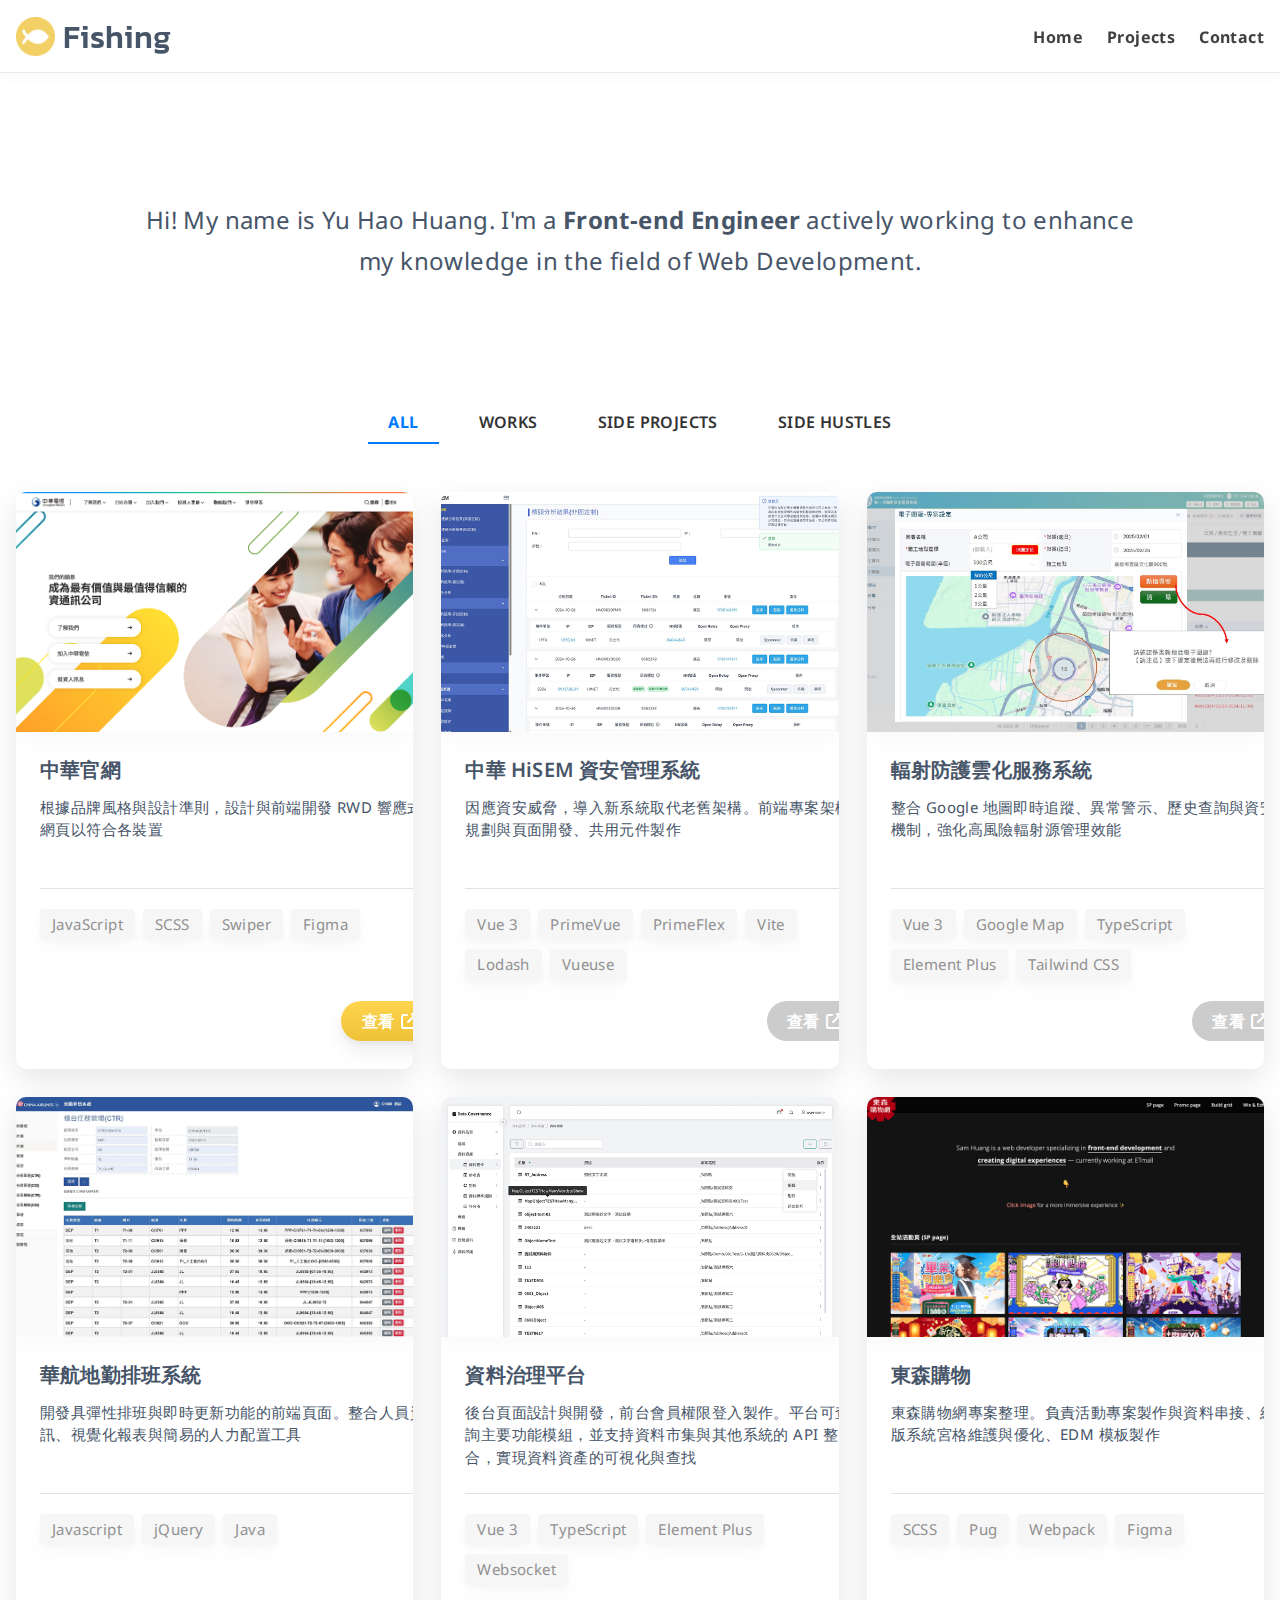
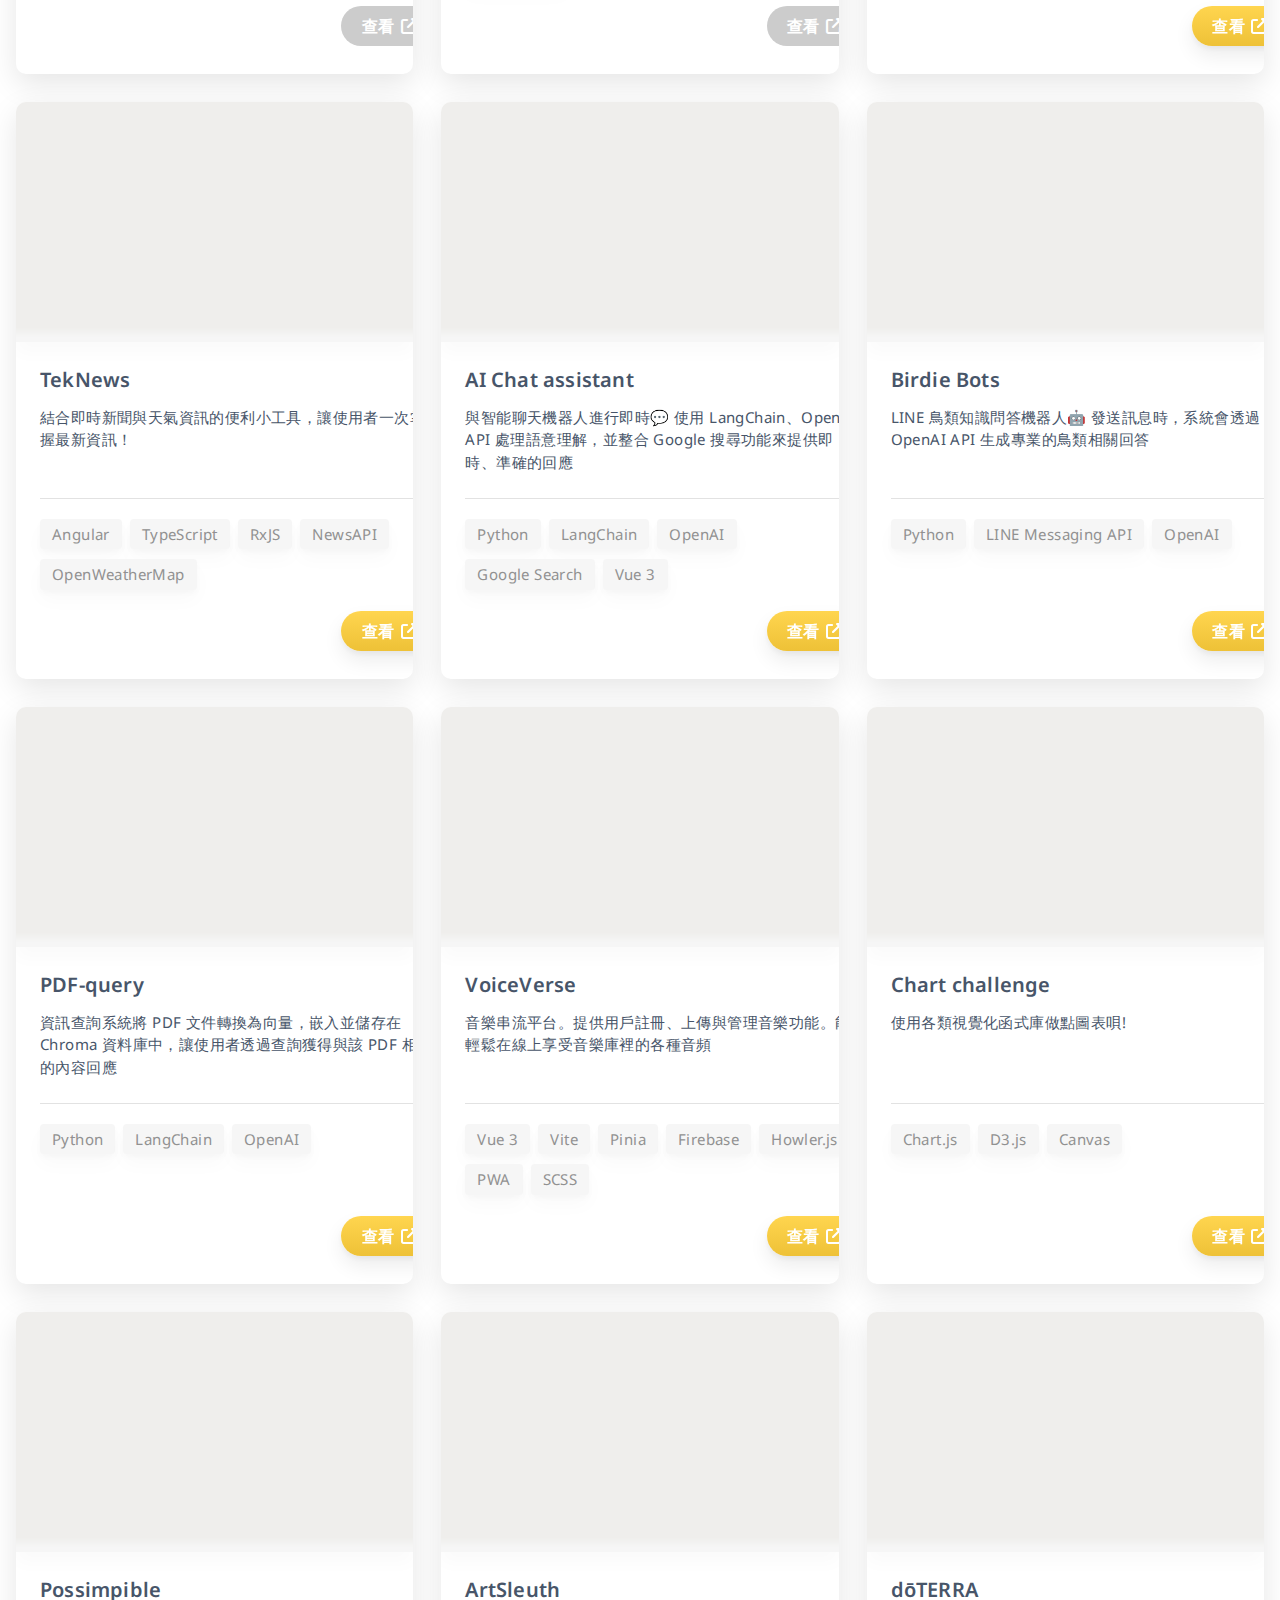
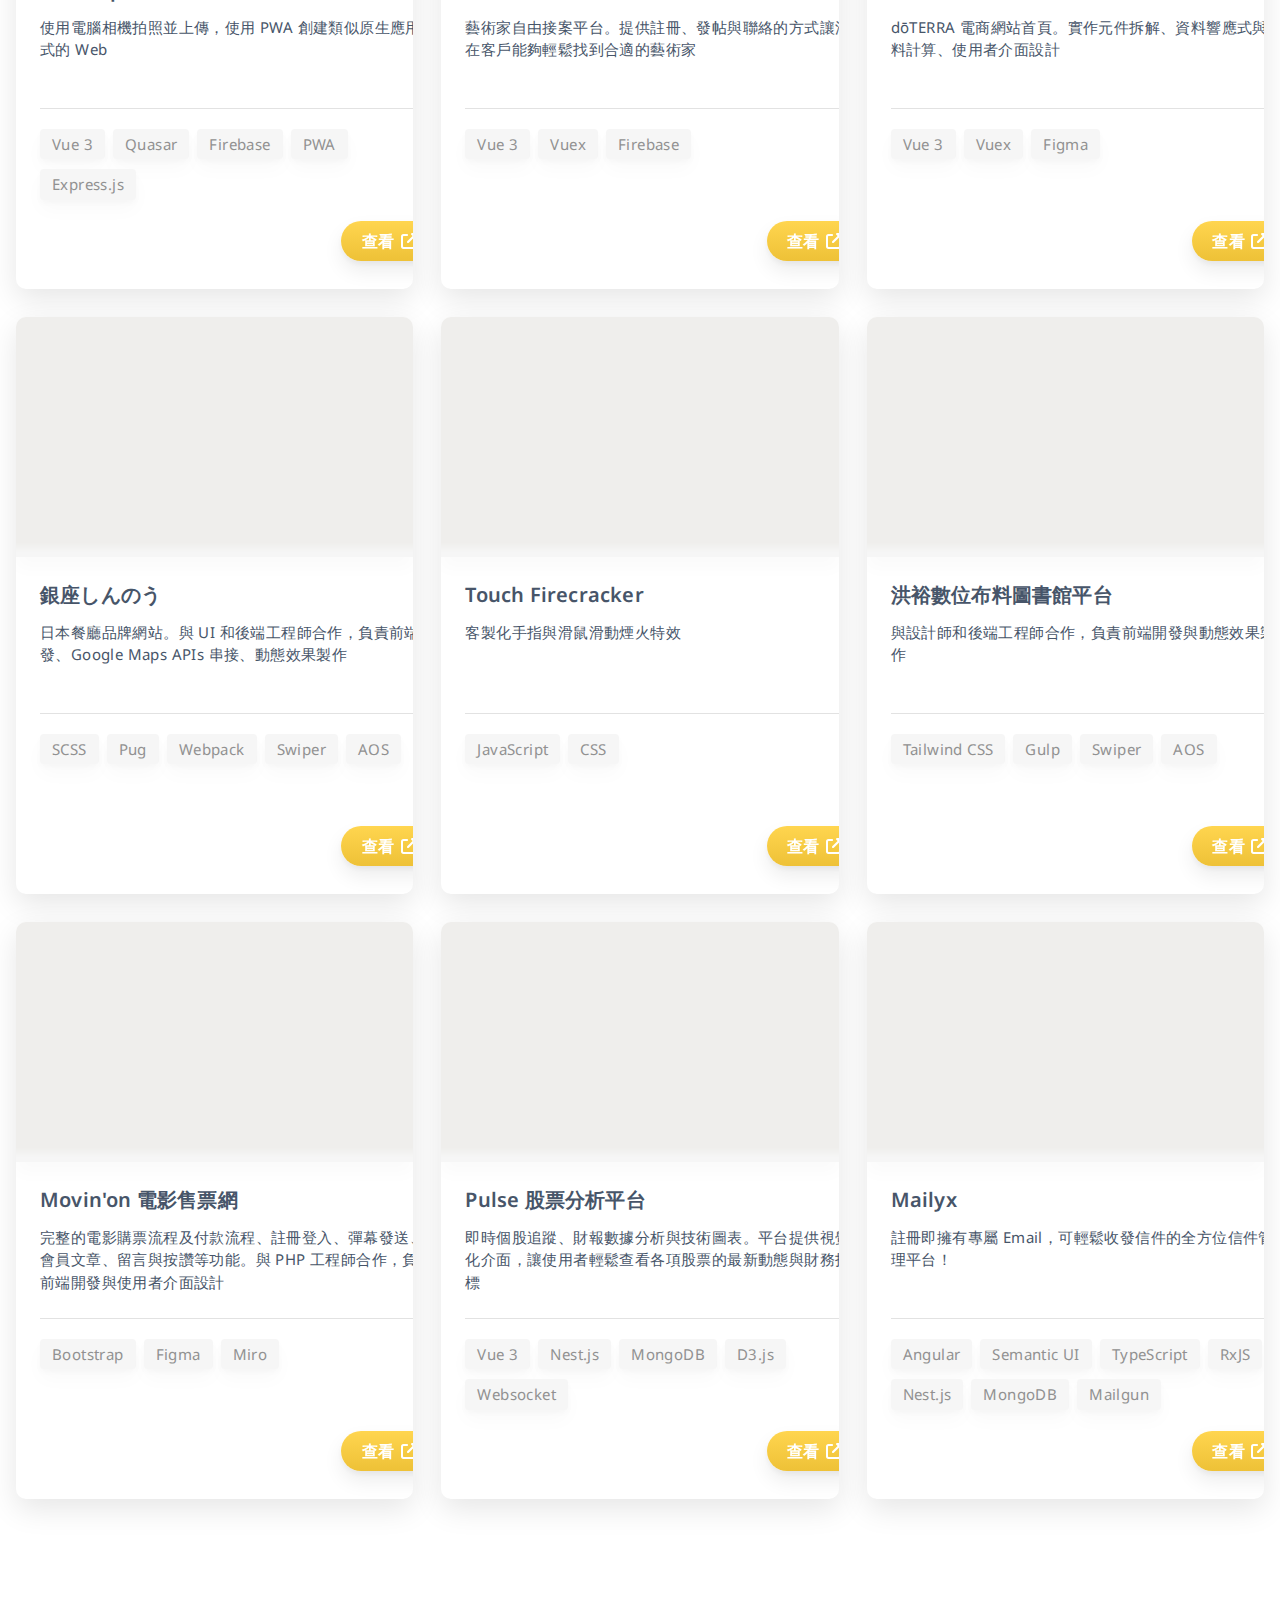
==== commit 14a3b6a6: "style: 修改連結" ====
--- a/index.html
+++ b/index.html
@@ -6,14 +6,20 @@
     <meta name="viewport" content="width=device-width, initial-scale=1.0" />
     <title>Fishing</title>
     <link rel="icon" type="image/x-icon" href="logo-small.png" />
-    <link rel="stylesheet" href="https://media.etmall.com.tw/sp/12500/generate_v1.5.5.css" />
+    <link
+      rel="stylesheet"
+      href="https://media.etmall.com.tw/sp/12500/generate_v1.5.5.css"
+    />
     <link rel="preconnect" href="https://fonts.googleapis.com" />
     <link rel="preconnect" href="https://fonts.gstatic.com" crossorigin />
     <link
       href="https://fonts.googleapis.com/css2?family=Noto+Sans:ital,wght@0,100..900;1,100..900&family=Kanit:ital,wght@0,100;0,200;0,300;0,400;0,500;0,600;0,700;0,800;0,900;1,100;1,200;1,300;1,400;1,500;1,600;1,700;1,800;1,900&display=swap"
       rel="stylesheet"
     />
-    <link rel="stylesheet" href="https://cdnjs.cloudflare.com/ajax/libs/font-awesome/6.5.1/css/all.min.css" />
+    <link
+      rel="stylesheet"
+      href="https://cdnjs.cloudflare.com/ajax/libs/font-awesome/6.5.1/css/all.min.css"
+    />
     <link rel="stylesheet" href="./style.css" />
   </head>
 
@@ -40,7 +46,8 @@
     <main>
       <p class="description">
         Hi! My name is Yu Hao Huang. I'm a
-        <strong>Front-end Engineer</strong> actively working to enhance my knowledge in the field of Web Development.
+        <strong>Front-end Engineer</strong> actively working to enhance my
+        knowledge in the field of Web Development.
       </p>
       <section class="sp-page">
         <div class="tabs">
@@ -56,18 +63,24 @@
             </div>
             <div class="page__description">
               <div class="title">中華官網</div>
-              <p class="info">根據品牌風格與設計準則，設計與前端開發 RWD 響應式網頁以符合各裝置</p>
-              <div class="line"></div>
-              <p class="tools">
-                <span class="tag">JavaScript</span><span class="tag">SCSS</span><span class="tag">Swiper</span
-                ><span class="tag">Figma</span>
+              <p class="info">
+                根據品牌風格與設計準則，設計與前端開發 RWD
+                響應式網頁以符合各裝置
+              </p>
+              <div class="line"></div>
+              <p class="tools">
+                <span class="tag">JavaScript</span><span class="tag">SCSS</span
+                ><span class="tag">Swiper</span><span class="tag">Figma</span>
               </p>
               <a href="https://www.cht.com.tw/zh-tw/home/cht" target="_blank">
                 <div class="more-button__wrap">
                   <div class="more-button">
                     <span>查看</span>
                     <div class="icon-arrow">
-                      <i class="fa-solid fa-up-right-from-square" style="color: white"></i>
+                      <i
+                        class="fa-solid fa-up-right-from-square"
+                        style="color: white"
+                      ></i>
                     </div>
                   </div>
                 </div>
@@ -80,18 +93,24 @@
             </div>
             <div class="page__description">
               <div class="title">中華 HiSEM 資安管理系統</div>
-              <p class="info">因應資安威脅，導入新系統取代老舊架構。前端專案架構規劃與頁面開發、共用元件製作</p>
-              <div class="line"></div>
-              <p class="tools">
-                <span class="tag">Vue 3</span><span class="tag">PrimeVue</span><span class="tag">PrimeFlex</span
-                ><span class="tag">Vite</span><span class="tag">Lodash</span><span class="tag">Vueuse</span>
-              </p>
-              <a href="https://hisem.app/" target="_blank">
-                <div class="more-button__wrap">
-                  <div class="more-button">
-                    <span>查看</span>
-                    <div class="icon-arrow">
-                      <i class="fa-solid fa-up-right-from-square" style="color: white"></i>
+              <p class="info">
+                因應資安威脅，導入新系統取代老舊架構。前端專案架構規劃與頁面開發、共用元件製作
+              </p>
+              <div class="line"></div>
+              <p class="tools">
+                <span class="tag">Vue 3</span><span class="tag">PrimeVue</span
+                ><span class="tag">PrimeFlex</span><span class="tag">Vite</span
+                ><span class="tag">Lodash</span><span class="tag">Vueuse</span>
+              </p>
+              <a class="disabled-link" target="_blank">
+                <div class="more-button__wrap">
+                  <div class="more-button disabled">
+                    <span>查看</span>
+                    <div class="icon-arrow">
+                      <i
+                        class="fa-solid fa-up-right-from-square"
+                        style="color: white"
+                      ></i>
                     </div>
                   </div>
                 </div>
@@ -100,22 +119,34 @@
           </li>
           <li class="item" data-category="works">
             <div class="img-wrap">
-              <img src="./lazyload.jpg" data-src="./img/aeclice-web.jpg" alt="" />
+              <img
+                src="./lazyload.jpg"
+                data-src="./img/aeclice-web.jpg"
+                alt=""
+              />
             </div>
             <div class="page__description">
               <div class="title">輻射防護雲化服務系統</div>
-              <p class="info">整合 Google 地圖即時追蹤、異常警示、歷史查詢與資安機制，強化高風險輻射源管理效能</p>
-              <div class="line"></div>
-              <p class="tools">
-                <span class="tag">Vue 3</span><span class="tag">Google Map</span><span class="tag">TypeScript</span
-                ><span class="tag">Element Plus</span><span class="tag">Tailwind CSS</span>
+              <p class="info">
+                整合 Google
+                地圖即時追蹤、異常警示、歷史查詢與資安機制，強化高風險輻射源管理效能
+              </p>
+              <div class="line"></div>
+              <p class="tools">
+                <span class="tag">Vue 3</span><span class="tag">Google Map</span
+                ><span class="tag">TypeScript</span
+                ><span class="tag">Element Plus</span
+                ><span class="tag">Tailwind CSS</span>
               </p>
               <a class="disabled-link">
                 <div class="more-button__wrap">
                   <div class="more-button disabled">
                     <span>查看</span>
                     <div class="icon-arrow">
-                      <i class="fa-solid fa-up-right-from-square" style="color: white"></i>
+                      <i
+                        class="fa-solid fa-up-right-from-square"
+                        style="color: white"
+                      ></i>
                     </div>
                   </div>
                 </div>
@@ -128,17 +159,23 @@
             </div>
             <div class="page__description">
               <div class="title">華航地勤排班系統</div>
-              <p class="info">開發具彈性排班與即時更新功能的前端頁面。整合人員資訊、視覺化報表與簡易的人力配置工具</p>
-              <div class="line"></div>
-              <p class="tools">
-                <span class="tag">Javascript</span><span class="tag">jQuery</span><span class="tag">Java</span>
-              </p>
-              <a href="http://192.168.63.67/gssAdm/code/iam" target="_blank">
-                <div class="more-button__wrap">
-                  <div class="more-button">
-                    <span>查看</span>
-                    <div class="icon-arrow">
-                      <i class="fa-solid fa-up-right-from-square" style="color: white"></i>
+              <p class="info">
+                開發具彈性排班與即時更新功能的前端頁面。整合人員資訊、視覺化報表與簡易的人力配置工具
+              </p>
+              <div class="line"></div>
+              <p class="tools">
+                <span class="tag">Javascript</span
+                ><span class="tag">jQuery</span><span class="tag">Java</span>
+              </p>
+              <a class="disabled-link" target="_blank">
+                <div class="more-button__wrap">
+                  <div class="more-button disabled">
+                    <span>查看</span>
+                    <div class="icon-arrow">
+                      <i
+                        class="fa-solid fa-up-right-from-square"
+                        style="color: white"
+                      ></i>
                     </div>
                   </div>
                 </div>
@@ -147,17 +184,22 @@
           </li>
           <li class="item" data-category="works">
             <div class="img-wrap">
-              <img src="./lazyload.jpg" data-src="./img/data-quality.jpg" alt="" />
+              <img
+                src="./lazyload.jpg"
+                data-src="./img/data-quality.jpg"
+                alt=""
+              />
             </div>
             <div class="page__description">
               <div class="title">資料治理平台</div>
               <p class="info">
-                後台頁面設計與開發，前台會員權限登入製作。平台可查詢主要功能模組，並支持資料市集與其他系統的 API
-                整合，實現資料資產的可視化與查找
-              </p>
-              <div class="line"></div>
-              <p class="tools">
-                <span class="tag">Vue 3</span><span class="tag">TypeScript</span><span class="tag">Element Plus</span
+                後台頁面設計與開發，前台會員權限登入製作。平台可查詢主要功能模組，並支持資料市集與其他系統的
+                API 整合，實現資料資產的可視化與查找
+              </p>
+              <div class="line"></div>
+              <p class="tools">
+                <span class="tag">Vue 3</span><span class="tag">TypeScript</span
+                ><span class="tag">Element Plus</span
                 ><span class="tag">Websocket</span>
               </p>
               <a class="disabled-link">
@@ -165,7 +207,10 @@
                   <div class="more-button disabled">
                     <span>查看</span>
                     <div class="icon-arrow">
-                      <i class="fa-solid fa-up-right-from-square" style="color: white"></i>
+                      <i
+                        class="fa-solid fa-up-right-from-square"
+                        style="color: white"
+                      ></i>
                     </div>
                   </div>
                 </div>
@@ -174,22 +219,35 @@
           </li>
           <li class="item" data-category="works">
             <div class="img-wrap">
-              <img src="./lazyload.jpg" data-src="./img/etmall-front-design.jpg" alt="" />
+              <img
+                src="./lazyload.jpg"
+                data-src="./img/etmall-front-design.jpg"
+                alt=""
+              />
             </div>
             <div class="page__description">
               <div class="title">東森購物</div>
-              <p class="info">東森購物網專案整理。負責活動專案製作與資料串接、組版系統宮格維護與優化、EDM 模板製作</p>
-              <div class="line"></div>
-              <p class="tools">
-                <span class="tag">SCSS</span><span class="tag">Pug</span><span class="tag">Webpack</span
-                ><span class="tag">Figma</span>
-              </p>
-              <a href="https://sam821203.github.io/ehsn-front-design/" target="_blank">
-                <div class="more-button__wrap">
-                  <div class="more-button">
-                    <span>查看</span>
-                    <div class="icon-arrow">
-                      <i class="fa-solid fa-up-right-from-square" style="color: white"></i>
+              <p class="info">
+                東森購物網專案整理。負責活動專案製作與資料串接、組版系統宮格維護與優化、EDM
+                模板製作
+              </p>
+              <div class="line"></div>
+              <p class="tools">
+                <span class="tag">SCSS</span><span class="tag">Pug</span
+                ><span class="tag">Webpack</span><span class="tag">Figma</span>
+              </p>
+              <a
+                href="https://sam821203.github.io/ehsn-front-design/"
+                target="_blank"
+              >
+                <div class="more-button__wrap">
+                  <div class="more-button">
+                    <span>查看</span>
+                    <div class="icon-arrow">
+                      <i
+                        class="fa-solid fa-up-right-from-square"
+                        style="color: white"
+                      ></i>
                     </div>
                   </div>
                 </div>
@@ -202,45 +260,64 @@
             </div>
             <div class="page__description">
               <div class="title">TekNews</div>
-              <p class="info">結合即時新聞與天氣資訊的便利小工具，讓使用者一次掌握最新資訊！</p>
-              <div class="line"></div>
-              <p class="tools">
-                <span class="tag">Angular</span><span class="tag">TypeScript</span><span class="tag">RxJS</span
-                ><span class="tag">NewsAPI</span><span class="tag">OpenWeatherMap</span>
+              <p class="info">
+                結合即時新聞與天氣資訊的便利小工具，讓使用者一次掌握最新資訊！
+              </p>
+              <div class="line"></div>
+              <p class="tools">
+                <span class="tag">Angular</span
+                ><span class="tag">TypeScript</span><span class="tag">RxJS</span
+                ><span class="tag">NewsAPI</span
+                ><span class="tag">OpenWeatherMap</span>
               </p>
               <a href="https://teknews.vercel.app/" target="_blank">
                 <div class="more-button__wrap">
                   <div class="more-button">
                     <span>查看</span>
                     <div class="icon-arrow">
-                      <i class="fa-solid fa-up-right-from-square" style="color: white"></i>
-                    </div>
-                  </div>
-                </div>
-              </a>
-            </div>
-          </li>
-          <li class="item" data-category="sp">
-            <div class="img-wrap">
-              <img src="./lazyload.jpg" data-src="./img/ai-chat-assisant.jpg" alt="" />
+                      <i
+                        class="fa-solid fa-up-right-from-square"
+                        style="color: white"
+                      ></i>
+                    </div>
+                  </div>
+                </div>
+              </a>
+            </div>
+          </li>
+          <li class="item" data-category="sp">
+            <div class="img-wrap">
+              <img
+                src="./lazyload.jpg"
+                data-src="./img/ai-chat-assisant.jpg"
+                alt=""
+              />
             </div>
             <div class="page__description">
               <div class="title">AI Chat assistant</div>
               <p class="info">
-                與智能聊天機器人進行即時💬 使用 LangChain、OpenAI API 處理語意理解，並整合 Google
-                搜尋功能來提供即時、準確的回應
-              </p>
-              <div class="line"></div>
-              <p class="tools">
-                <span class="tag">Python</span><span class="tag">LangChain</span><span class="tag">OpenAI</span
-                ><span class="tag">Google Search</span><span class="tag">Vue 3</span>
-              </p>
-              <a href="https://chat-bot-green-three.vercel.app/" target="_blank">
-                <div class="more-button__wrap">
-                  <div class="more-button">
-                    <span>查看</span>
-                    <div class="icon-arrow">
-                      <i class="fa-solid fa-up-right-from-square" style="color: white"></i>
+                與智能聊天機器人進行即時💬 使用 LangChain、OpenAI API
+                處理語意理解，並整合 Google 搜尋功能來提供即時、準確的回應
+              </p>
+              <div class="line"></div>
+              <p class="tools">
+                <span class="tag">Python</span><span class="tag">LangChain</span
+                ><span class="tag">OpenAI</span
+                ><span class="tag">Google Search</span
+                ><span class="tag">Vue 3</span>
+              </p>
+              <a
+                href="https://chat-bot-green-three.vercel.app/"
+                target="_blank"
+              >
+                <div class="more-button__wrap">
+                  <div class="more-button">
+                    <span>查看</span>
+                    <div class="icon-arrow">
+                      <i
+                        class="fa-solid fa-up-right-from-square"
+                        style="color: white"
+                      ></i>
                     </div>
                   </div>
                 </div>
@@ -253,10 +330,14 @@
             </div>
             <div class="page__description">
               <div class="title">Birdie Bots</div>
-              <p class="info">LINE 鳥類知識問答機器人🤖 發送訊息時，系統會透過 OpenAI API 生成專業的鳥類相關回答</p>
-              <div class="line"></div>
-              <p class="tools">
-                <span class="tag">Python</span><span class="tag">LINE Messaging API</span
+              <p class="info">
+                LINE 鳥類知識問答機器人🤖 發送訊息時，系統會透過 OpenAI API
+                生成專業的鳥類相關回答
+              </p>
+              <div class="line"></div>
+              <p class="tools">
+                <span class="tag">Python</span
+                ><span class="tag">LINE Messaging API</span
                 ><span class="tag">OpenAI</span>
               </p>
               <a href="https://github.com/sam821203/birdie-bot" target="_blank">
@@ -264,7 +345,10 @@
                   <div class="more-button">
                     <span>查看</span>
                     <div class="icon-arrow">
-                      <i class="fa-solid fa-up-right-from-square" style="color: white"></i>
+                      <i
+                        class="fa-solid fa-up-right-from-square"
+                        style="color: white"
+                      ></i>
                     </div>
                   </div>
                 </div>
@@ -278,36 +362,47 @@
             <div class="page__description">
               <div class="title">PDF-query</div>
               <p class="info">
-                資訊查詢系統將 PDF 文件轉換為向量，嵌入並儲存在 Chroma 資料庫中，讓使用者透過查詢獲得與該 PDF
-                相關的內容回應
-              </p>
-              <div class="line"></div>
-              <p class="tools">
-                <span class="tag">Python</span><span class="tag">LangChain</span><span class="tag">OpenAI</span>
+                資訊查詢系統將 PDF 文件轉換為向量，嵌入並儲存在 Chroma
+                資料庫中，讓使用者透過查詢獲得與該 PDF 相關的內容回應
+              </p>
+              <div class="line"></div>
+              <p class="tools">
+                <span class="tag">Python</span><span class="tag">LangChain</span
+                ><span class="tag">OpenAI</span>
               </p>
               <a href="https://github.com/sam821203/birdie-bot" target="_blank">
                 <div class="more-button__wrap">
                   <div class="more-button">
                     <span>查看</span>
                     <div class="icon-arrow">
-                      <i class="fa-solid fa-up-right-from-square" style="color: white"></i>
-                    </div>
-                  </div>
-                </div>
-              </a>
-            </div>
-          </li>
-          <li class="item" data-category="sp">
-            <div class="img-wrap">
-              <img src="./lazyload.jpg" data-src="./img/voice-verse.jpg" alt="" />
+                      <i
+                        class="fa-solid fa-up-right-from-square"
+                        style="color: white"
+                      ></i>
+                    </div>
+                  </div>
+                </div>
+              </a>
+            </div>
+          </li>
+          <li class="item" data-category="sp">
+            <div class="img-wrap">
+              <img
+                src="./lazyload.jpg"
+                data-src="./img/voice-verse.jpg"
+                alt=""
+              />
             </div>
             <div class="page__description">
               <div class="title">VoiceVerse</div>
-              <p class="info">音樂串流平台。提供用戶註冊、上傳與管理音樂功能。能輕鬆在線上享受音樂庫裡的各種音頻</p>
-              <div class="line"></div>
-              <p class="tools">
-                <span class="tag">Vue 3</span><span class="tag">Vite</span><span class="tag">Pinia</span
-                ><span class="tag">Firebase</span><span class="tag">Howler.js</span><span class="tag">PWA</span
+              <p class="info">
+                音樂串流平台。提供用戶註冊、上傳與管理音樂功能。能輕鬆在線上享受音樂庫裡的各種音頻
+              </p>
+              <div class="line"></div>
+              <p class="tools">
+                <span class="tag">Vue 3</span><span class="tag">Vite</span
+                ><span class="tag">Pinia</span><span class="tag">Firebase</span
+                ><span class="tag">Howler.js</span><span class="tag">PWA</span
                 ><span class="tag">SCSS</span>
               </p>
               <a href="https://voice-verse.vercel.app/" target="_blank">
@@ -315,77 +410,111 @@
                   <div class="more-button">
                     <span>查看</span>
                     <div class="icon-arrow">
-                      <i class="fa-solid fa-up-right-from-square" style="color: white"></i>
-                    </div>
-                  </div>
-                </div>
-              </a>
-            </div>
-          </li>
-          <li class="item" data-category="sp">
-            <div class="img-wrap">
-              <img src="./lazyload.jpg" data-src="./img/chartjs-challenge.jpg" alt="" />
+                      <i
+                        class="fa-solid fa-up-right-from-square"
+                        style="color: white"
+                      ></i>
+                    </div>
+                  </div>
+                </div>
+              </a>
+            </div>
+          </li>
+          <li class="item" data-category="sp">
+            <div class="img-wrap">
+              <img
+                src="./lazyload.jpg"
+                data-src="./img/chartjs-challenge.jpg"
+                alt=""
+              />
             </div>
             <div class="page__description">
               <div class="title">Chart challenge</div>
               <p class="info">使用各類視覺化函式庫做點圖表唄!</p>
               <div class="line"></div>
               <p class="tools">
-                <span class="tag">Chart.js</span><span class="tag">D3.js</span><span class="tag">Canvas</span>
+                <span class="tag">Chart.js</span><span class="tag">D3.js</span
+                ><span class="tag">Canvas</span>
               </p>
               <a href="./chart-challenge.html" target="_blank">
                 <div class="more-button__wrap">
                   <div class="more-button">
                     <span>查看</span>
                     <div class="icon-arrow">
-                      <i class="fa-solid fa-up-right-from-square" style="color: white"></i>
-                    </div>
-                  </div>
-                </div>
-              </a>
-            </div>
-          </li>
-          <li class="item" data-category="sp">
-            <div class="img-wrap">
-              <img src="./lazyload.jpg" data-src="./img/possimpible.jpg" alt="" />
+                      <i
+                        class="fa-solid fa-up-right-from-square"
+                        style="color: white"
+                      ></i>
+                    </div>
+                  </div>
+                </div>
+              </a>
+            </div>
+          </li>
+          <li class="item" data-category="sp">
+            <div class="img-wrap">
+              <img
+                src="./lazyload.jpg"
+                data-src="./img/possimpible.jpg"
+                alt=""
+              />
             </div>
             <div class="page__description">
               <div class="title">Possimpible</div>
-              <p class="info">使用電腦相機拍照並上傳，使用 PWA 創建類似原生應用程式的 Web</p>
-              <div class="line"></div>
-              <p class="tools">
-                <span class="tag">Vue 3</span><span class="tag">Quasar</span><span class="tag">Firebase</span
-                ><span class="tag">PWA</span><span class="tag">Express.js</span>
+              <p class="info">
+                使用電腦相機拍照並上傳，使用 PWA 創建類似原生應用程式的 Web
+              </p>
+              <div class="line"></div>
+              <p class="tools">
+                <span class="tag">Vue 3</span><span class="tag">Quasar</span
+                ><span class="tag">Firebase</span><span class="tag">PWA</span
+                ><span class="tag">Express.js</span>
               </p>
               <a href="https://quasagram-573f0.web.app/#/" target="_blank">
                 <div class="more-button__wrap">
                   <div class="more-button">
                     <span>查看</span>
                     <div class="icon-arrow">
-                      <i class="fa-solid fa-up-right-from-square" style="color: white"></i>
-                    </div>
-                  </div>
-                </div>
-              </a>
-            </div>
-          </li>
-          <li class="item" data-category="sp">
-            <div class="img-wrap">
-              <img src="./lazyload.jpg" data-src="./img/art-sleuth.jpg" alt="" />
+                      <i
+                        class="fa-solid fa-up-right-from-square"
+                        style="color: white"
+                      ></i>
+                    </div>
+                  </div>
+                </div>
+              </a>
+            </div>
+          </li>
+          <li class="item" data-category="sp">
+            <div class="img-wrap">
+              <img
+                src="./lazyload.jpg"
+                data-src="./img/art-sleuth.jpg"
+                alt=""
+              />
             </div>
             <div class="page__description">
               <div class="title">ArtSleuth</div>
-              <p class="info">藝術家自由接案平台。提供註冊、發帖與聯絡的方式讓潛在客戶能夠輕鬆找到合適的藝術家</p>
-              <div class="line"></div>
-              <p class="tools">
-                <span class="tag">Vue 3</span><span class="tag">Vuex</span><span class="tag">Firebase</span>
-              </p>
-              <a href="https://artsleuth-requests-4684a.web.app/artists" target="_blank">
-                <div class="more-button__wrap">
-                  <div class="more-button">
-                    <span>查看</span>
-                    <div class="icon-arrow">
-                      <i class="fa-solid fa-up-right-from-square" style="color: white"></i>
+              <p class="info">
+                藝術家自由接案平台。提供註冊、發帖與聯絡的方式讓潛在客戶能夠輕鬆找到合適的藝術家
+              </p>
+              <div class="line"></div>
+              <p class="tools">
+                <span class="tag">Vue 3</span><span class="tag">Vuex</span
+                ><span class="tag">Firebase</span>
+              </p>
+              <a
+                href="https://artsleuth-requests-4684a.web.app/artists"
+                target="_blank"
+              >
+                <div class="more-button__wrap">
+                  <div class="more-button">
+                    <span>查看</span>
+                    <div class="icon-arrow">
+                      <i
+                        class="fa-solid fa-up-right-from-square"
+                        style="color: white"
+                      ></i>
                     </div>
                   </div>
                 </div>
@@ -398,64 +527,95 @@
             </div>
             <div class="page__description">
               <div class="title">dōTERRA</div>
-              <p class="info">dōTERRA 電商網站首頁。實作元件拆解、資料響應式與資料計算、使用者介面設計</p>
-              <div class="line"></div>
-              <p class="tools">
-                <span class="tag">Vue 3</span><span class="tag">Vuex</span><span class="tag">Figma</span>
-              </p>
-              <a href="https://doterra-ivq4kqvbb-sam821203.vercel.app/" target="_blank">
-                <div class="more-button__wrap">
-                  <div class="more-button">
-                    <span>查看</span>
-                    <div class="icon-arrow">
-                      <i class="fa-solid fa-up-right-from-square" style="color: white"></i>
-                    </div>
-                  </div>
-                </div>
-              </a>
-            </div>
-          </li>
-          <li class="item" data-category="sp">
-            <div class="img-wrap">
-              <img src="./lazyload.jpg" data-src="./img/ginza-shinno.jpg" alt="" />
+              <p class="info">
+                dōTERRA
+                電商網站首頁。實作元件拆解、資料響應式與資料計算、使用者介面設計
+              </p>
+              <div class="line"></div>
+              <p class="tools">
+                <span class="tag">Vue 3</span><span class="tag">Vuex</span
+                ><span class="tag">Figma</span>
+              </p>
+              <a
+                href="https://doterra-ivq4kqvbb-sam821203.vercel.app/"
+                target="_blank"
+              >
+                <div class="more-button__wrap">
+                  <div class="more-button">
+                    <span>查看</span>
+                    <div class="icon-arrow">
+                      <i
+                        class="fa-solid fa-up-right-from-square"
+                        style="color: white"
+                      ></i>
+                    </div>
+                  </div>
+                </div>
+              </a>
+            </div>
+          </li>
+          <li class="item" data-category="sp">
+            <div class="img-wrap">
+              <img
+                src="./lazyload.jpg"
+                data-src="./img/ginza-shinno.jpg"
+                alt=""
+              />
             </div>
             <div class="page__description">
               <div class="title">銀座しんのう</div>
               <p class="info">
-                日本餐廳品牌網站。與 UI 和後端工程師合作，負責前端開發、Google Maps APIs 串接、動態效果製作
-              </p>
-              <div class="line"></div>
-              <p class="tools">
-                <span class="tag">SCSS</span><span class="tag">Pug</span><span class="tag">Webpack</span
-                ><span class="tag">Swiper</span><span class="tag">AOS</span>
+                日本餐廳品牌網站。與 UI 和後端工程師合作，負責前端開發、Google
+                Maps APIs 串接、動態效果製作
+              </p>
+              <div class="line"></div>
+              <p class="tools">
+                <span class="tag">SCSS</span><span class="tag">Pug</span
+                ><span class="tag">Webpack</span><span class="tag">Swiper</span
+                ><span class="tag">AOS</span>
               </p>
               <a href="https://www.ginza-shinno.tokyo/" target="_blank">
                 <div class="more-button__wrap">
                   <div class="more-button">
                     <span>查看</span>
                     <div class="icon-arrow">
-                      <i class="fa-solid fa-up-right-from-square" style="color: white"></i>
-                    </div>
-                  </div>
-                </div>
-              </a>
-            </div>
-          </li>
-          <li class="item" data-category="sp">
-            <div class="img-wrap">
-              <img src="./lazyload.jpg" data-src="./img/firetracker.png" alt="" />
+                      <i
+                        class="fa-solid fa-up-right-from-square"
+                        style="color: white"
+                      ></i>
+                    </div>
+                  </div>
+                </div>
+              </a>
+            </div>
+          </li>
+          <li class="item" data-category="sp">
+            <div class="img-wrap">
+              <img
+                src="./lazyload.jpg"
+                data-src="./img/firetracker.png"
+                alt=""
+              />
             </div>
             <div class="page__description">
               <div class="title">Touch Firecracker</div>
               <p class="info">客製化手指與滑鼠滑動煙火特效</p>
               <div class="line"></div>
-              <p class="tools"><span class="tag">JavaScript</span><span class="tag">CSS</span></p>
-              <a href="./following-touch-firecracker/index.html" target="_blank">
-                <div class="more-button__wrap">
-                  <div class="more-button">
-                    <span>查看</span>
-                    <div class="icon-arrow">
-                      <i class="fa-solid fa-up-right-from-square" style="color: white"></i>
+              <p class="tools">
+                <span class="tag">JavaScript</span><span class="tag">CSS</span>
+              </p>
+              <a
+                href="./following-touch-firecracker/index.html"
+                target="_blank"
+              >
+                <div class="more-button__wrap">
+                  <div class="more-button">
+                    <span>查看</span>
+                    <div class="icon-arrow">
+                      <i
+                        class="fa-solid fa-up-right-from-square"
+                        style="color: white"
+                      ></i>
                     </div>
                   </div>
                 </div>
@@ -468,18 +628,27 @@
             </div>
             <div class="page__description">
               <div class="title">洪裕數位布料圖書館平台</div>
-              <p class="info">與設計師和後端工程師合作，負責前端開發與動態效果製作</p>
-              <div class="line"></div>
-              <p class="tools">
-                <span class="tag">Tailwind CSS</span><span class="tag">Gulp</span><span class="tag">Swiper</span
+              <p class="info">
+                與設計師和後端工程師合作，負責前端開發與動態效果製作
+              </p>
+              <div class="line"></div>
+              <p class="tools">
+                <span class="tag">Tailwind CSS</span
+                ><span class="tag">Gulp</span><span class="tag">Swiper</span
                 ><span class="tag">AOS</span>
               </p>
-              <a href="https://dev.creatop.tw/dev/2022/hfi/assets/zh-TW/home/index.html" target="_blank">
-                <div class="more-button__wrap">
-                  <div class="more-button">
-                    <span>查看</span>
-                    <div class="icon-arrow">
-                      <i class="fa-solid fa-up-right-from-square" style="color: white"></i>
+              <a
+                href="https://dev.creatop.tw/dev/2022/hfi/assets/zh-TW/home/index.html"
+                target="_blank"
+              >
+                <div class="more-button__wrap">
+                  <div class="more-button">
+                    <span>查看</span>
+                    <div class="icon-arrow">
+                      <i
+                        class="fa-solid fa-up-right-from-square"
+                        style="color: white"
+                      ></i>
                     </div>
                   </div>
                 </div>
@@ -493,19 +662,26 @@
             <div class="page__description">
               <div class="title">Movin'on 電影售票網</div>
               <p class="info">
-                完整的電影購票流程及付款流程、註冊登入、彈幕發送、會員文章、留言與按讚等功能。與 PHP
-                工程師合作，負責前端開發與使用者介面設計
-              </p>
-              <div class="line"></div>
-              <p class="tools">
-                <span class="tag">Bootstrap</span><span class="tag">Figma</span><span class="tag">Miro</span>
-              </p>
-              <a href="https://www.youtube.com/watch?v=OMYploDx6BY&t=131s" target="_blank">
-                <div class="more-button__wrap">
-                  <div class="more-button">
-                    <span>查看</span>
-                    <div class="icon-arrow">
-                      <i class="fa-solid fa-up-right-from-square" style="color: white"></i>
+                完整的電影購票流程及付款流程、註冊登入、彈幕發送、會員文章、留言與按讚等功能。與
+                PHP 工程師合作，負責前端開發與使用者介面設計
+              </p>
+              <div class="line"></div>
+              <p class="tools">
+                <span class="tag">Bootstrap</span><span class="tag">Figma</span
+                ><span class="tag">Miro</span>
+              </p>
+              <a
+                href="https://www.youtube.com/watch?v=OMYploDx6BY&t=131s"
+                target="_blank"
+              >
+                <div class="more-button__wrap">
+                  <div class="more-button">
+                    <span>查看</span>
+                    <div class="icon-arrow">
+                      <i
+                        class="fa-solid fa-up-right-from-square"
+                        style="color: white"
+                      ></i>
                     </div>
                   </div>
                 </div>
@@ -523,15 +699,22 @@
               </p>
               <div class="line"></div>
               <p class="tools">
-                <span class="tag">Vue 3</span><span class="tag">Nest.js</span><span class="tag">MongoDB</span
-                ><span class="tag">D3.js</span><span class="tag">Websocket</span>
-              </p>
-              <a href="https://github.com/sam821203/Pulse-frontend" target="_blank">
-                <div class="more-button__wrap">
-                  <div class="more-button">
-                    <span>查看</span>
-                    <div class="icon-arrow">
-                      <i class="fa-solid fa-up-right-from-square" style="color: white"></i>
+                <span class="tag">Vue 3</span><span class="tag">Nest.js</span
+                ><span class="tag">MongoDB</span><span class="tag">D3.js</span
+                ><span class="tag">Websocket</span>
+              </p>
+              <a
+                href="https://github.com/sam821203/Pulse-frontend"
+                target="_blank"
+              >
+                <div class="more-button__wrap">
+                  <div class="more-button">
+                    <span>查看</span>
+                    <div class="icon-arrow">
+                      <i
+                        class="fa-solid fa-up-right-from-square"
+                        style="color: white"
+                      ></i>
                     </div>
                   </div>
                 </div>
@@ -544,11 +727,15 @@
             </div>
             <div class="page__description">
               <div class="title">Mailyx</div>
-              <p class="info">註冊即擁有專屬 Email，可輕鬆收發信件的全方位信件管理平台！</p>
-              <div class="line"></div>
-              <p class="tools">
-                <span class="tag">Angular</span><span class="tag">Semantic UI</span><span class="tag">TypeScript</span
-                ><span class="tag">RxJS</span><span class="tag">Nest.js</span><span class="tag">MongoDB</span
+              <p class="info">
+                註冊即擁有專屬 Email，可輕鬆收發信件的全方位信件管理平台！
+              </p>
+              <div class="line"></div>
+              <p class="tools">
+                <span class="tag">Angular</span
+                ><span class="tag">Semantic UI</span
+                ><span class="tag">TypeScript</span><span class="tag">RxJS</span
+                ><span class="tag">Nest.js</span><span class="tag">MongoDB</span
                 ><span class="tag">Mailgun</span>
               </p>
               <a href="https://github.com/sam821203/mailyx" target="_blank">
@@ -556,7 +743,10 @@
                   <div class="more-button">
                     <span>查看</span>
                     <div class="icon-arrow">
-                      <i class="fa-solid fa-up-right-from-square" style="color: white"></i>
+                      <i
+                        class="fa-solid fa-up-right-from-square"
+                        style="color: white"
+                      ></i>
                     </div>
                   </div>
                 </div>
